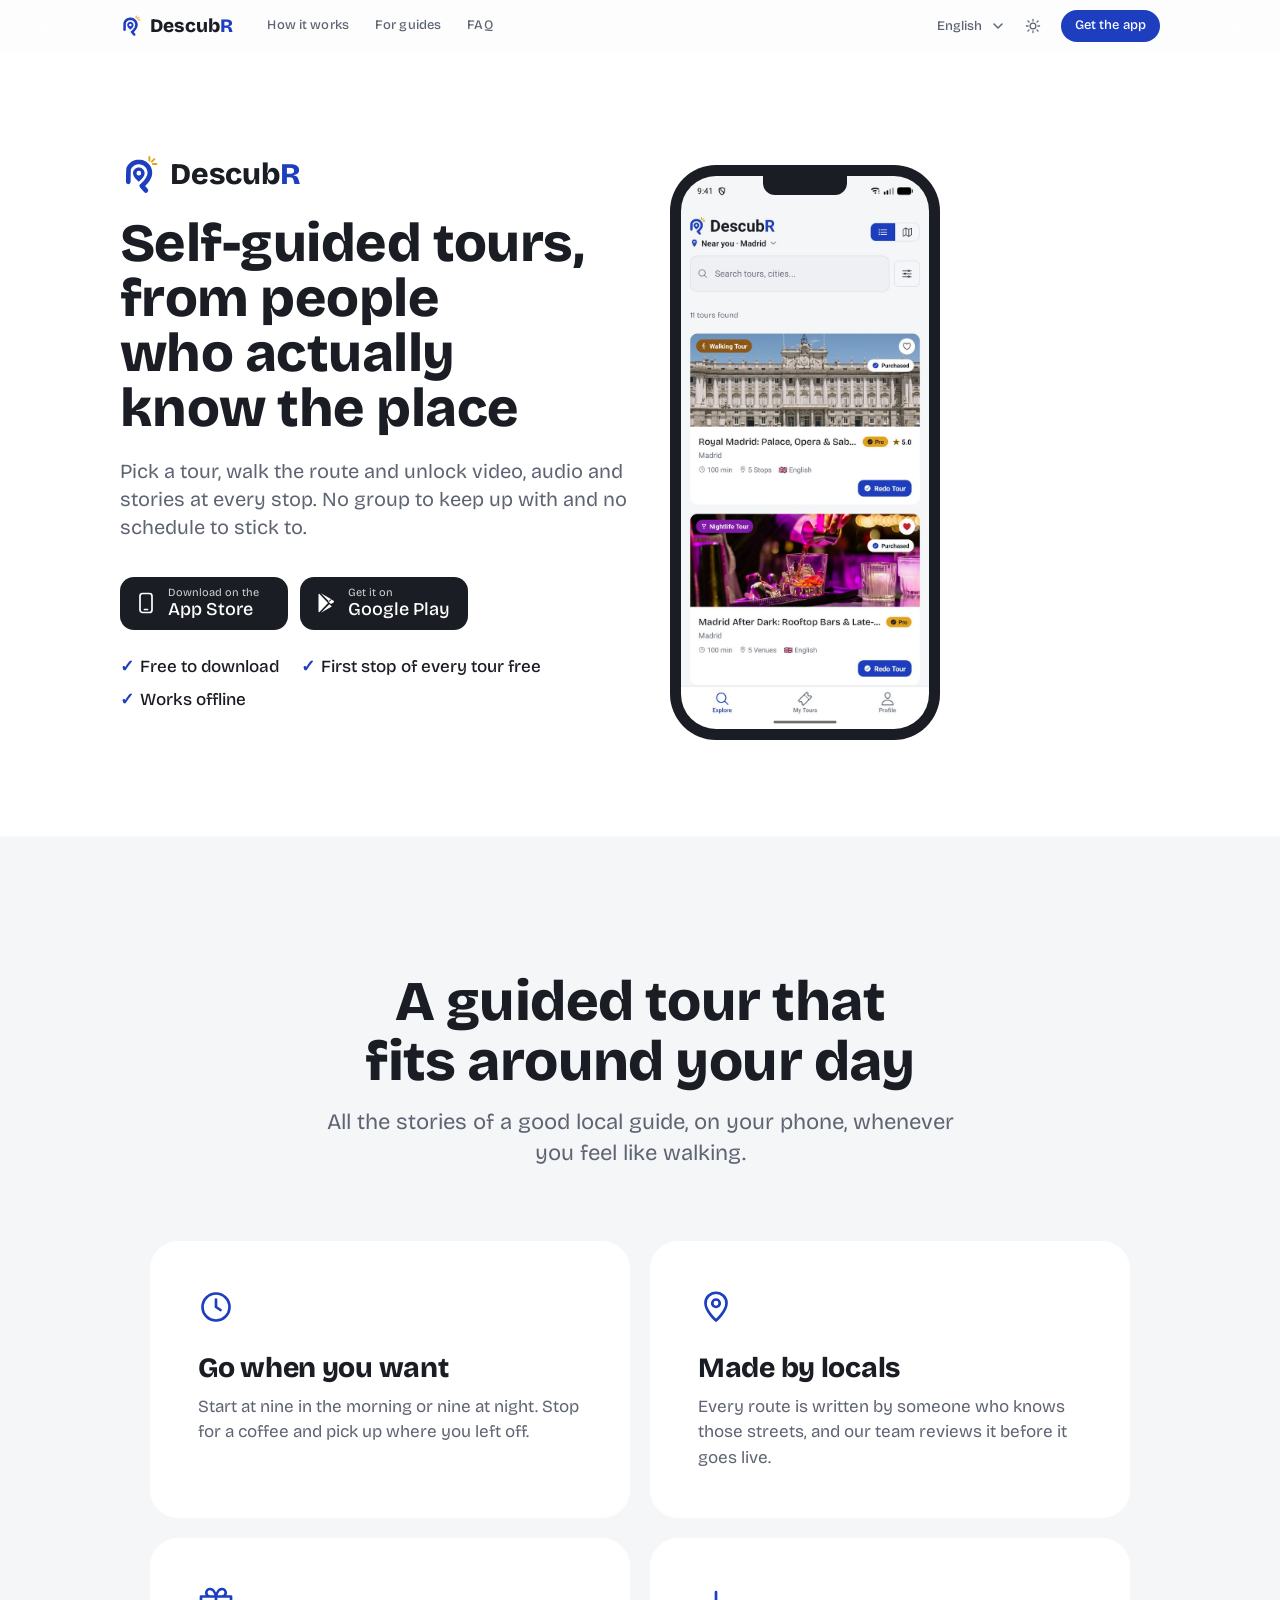
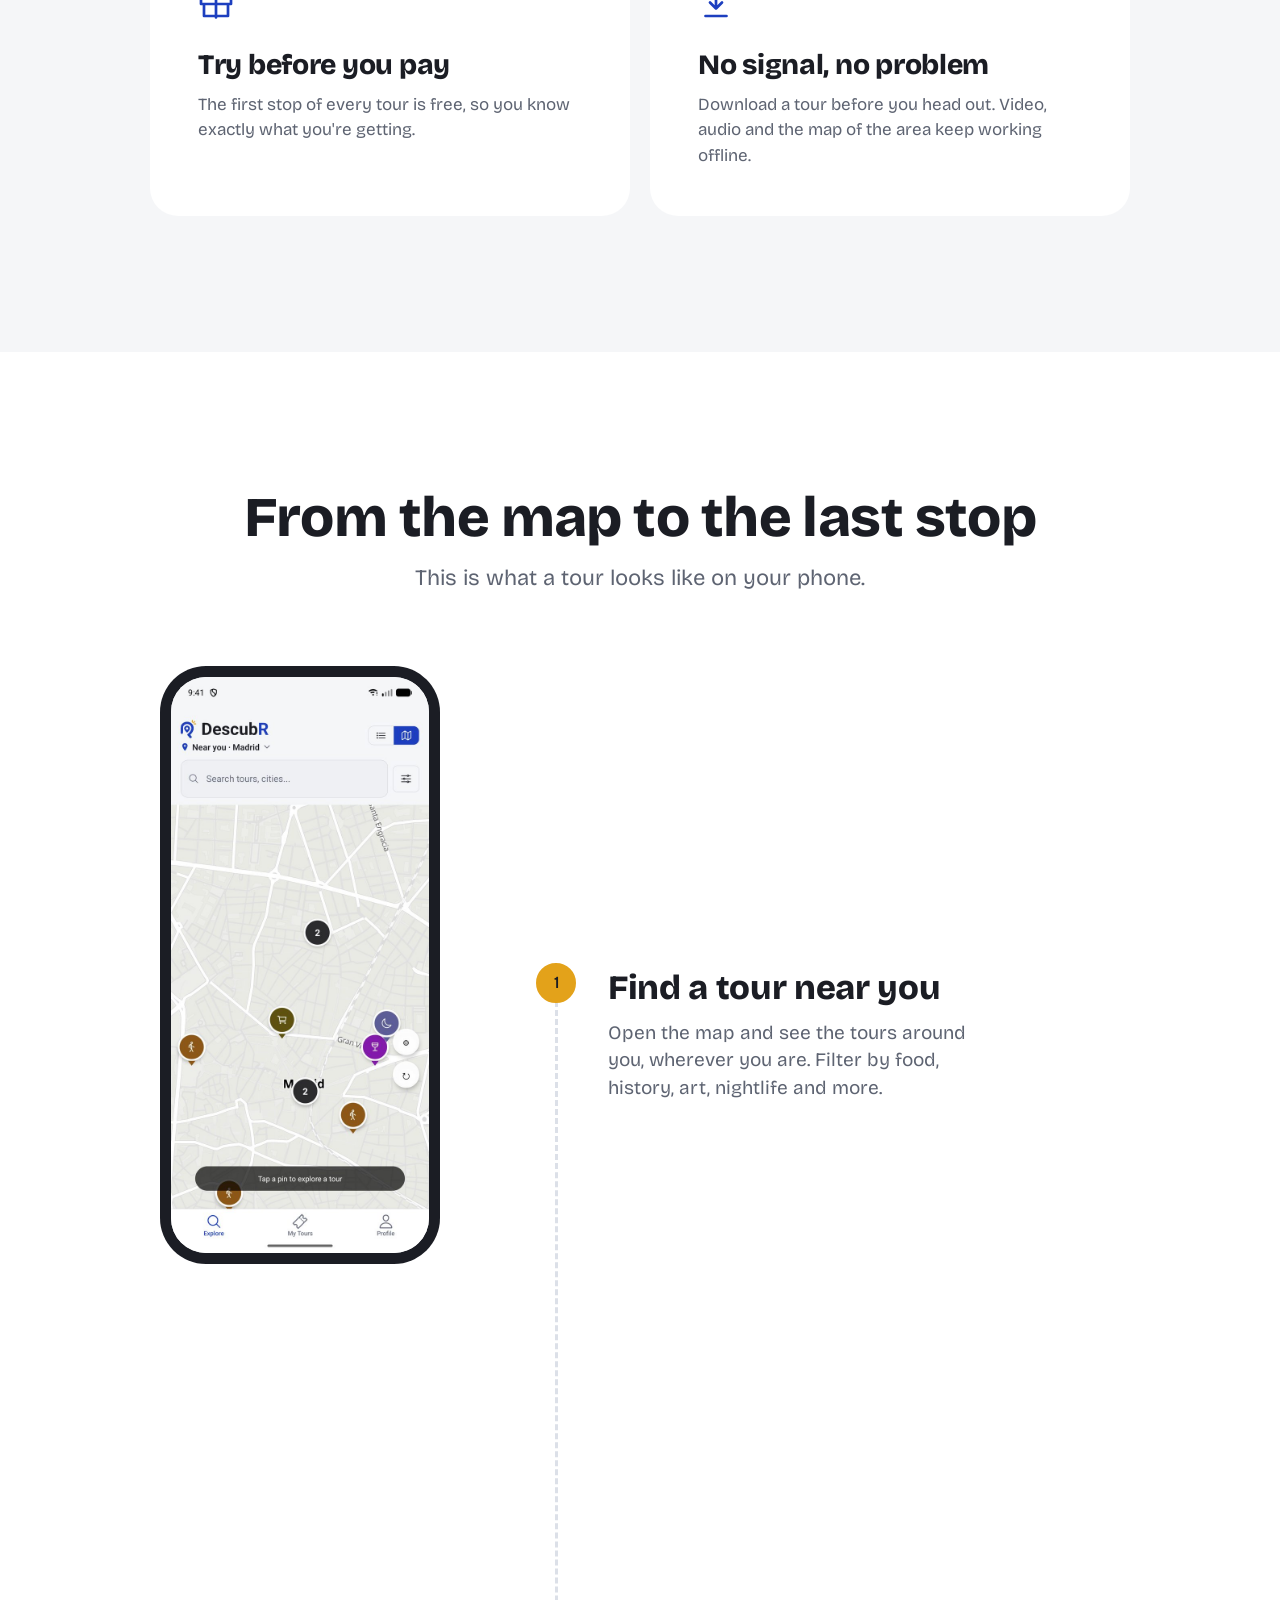
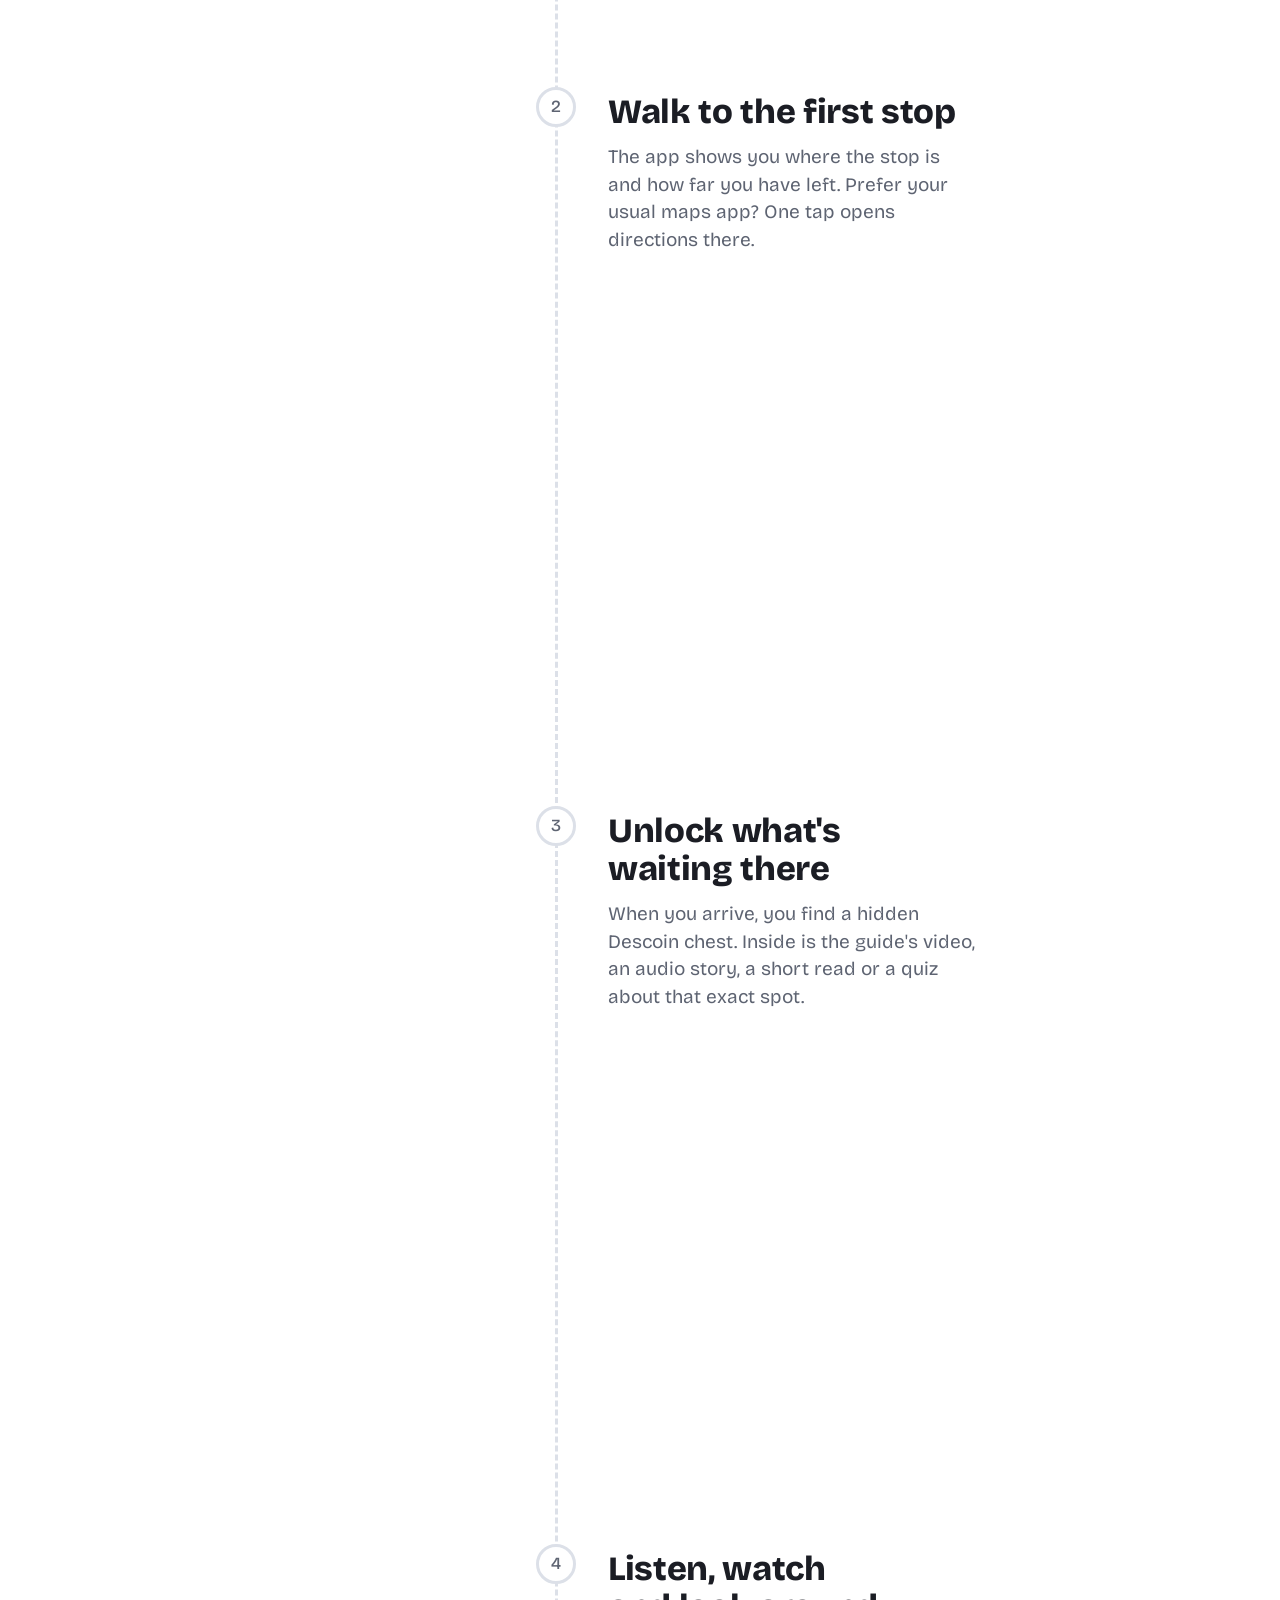
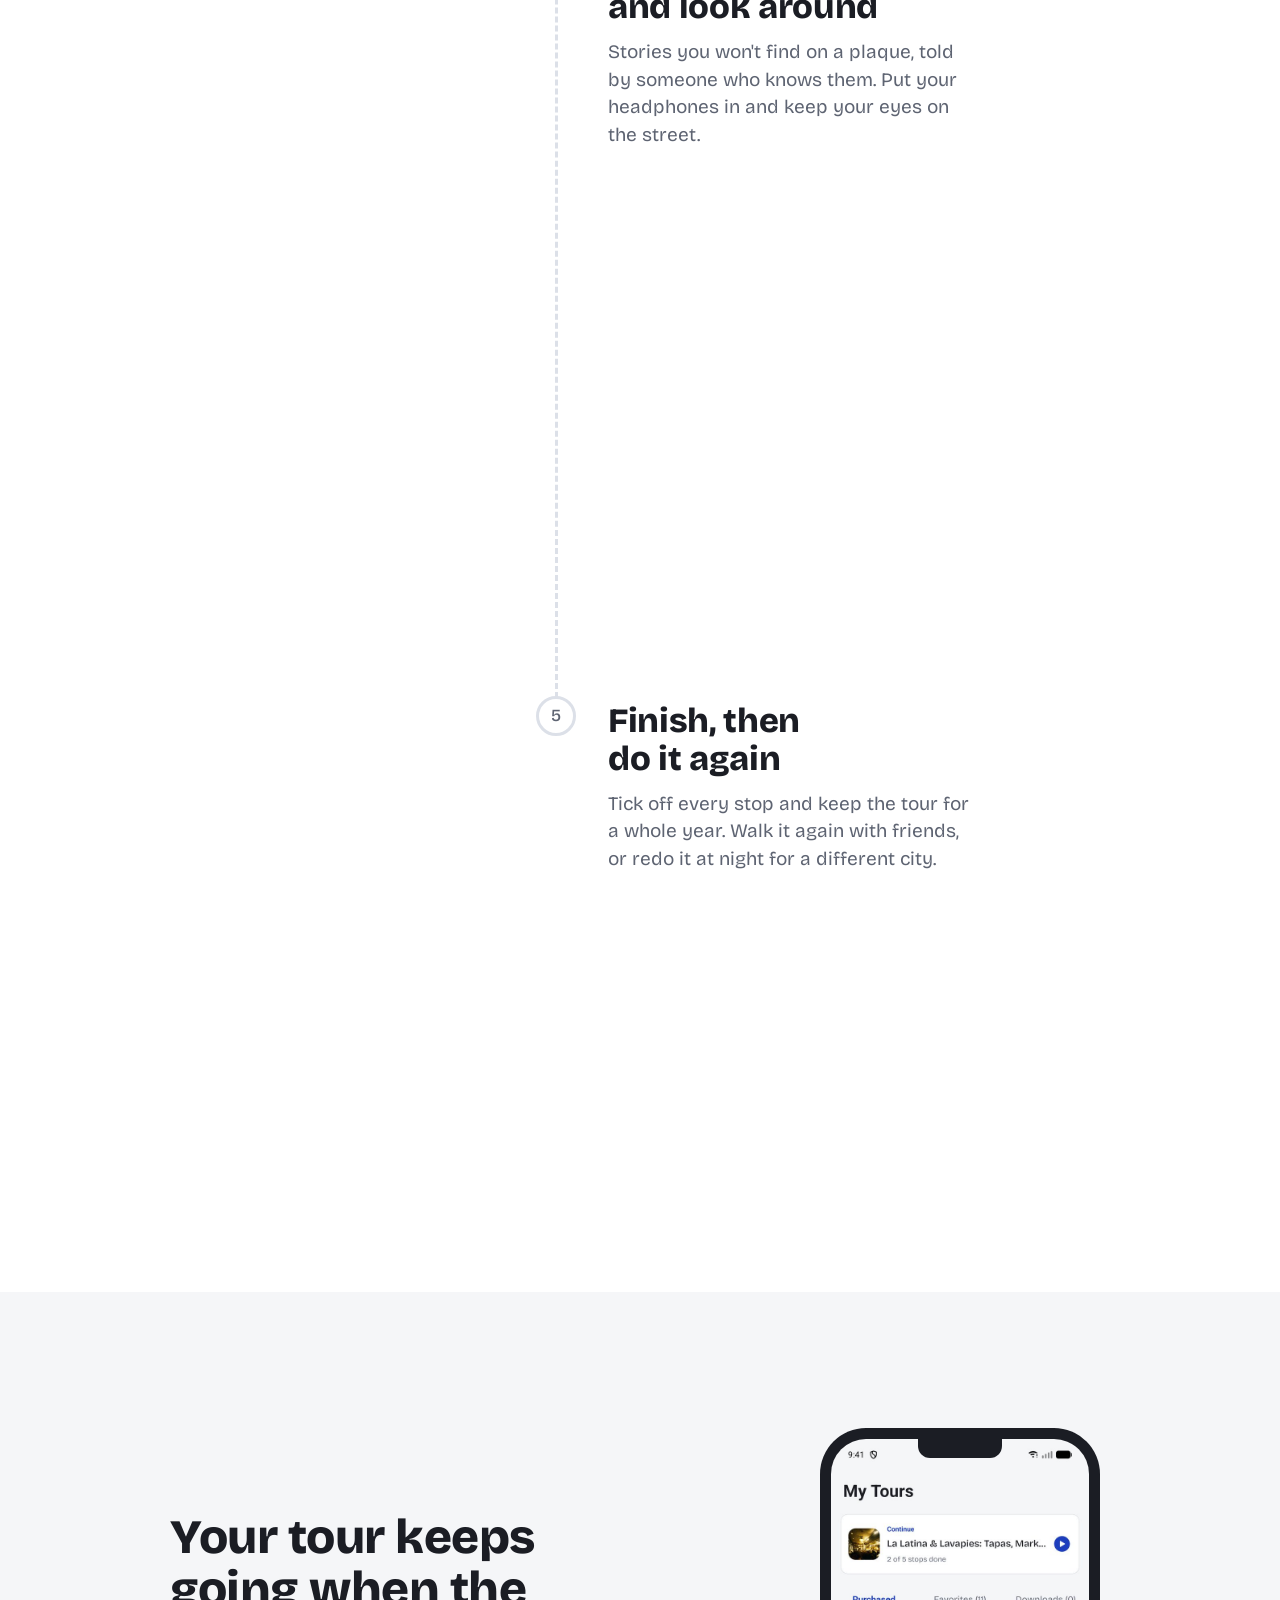
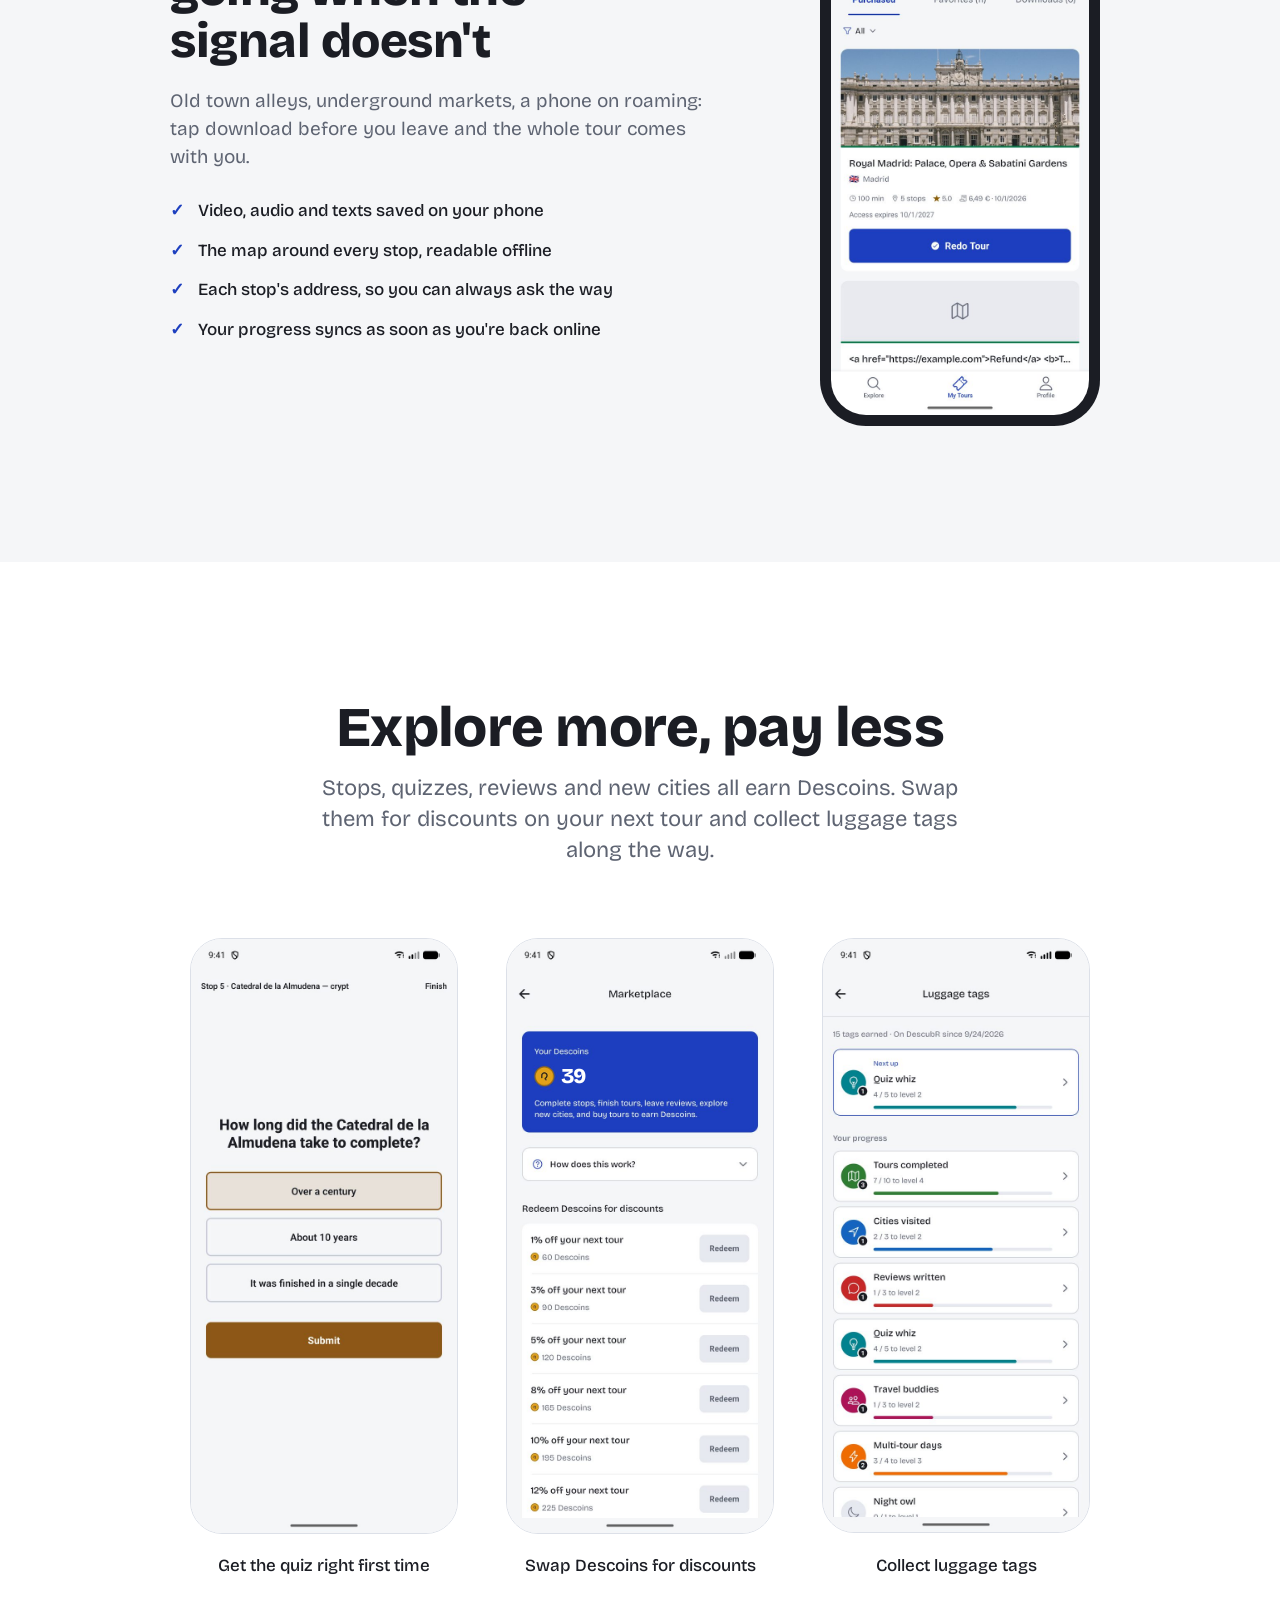
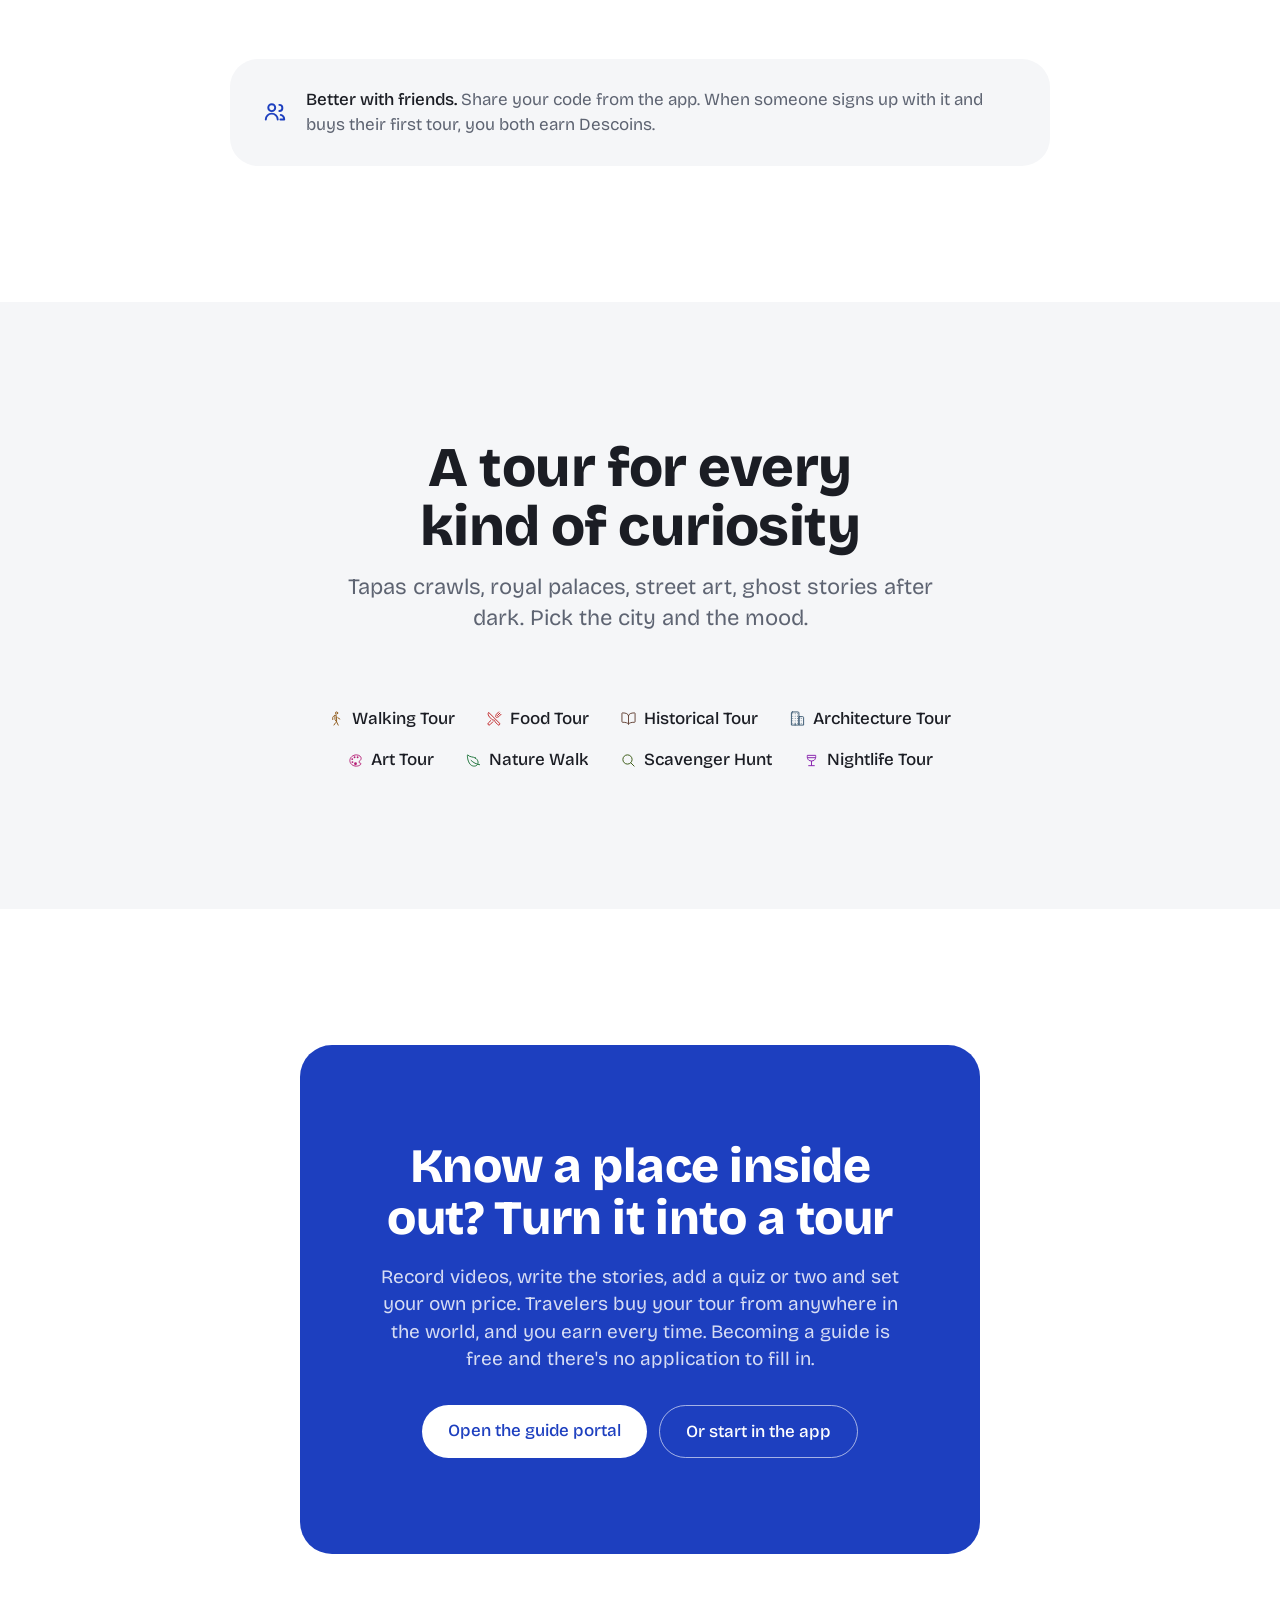
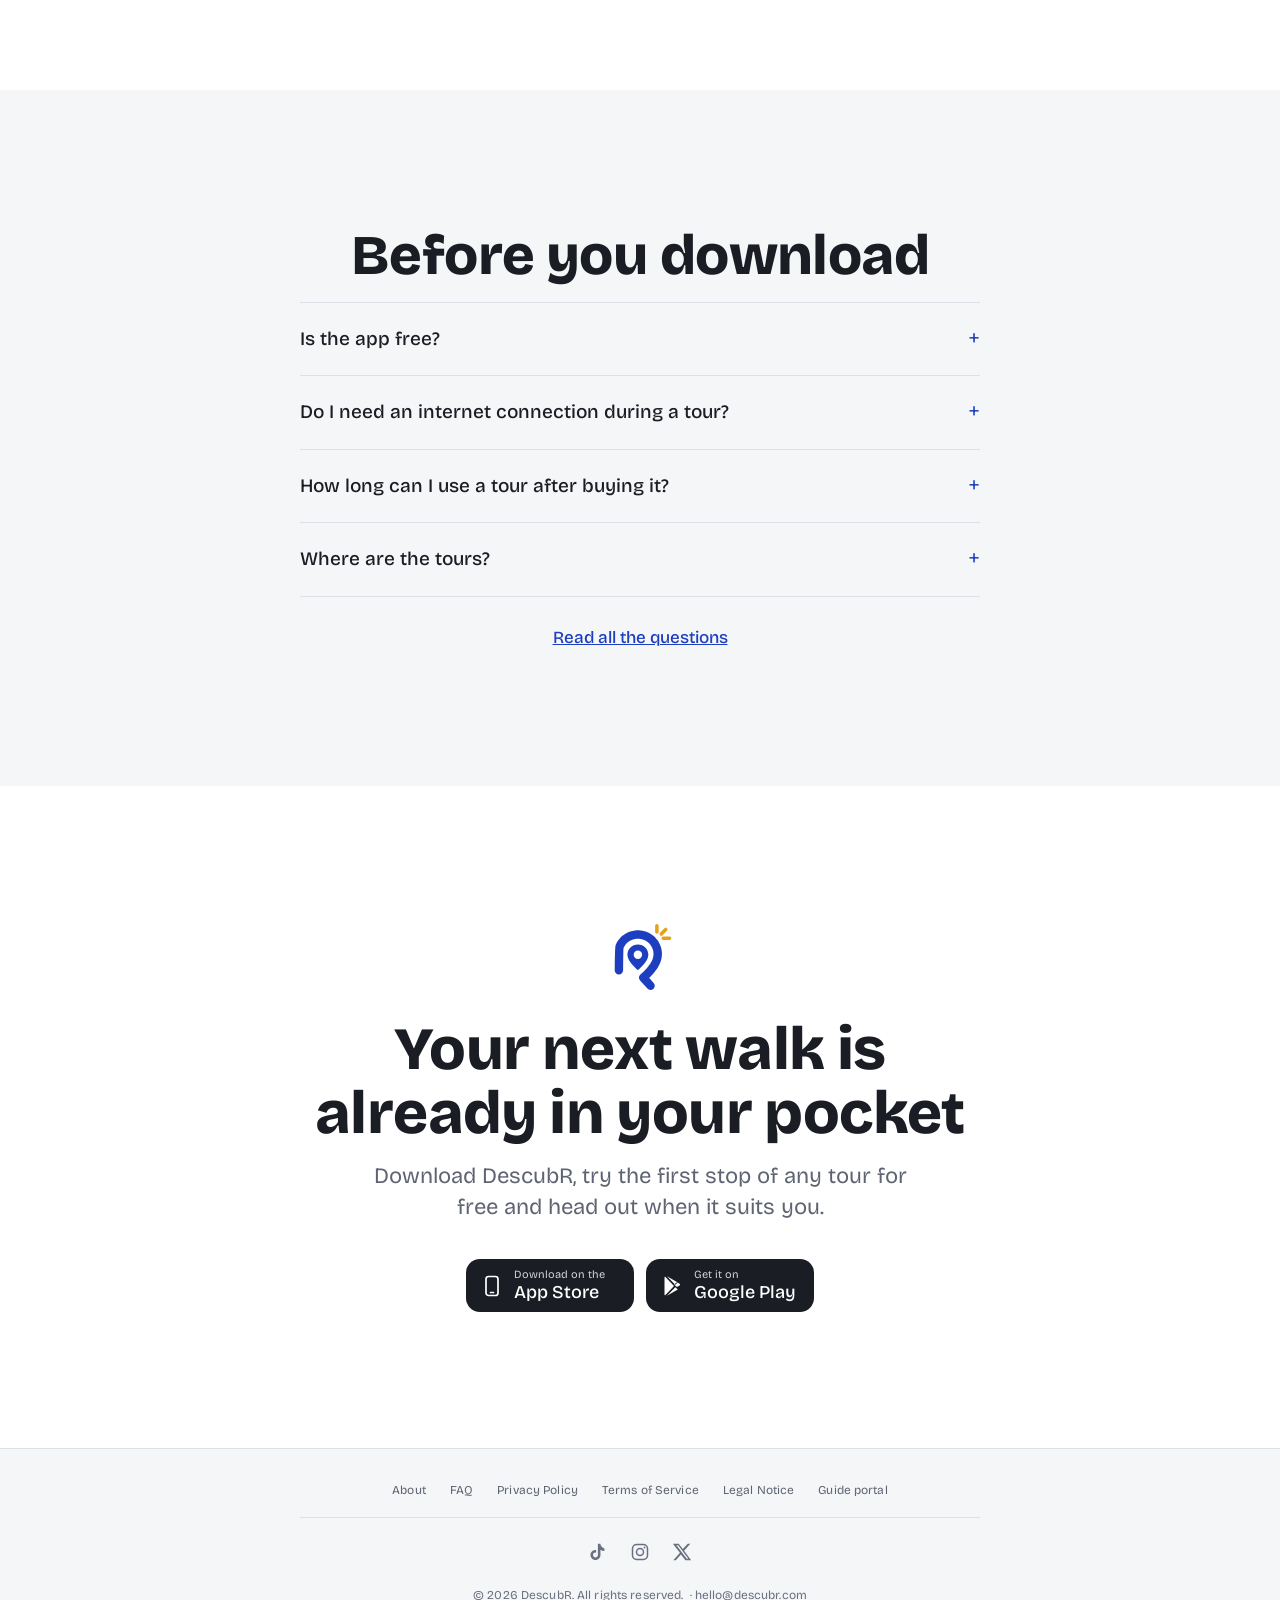
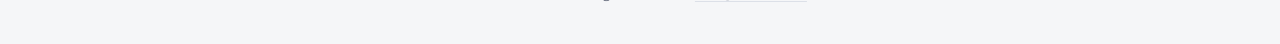
==== index.html @ 969dc3dd "Hero: logo above the headline, two columns on wide screens so the phones are in the first screen Co-" ====
<!DOCTYPE html>
<html lang="en"
      data-title-es="DescubR: tours autoguiados creados por guías locales"
      data-description-es="Tours a pie autoguiados creados por guías locales, con vídeo, audio y retos en cada parada, mapa sin conexión y la primera parada gratis. Descarga DescubR en iPhone y Android.">
<head>
  <meta charset="utf-8">
  <meta name="viewport" content="width=device-width, initial-scale=1">
  <script>
    (function () {
      var saved = null;
      try { saved = localStorage.getItem('descubr-theme'); } catch (e) {}
      if (saved === 'light' || saved === 'dark') {
        document.documentElement.setAttribute('data-theme', saved);
      }
    })();
  </script>
  <title>DescubR: self-guided tours made by local guides</title>
  <meta name="description" content="Self-guided walking tours made by local guides, with video, audio and quizzes at every stop, offline maps and the first stop free. Get DescubR on iPhone and Android.">
  <meta name="robots" content="index, follow, max-image-preview:large">
  <meta name="theme-color" content="#F5F6F8" media="(prefers-color-scheme: light)">
  <meta name="theme-color" content="#0F1730" media="(prefers-color-scheme: dark)">
  <link rel="canonical" href="https://descubr.com/">
  <link rel="alternate" hreflang="en" href="https://descubr.com/">
  <link rel="alternate" hreflang="es" href="https://descubr.com/?lang=es">
  <link rel="alternate" hreflang="x-default" href="https://descubr.com/">
  <!-- STORE LINK: once the iOS app is live, uncomment and add its App Store id
       to get Safari's "Open in app" banner:
  <meta name="apple-itunes-app" content="app-id=0000000000"> -->
  <meta property="og:type" content="website">
  <meta property="og:site_name" content="DescubR">
  <meta property="og:locale" content="en_GB">
  <meta property="og:locale:alternate" content="es_ES">
  <meta property="og:title" content="DescubR: self-guided tours made by local guides">
  <meta property="og:description" content="Walk the route at your own pace and unlock video, audio and quizzes at every stop. Works offline, first stop free. On iPhone and Android.">
  <meta property="og:url" content="https://descubr.com/">
  <meta property="og:image" content="https://descubr.com/assets/og-image.png">
  <meta property="og:image:width" content="1200">
  <meta property="og:image:height" content="630">
  <meta property="og:image:alt" content="The DescubR app showing self-guided tours in Madrid">
  <meta name="twitter:card" content="summary_large_image">
  <meta name="twitter:site" content="@descubr_app">
  <meta name="twitter:title" content="DescubR: self-guided tours made by local guides">
  <meta name="twitter:description" content="Walk the route at your own pace and unlock video, audio and quizzes at every stop. Works offline, first stop free.">
  <meta name="twitter:image" content="https://descubr.com/assets/og-image.png">
  <link rel="icon" type="image/svg+xml" href="assets/logo-mark.svg">
  <link rel="icon" type="image/png" href="assets/favicon.png">
  <link rel="apple-touch-icon" href="assets/favicon.png">
  <link rel="stylesheet" href="assets/style.css">
  <script type="application/ld+json">
  {
    "@context": "https://schema.org",
    "@graph": [
      {
        "@type": "Organization",
        "@id": "https://descubr.com/#organization",
        "name": "DescubR",
        "url": "https://descubr.com/",
        "logo": "https://descubr.com/assets/favicon.png",
        "email": "hello@descubr.com",
        "sameAs": [
          "https://www.tiktok.com/@descubr_app",
          "https://www.instagram.com/descubr_app/",
          "https://x.com/descubr_app"
        ]
      },
      {
        "@type": "WebSite",
        "@id": "https://descubr.com/#website",
        "name": "DescubR",
        "url": "https://descubr.com/",
        "inLanguage": ["en", "es"],
        "publisher": { "@id": "https://descubr.com/#organization" }
      },
      {
        "@type": "MobileApplication",
        "name": "DescubR",
        "operatingSystem": "iOS, Android",
        "applicationCategory": "TravelApplication",
        "description": "Self-guided walking tours made by local guides, with video, audio, text and quizzes at every stop, offline downloads and Descoin rewards.",
        "url": "https://descubr.com/",
        "inLanguage": ["en", "es"],
        "offers": { "@type": "Offer", "price": "0", "priceCurrency": "EUR" },
        "screenshot": [
          "https://descubr.com/assets/app-explore.jpg",
          "https://descubr.com/assets/app-walk.jpg",
          "https://descubr.com/assets/app-unlock.jpg",
          "https://descubr.com/assets/app-audio.jpg"
        ],
        "publisher": { "@id": "https://descubr.com/#organization" }
      },
      {
        "@type": "FAQPage",
        "mainEntity": [
          {
            "@type": "Question",
            "name": "Is the DescubR app free?",
            "acceptedAnswer": { "@type": "Answer", "text": "Downloading the app is free on iPhone and Android. Each tour has its own price, set by the guide who made it, and the first stop of every tour is free to try." }
          },
          {
            "@type": "Question",
            "name": "Do I need an internet connection during a tour?",
            "acceptedAnswer": { "@type": "Answer", "text": "Not if you download the tour first. A downloaded tour keeps its video, audio and the map around its stops on your phone, so you can walk it with no signal." }
          },
          {
            "@type": "Question",
            "name": "How long can I use a tour after buying it?",
            "acceptedAnswer": { "@type": "Answer", "text": "A tour stays in your account for 365 days, and you can walk it as many times as you like in that time." }
          },
          {
            "@type": "Question",
            "name": "Can I create and sell my own tour?",
            "acceptedAnswer": { "@type": "Answer", "text": "Yes. Becoming a guide is free and there's no application to fill in. You build the tour in the app or the guide portal, set your own price, and earn every time someone buys it." }
          }
        ]
      }
    ]
  }
  </script>
</head>
<body>

  <header class="site-header">
    <div class="wrap">
      <a class="wordmark" href="./"><img src="assets/logo-mark.svg" alt="" width="26" height="26" class="wordmark-icon"><span class="word">Descub<span class="r">R</span></span></a>
      <div class="site-nav">
        <nav class="site-nav-links">
          <a href="#how-it-works"><span data-i18n="en">How it works</span><span data-i18n="es">Cómo funciona</span></a>
          <a href="#for-guides"><span data-i18n="en">For guides</span><span data-i18n="es">Para guías</span></a>
          <a href="faq/"><span data-i18n="en">FAQ</span><span data-i18n="es">Preguntas frecuentes</span></a>
        </nav>
        <div class="menu-wrap">
          <button class="menu-toggle" data-menu-toggle type="button" aria-expanded="false" aria-label="Menu">
            <svg viewBox="0 0 20 20" width="18" height="18" fill="none" stroke="currentColor" stroke-width="1.8" stroke-linecap="round" aria-hidden="true"><line x1="2" y1="5" x2="18" y2="5"/><line x1="2" y1="10" x2="18" y2="10"/><line x1="2" y1="15" x2="18" y2="15"/></svg>
          </button>
          <nav class="site-menu" data-menu hidden>
            <a href="#how-it-works"><span data-i18n="en">How it works</span><span data-i18n="es">Cómo funciona</span></a>
            <a href="#for-guides"><span data-i18n="en">For guides</span><span data-i18n="es">Para guías</span></a>
            <a href="faq/"><span data-i18n="en">FAQ</span><span data-i18n="es">Preguntas frecuentes</span></a>
            <a href="about/"><span data-i18n="en">About</span><span data-i18n="es">Sobre nosotros</span></a>
            <a href="privacy/"><span data-i18n="en">Privacy Policy</span><span data-i18n="es">Política de privacidad</span></a>
            <a href="terms/"><span data-i18n="en">Terms of Service</span><span data-i18n="es">Términos del servicio</span></a>
            <a href="legal-notice/"><span data-i18n="en">Legal Notice</span><span data-i18n="es">Aviso legal</span></a>
          </nav>
        </div>
        <select class="lang-select" data-lang-select aria-label="Language / Idioma">
          <option value="en">English</option>
          <option value="es">Español</option>
        </select>
        <button class="theme-toggle" data-theme-toggle type="button" aria-label="Toggle dark mode"><svg class="icon-sun" viewBox="0 0 20 20" width="16" height="16" fill="none" stroke="currentColor" stroke-width="1.6" stroke-linecap="round" aria-hidden="true"><circle cx="10" cy="10" r="3.6"/><path d="M10 1.8v2M10 16.2v2M3.7 3.7l1.4 1.4M14.9 14.9l1.4 1.4M1.8 10h2M16.2 10h2M3.7 16.3l1.4-1.4M14.9 5.1l1.4-1.4"/></svg><svg class="icon-moon" viewBox="0 0 20 20" width="16" height="16" fill="none" stroke="currentColor" stroke-width="1.6" stroke-linecap="round" stroke-linejoin="round" aria-hidden="true"><path d="M17.2 12.4A7.2 7.2 0 1 1 7.6 2.8a5.6 5.6 0 0 0 9.6 9.6Z"/></svg></button>
        <a class="nav-cta" href="#download"><span data-i18n="en">Get the app</span><span data-i18n="es">Descarga la app</span></a>
      </div>
    </div>
  </header>

  <main>
    <!-- Hero -->
    <div class="wrap wrap-wide hero">
      <div class="hero-grid">
        <div class="hero-content">
          <!-- the brand first, so it's clear whose app this is before the headline -->
          <p class="hero-brand"><img src="assets/logo-mark.svg" alt="" width="44" height="44" class="hero-brand-icon"><span>Descub<span class="r">R</span></span></p>
          <div data-i18n="en">
            <h1>Self-guided tours, from people who actually know the place</h1>
            <p class="lede">Pick a tour, walk the route and unlock video, audio and stories at every stop. No group to keep up with and no schedule to stick to.</p>
          </div>
          <div data-i18n="es">
            <h1>Tours autoguiados, creados por quienes realmente conocen el lugar</h1>
            <p class="lede">Elige un tour, recorre la ruta y desbloquea vídeo, audio e historias en cada parada. Sin grupo al que seguir ni horario que cumplir.</p>
          </div>
          <!-- STORE LINK: replace both href="#download" with the App Store and Google Play URLs once the listings are live. -->
          <div class="store-buttons">
            <a class="store-btn" href="#download" data-store="ios">
              <svg viewBox="0 0 24 24" width="24" height="24" fill="none" stroke="currentColor" stroke-width="1.7" stroke-linecap="round" stroke-linejoin="round" aria-hidden="true"><rect x="6" y="2.5" width="12" height="19" rx="2.6"/><path d="M10.5 18.5h3"/></svg>
              <span class="store-btn-text"><small><span data-i18n="en">Download on the</span><span data-i18n="es">Descárgala en el</span></small><strong>App Store</strong></span>
            </a>
            <a class="store-btn" href="#download" data-store="android">
              <svg viewBox="0 0 24 24" width="24" height="24" fill="currentColor" aria-hidden="true"><path d="M5.2 2.8a1 1 0 0 0-.7 1v16.4a1 1 0 0 0 .7 1L14 12 5.2 2.8Zm10.1 7.9L6.9 2.2l10.9 6.3-2.5 2.2Zm0 2.6 2.5 2.2-10.9 6.3 8.4-8.5Zm4.2-3.6-2.6-1.5-2.8 2.4 2.8 2.4 2.6-1.5a1 1 0 0 0 0-1.8Z"/></svg>
              <span class="store-btn-text"><small><span data-i18n="en">Get it on</span><span data-i18n="es">Disponible en</span></small><strong>Google Play</strong></span>
            </a>
          </div>
          <ul class="hero-points">
            <li><span data-i18n="en">Free to download</span><span data-i18n="es">Descarga gratis</span></li>
            <li><span data-i18n="en">First stop of every tour free</span><span data-i18n="es">La primera parada de cada tour es gratis</span></li>
            <li><span data-i18n="en">Works offline</span><span data-i18n="es">Funciona sin conexión</span></li>
          </ul>
        </div>
        <div class="hero-visual">
          <div class="phone-frame phone-front">
            <div class="phone-notch" aria-hidden="true"></div>
            <img src="assets/app-explore.jpg" data-src-es="assets/app-explore-es.jpg" data-alt-es="Pantalla Explorar de la app DescubR con tours cerca de ti en Madrid, con la ruta a pie Royal Madrid de 5 estrellas y la ruta nocturna Madrid After Dark" width="640" height="1428" fetchpriority="high"
                 alt="DescubR app Explore screen with tours near you in Madrid, led by the 5-star Royal Madrid walking tour and a Madrid After Dark nightlife tour">
          </div>
          <div class="phone-frame phone-back">
            <div class="phone-notch" aria-hidden="true"></div>
            <img src="assets/app-detail.jpg" data-src-es="assets/app-detail-es.jpg" data-alt-es="Detalle del tour Royal Madrid en DescubR: 100 minutos, unos 6,5 km a pie, cinco paradas empezando en la Plaza de Oriente, 5 estrellas, la guía local Elena Vidal y el mapa de la ruta" width="640" height="1428" loading="lazy"
                 alt="DescubR tour detail for Royal Madrid: 100 minutes, about 6.5 km on foot, five stops starting at Plaza de Oriente, 5 stars, local guide Elena Vidal and a map of the route">
          </div>
        </div>
      </div>
    </div>

    <!-- Why DescubR -->
    <section class="section" aria-labelledby="why-title">
      <div class="wrap wrap-wide">
        <h2 class="section-title" id="why-title">
          <span data-i18n="en">A guided tour that fits around your day</span>
          <span data-i18n="es">Un tour guiado que se adapta a tu día</span>
        </h2>
        <p class="section-lede">
          <span data-i18n="en">All the stories of a good local guide, on your phone, whenever you feel like walking.</span>
          <span data-i18n="es">Todas las historias de alguien que conoce bien el lugar, en tu móvil, cuando te apetezca salir a caminar.</span>
        </p>
        <div class="value-grid">
          <div class="value-card">
            <span class="value-icon" aria-hidden="true"><svg viewBox="0 0 24 24" width="22" height="22" fill="none" stroke="currentColor" stroke-width="1.8" stroke-linecap="round" stroke-linejoin="round"><circle cx="12" cy="12" r="9"/><path d="M12 7v5l3 2"/></svg></span>
            <div data-i18n="en"><h3>Go when you want</h3><p>Start at nine in the morning or nine at night. Stop for a coffee and pick up where you left off.</p></div>
            <div data-i18n="es"><h3>Ve cuando quieras</h3><p>Empieza a las nueve de la mañana o a las nueve de la noche. Para a tomar algo y sigue donde lo dejaste.</p></div>
          </div>
          <div class="value-card">
            <span class="value-icon" aria-hidden="true"><svg viewBox="0 0 24 24" width="22" height="22" fill="none" stroke="currentColor" stroke-width="1.8" stroke-linecap="round" stroke-linejoin="round"><path d="M12 21s7-6.2 7-11.5a7 7 0 1 0-14 0C5 14.8 12 21 12 21Z"/><circle cx="12" cy="9.5" r="2.5"/></svg></span>
            <div data-i18n="en"><h3>Made by locals</h3><p>Every route is written by someone who knows those streets, and our team reviews it before it goes live.</p></div>
            <div data-i18n="es"><h3>Creado por gente del lugar</h3><p>Cada ruta la crea alguien que conoce bien esas calles, y nuestro equipo la revisa antes de publicarla.</p></div>
          </div>
          <div class="value-card">
            <span class="value-icon" aria-hidden="true"><svg viewBox="0 0 24 24" width="22" height="22" fill="none" stroke="currentColor" stroke-width="1.8" stroke-linecap="round" stroke-linejoin="round"><path d="M20 12v8H4v-8M2 7h20v5H2zM12 21V7M12 7H8a2.5 2.5 0 1 1 0-5c3 0 4 5 4 5Zm0 0h4a2.5 2.5 0 1 0 0-5c-3 0-4 5-4 5Z"/></svg></span>
            <div data-i18n="en"><h3>Try before you pay</h3><p>The first stop of every tour is free, so you know exactly what you're getting.</p></div>
            <div data-i18n="es"><h3>Prueba antes de pagar</h3><p>La primera parada de cada tour es gratis, así sabes exactamente lo que vas a comprar.</p></div>
          </div>
          <div class="value-card">
            <span class="value-icon" aria-hidden="true"><svg viewBox="0 0 24 24" width="22" height="22" fill="none" stroke="currentColor" stroke-width="1.8" stroke-linecap="round" stroke-linejoin="round"><path d="M12 4v11m0 0-4-4m4 4 4-4M5 20h14"/></svg></span>
            <div data-i18n="en"><h3>No signal, no problem</h3><p>Download a tour before you head out. Video, audio and the map of the area keep working offline.</p></div>
            <div data-i18n="es"><h3>Sin cobertura, sin problema</h3><p>Descarga el tour antes de salir. El vídeo, el audio y el mapa de la zona siguen funcionando sin conexión.</p></div>
          </div>
        </div>
      </div>
    </section>

    <!-- How it works -->
    <section class="section" id="how-it-works" aria-labelledby="how-title">
      <div class="wrap">
        <h2 class="section-title" id="how-title">
          <span data-i18n="en">From the map to the last stop</span>
          <span data-i18n="es">Del mapa a la última parada</span>
        </h2>
        <p class="section-lede">
          <span data-i18n="en">This is what a tour looks like on your phone.</span>
          <span data-i18n="es">Así se ve un tour en tu móvil.</span>
        </p>

        <div class="steps">
          <div class="step">
            <div class="step-shot">
              <img src="assets/app-map.jpg" data-src-es="assets/app-map-es.jpg" data-alt-es="Mapa del centro de Madrid en DescubR con los tours autoguiados cercanos" width="640" height="1428" loading="lazy"
                   alt="DescubR map of central Madrid with pins for nearby self-guided tours">
            </div>
            <div class="step-text">
              <span class="step-number">1</span>
              <div data-i18n="en"><h3>Find a tour near you</h3><p>Open the map and see the tours around you, wherever you are. Filter by food, history, art, nightlife and more.</p></div>
              <div data-i18n="es"><h3>Encuentra un tour cerca de ti</h3><p>Abre el mapa y mira los tours que tienes alrededor, estés donde estés. Filtra por gastronomía, historia, arte, ocio nocturno y más.</p></div>
            </div>
          </div>

          <div class="step">
            <div class="step-shot">
              <img src="assets/app-walk.jpg" data-src-es="assets/app-walk-es.jpg" data-alt-es="Pantalla de un tour en DescubR con la primera parada, la Plaza de Oriente, en el mapa y 733 m por recorrer" width="640" height="1428" loading="lazy"
                   alt="DescubR tour screen showing the first stop, Plaza de Oriente, on a map with 733 m left to walk">
            </div>
            <div class="step-text">
              <span class="step-number">2</span>
              <div data-i18n="en"><h3>Walk to the first stop</h3><p>The app shows you where the stop is and how far you have left. Prefer your usual maps app? One tap opens directions there.</p></div>
              <div data-i18n="es"><h3>Camina hasta la primera parada</h3><p>La app te muestra dónde está la parada y cuánto te queda. ¿Prefieres tu app de mapas de siempre? Un toque y te abre la ruta allí.</p></div>
            </div>
          </div>

          <div class="step">
            <div class="step-shot">
              <img src="assets/app-unlock.jpg" data-src-es="assets/app-unlock-es.jpg" data-alt-es="DescubR anuncia un cofre oculto de Descoins en la Plaza de Oriente, con un botón para ver el vídeo del guía" width="640" height="1428" loading="lazy"
                   alt="DescubR screen announcing a hidden Descoin chest found at Plaza de Oriente, with a button to watch the guide's video">
            </div>
            <div class="step-text">
              <span class="step-number">3</span>
              <div data-i18n="en"><h3>Unlock what's waiting there</h3><p>When you arrive, you find a hidden Descoin chest. Inside is the guide's video, an audio story, a short read or a quiz about that exact spot.</p></div>
              <div data-i18n="es"><h3>Desbloquea lo que te espera</h3><p>Al llegar encuentras un cofre oculto de Descoins. Dentro está el vídeo del guía, una historia en audio, un texto corto o un reto sobre ese mismo lugar.</p></div>
            </div>
          </div>

          <div class="step">
            <div class="step-shot">
              <img src="assets/app-audio.jpg" data-src-es="assets/app-audio-es.jpg" data-alt-es="Reproductor de audio de DescubR en la parada del Teatro Real" width="640" height="1428" loading="lazy"
                   alt="DescubR audio player at the Teatro Real stop">
            </div>
            <div class="step-text">
              <span class="step-number">4</span>
              <div data-i18n="en"><h3>Listen, watch and look around</h3><p>Stories you won't find on a plaque, told by someone who knows them. Put your headphones in and keep your eyes on the street.</p></div>
              <div data-i18n="es"><h3>Escucha, mira y descubre</h3><p>Historias que no vienen en ninguna placa, contadas por quien las conoce. Ponte los auriculares y no pierdas detalle de la calle.</p></div>
            </div>
          </div>

          <div class="step">
            <div class="step-shot">
              <img src="assets/app-complete.jpg" data-src-es="assets/app-complete-es.jpg" data-alt-es="Pantalla de tour completado en DescubR para el tour Royal Madrid de cinco paradas" width="640" height="1428" loading="lazy"
                   alt="DescubR tour complete screen for the five-stop Royal Madrid tour">
            </div>
            <div class="step-text">
              <span class="step-number">5</span>
              <div data-i18n="en"><h3>Finish, then do it again</h3><p>Tick off every stop and keep the tour for a whole year. Walk it again with friends, or redo it at night for a different city.</p></div>
              <div data-i18n="es"><h3>Termínalo y repítelo</h3><p>Completa todas las paradas y quédate el tour durante un año entero. Vuelve a hacerlo con amigos, o repítelo de noche y verás otra ciudad.</p></div>
            </div>
          </div>
        </div>
      </div>
    </section>

    <!-- Offline -->
    <section class="section" aria-labelledby="offline-title">
      <div class="wrap wrap-wide">
        <div class="feature-split">
          <div class="feature-text">
            <div data-i18n="en">
              <h2 id="offline-title">Your tour keeps going when the signal doesn't</h2>
              <p>Old town alleys, underground markets, a phone on roaming: tap download before you leave and the whole tour comes with you.</p>
              <ul class="check-list">
                <li>Video, audio and texts saved on your phone</li>
                <li>The map around every stop, readable offline</li>
                <li>Each stop's address, so you can always ask the way</li>
                <li>Your progress syncs as soon as you're back online</li>
              </ul>
            </div>
            <div data-i18n="es">
              <h2>Tu tour sigue aunque se vaya la cobertura</h2>
              <p>Callejones del casco antiguo, mercados subterráneos, el móvil en itinerancia: pulsa descargar antes de salir y el tour entero va contigo.</p>
              <ul class="check-list">
                <li>Vídeo, audio y textos guardados en tu móvil</li>
                <li>El mapa alrededor de cada parada, también sin conexión</li>
                <li>La dirección de cada parada, para que siempre puedas preguntar cómo llegar</li>
                <li>Tu progreso se sincroniza en cuanto vuelves a tener conexión</li>
              </ul>
            </div>
          </div>
          <div class="feature-visual">
            <div class="phone-frame phone-frame-sm">
              <div class="phone-notch" aria-hidden="true"></div>
              <img src="assets/app-mytours.jpg" data-src-es="assets/app-mytours-es.jpg" data-alt-es="Pantalla Mis Tours de DescubR con el tour comprado Royal Madrid (Palacio Real, Teatro Real y Jardines de Sabatini) y pestañas de favoritos y descargas" width="640" height="1064" loading="lazy"
                   alt="DescubR My Tours screen with a purchased Royal Madrid tour and tabs for favourites and downloads">
            </div>
          </div>
        </div>
      </div>
    </section>

    <!-- Rewards -->
    <section class="section" aria-labelledby="rewards-title">
      <div class="wrap wrap-wide">
        <h2 class="section-title" id="rewards-title">
          <span data-i18n="en">Explore more, pay less</span>
          <span data-i18n="es">Explora más, paga menos</span>
        </h2>
        <p class="section-lede">
          <span data-i18n="en">Stops, quizzes, reviews and new cities all earn Descoins. Swap them for discounts on your next tour and collect luggage tags along the way.</span>
          <span data-i18n="es">Las paradas, los retos, las reseñas y las ciudades nuevas suman Descoins. Cámbialos por descuentos en tu próximo tour y colecciona etiquetas de equipaje por el camino.</span>
        </p>
        <div class="phone-row">
          <figure>
            <span class="reward-shot">
              <img src="assets/app-quiz.jpg" data-src-es="assets/app-quiz-es.jpg" data-alt-es="Test de DescubR en la cripta de la Catedral de la Almudena sobre cuánto tardó en terminarse la catedral" width="640" height="1428" loading="lazy" alt="DescubR quiz at the Almudena Cathedral crypt asking how long the cathedral took to complete">
              <span class="reward-pop" aria-hidden="true">+20 Descoins</span>
            </span>
            <figcaption><span data-i18n="en">Get the quiz right first time</span><span data-i18n="es">Acierta el reto a la primera</span></figcaption>
          </figure>
          <figure>
            <span class="reward-shot">
              <img src="assets/app-descoins.jpg" data-src-es="assets/app-descoins-es.jpg" data-alt-es="Mercado de DescubR con el saldo de Descoins y descuentos para canjear en el próximo tour" width="640" height="1428" loading="lazy" alt="DescubR Marketplace showing a Descoin balance and discounts to redeem on the next tour">
              <span class="coin-count" aria-hidden="true">59</span>
            </span>
            <figcaption><span data-i18n="en">Swap Descoins for discounts</span><span data-i18n="es">Cambia Descoins por descuentos</span></figcaption>
          </figure>
          <figure>
            <img src="assets/app-badges.jpg" data-src-es="assets/app-badges-es.jpg" data-alt-es="Pantalla Etiquetas de equipaje de DescubR con el progreso en tours completados, ciudades visitadas y tests" width="640" height="1428" loading="lazy" alt="DescubR Luggage tags screen with progress on tours completed, cities visited and quizzes">
            <figcaption><span data-i18n="en">Collect luggage tags</span><span data-i18n="es">Colecciona etiquetas de equipaje</span></figcaption>
          </figure>
        </div>
        <div class="referral-note">
          <span class="referral-note-icon" aria-hidden="true"><svg viewBox="0 0 24 24" width="26" height="26" fill="none" stroke="currentColor" stroke-width="1.8" stroke-linecap="round" stroke-linejoin="round"><circle cx="9" cy="8" r="3.2"/><path d="M3.5 19a5.5 5.5 0 0 1 11 0M16 11a2.8 2.8 0 1 0 0-5.6M17 19h3.5a4.5 4.5 0 0 0-3.2-4.3"/></svg></span>
          <p data-i18n="en"><strong>Better with friends.</strong> Share your code from the app. When someone signs up with it and buys their first tour, you both earn Descoins.</p>
          <p data-i18n="es"><strong>Mejor en compañía.</strong> Comparte tu código desde la app. Cuando alguien se registre con él y compre su primer tour, ganaréis Descoins tanto tú como esa persona.</p>
        </div>
      </div>
    </section>

    <!-- Tour types -->
    <section class="section" aria-labelledby="types-title">
      <div class="wrap">
        <h2 class="section-title" id="types-title">
          <span data-i18n="en">A tour for every kind of curiosity</span>
          <span data-i18n="es">Un tour para cada tipo de curiosidad</span>
        </h2>
        <p class="section-lede">
          <span data-i18n="en">Tapas crawls, royal palaces, street art, ghost stories after dark. Pick the city and the mood.</span>
          <span data-i18n="es">Rutas de tapas, palacios reales, arte urbano, historias de fantasmas al caer la noche. Elige la ciudad y el plan.</span>
        </p>
                <div class="type-grid">
          <span class="type-pill" style="--c:#8D5817"><svg width="15" height="15" viewBox="0 0 512 512" fill="currentColor" aria-hidden="true"><path d="M314.21,482.32,257.44,367.58l-44.89-57.39a72.82,72.82,0,0,1-10.13-37.05V144h15.67a40.22,40.22,0,0,1,40.23,40.22V367.58" style="fill:none;stroke:currentColor;stroke-linecap:round;stroke-linejoin:round;stroke-width:32px"/><path d="M127.9,293.05V218.53S165.16,144,202.42,144" style="fill:none;stroke:currentColor;stroke-linecap:round;stroke-linejoin:round;stroke-width:32px"/><line x1="370.1" y1="274.42" x2="304" y2="231" style="fill:none;stroke:currentColor;stroke-linecap:round;stroke-linejoin:round;stroke-width:32px"/><line x1="170.53" y1="478.36" x2="224" y2="400" style="fill:none;stroke:currentColor;stroke-linecap:round;stroke-linejoin:round;stroke-width:32px"/><circle cx="258.32" cy="69.48" r="37.26" style="fill:none;stroke:currentColor;stroke-linecap:round;stroke-linejoin:round;stroke-width:32px"/></svg> <span data-i18n="en">Walking Tour</span><span data-i18n="es">Ruta a pie</span></span>
          <span class="type-pill" style="--c:#BE1E20"><svg width="15" height="15" viewBox="0 0 512 512" fill="currentColor" aria-hidden="true"><path d="M57.49,47.74,425.92,416.17a37.28,37.28,0,0,1,0,52.72h0a37.29,37.29,0,0,1-52.72,0l-90-91.55A32,32,0,0,1,274,354.91v-5.53a32,32,0,0,0-9.52-22.78l-11.62-10.73a32,32,0,0,0-29.8-7.44h0A48.53,48.53,0,0,1,176.5,295.8L91.07,210.36C40.39,159.68,21.74,83.15,57.49,47.74Z" style="fill:none;stroke:currentColor;stroke-linejoin:round;stroke-width:32px"/><path d="M400,32l-77.25,77.25A64,64,0,0,0,304,154.51v14.86a16,16,0,0,1-4.69,11.32L288,192" style="fill:none;stroke:currentColor;stroke-linecap:round;stroke-linejoin:round;stroke-width:32px"/><path d="M320,224l11.31-11.31A16,16,0,0,1,342.63,208h14.86a64,64,0,0,0,45.26-18.75L480,112" style="fill:none;stroke:currentColor;stroke-linecap:round;stroke-linejoin:round;stroke-width:32px"/><line x1="440" y1="72" x2="360" y2="152" style="fill:none;stroke:currentColor;stroke-linecap:round;stroke-linejoin:round;stroke-width:32px"/><path d="M200,368,100.28,468.28a40,40,0,0,1-56.56,0h0a40,40,0,0,1,0-56.56L128,328" style="fill:none;stroke:currentColor;stroke-linecap:round;stroke-linejoin:round;stroke-width:32px"/></svg> <span data-i18n="en">Food Tour</span><span data-i18n="es">Ruta gastronómica</span></span>
          <span class="type-pill" style="--c:#603E32"><svg width="15" height="15" viewBox="0 0 512 512" fill="currentColor" aria-hidden="true"><path d="M256,160c16-63.16,76.43-95.41,208-96a15.94,15.94,0,0,1,16,16V368a16,16,0,0,1-16,16c-128,0-177.45,25.81-208,64-30.37-38-80-64-208-64-9.88,0-16-8.05-16-17.93V80A15.94,15.94,0,0,1,48,64C179.57,64.59,240,96.84,256,160Z" style="fill:none;stroke:currentColor;stroke-linecap:round;stroke-linejoin:round;stroke-width:32px"/><line x1="256" y1="160" x2="256" y2="448" style="fill:none;stroke:currentColor;stroke-linecap:round;stroke-linejoin:round;stroke-width:32px"/></svg> <span data-i18n="en">Historical Tour</span><span data-i18n="es">Ruta histórica</span></span>
          <span class="type-pill" style="--c:#37566F"><svg width="15" height="15" viewBox="0 0 512 512" fill="currentColor" aria-hidden="true"><line x1="176" y1="416" x2="176" y2="480" style="fill:none;stroke:currentColor;stroke-linecap:round;stroke-linejoin:round;stroke-width:32px"/><path d="M80,32H272a32,32,0,0,1,32,32V476a4,4,0,0,1-4,4H48a0,0,0,0,1,0,0V64A32,32,0,0,1,80,32Z" style="fill:none;stroke:currentColor;stroke-linecap:round;stroke-linejoin:round;stroke-width:32px"/><path d="M320,192H432a32,32,0,0,1,32,32V480a0,0,0,0,1,0,0H304a0,0,0,0,1,0,0V208A16,16,0,0,1,320,192Z" style="fill:none;stroke:currentColor;stroke-linecap:round;stroke-linejoin:round;stroke-width:32px"/><path d="M98.08,431.87a16,16,0,1,1,13.79-13.79A16,16,0,0,1,98.08,431.87Z"/><path d="M98.08,351.87a16,16,0,1,1,13.79-13.79A16,16,0,0,1,98.08,351.87Z"/><path d="M98.08,271.87a16,16,0,1,1,13.79-13.79A16,16,0,0,1,98.08,271.87Z"/><path d="M98.08,191.87a16,16,0,1,1,13.79-13.79A16,16,0,0,1,98.08,191.87Z"/><path d="M98.08,111.87a16,16,0,1,1,13.79-13.79A16,16,0,0,1,98.08,111.87Z"/><path d="M178.08,351.87a16,16,0,1,1,13.79-13.79A16,16,0,0,1,178.08,351.87Z"/><path d="M178.08,271.87a16,16,0,1,1,13.79-13.79A16,16,0,0,1,178.08,271.87Z"/><path d="M178.08,191.87a16,16,0,1,1,13.79-13.79A16,16,0,0,1,178.08,191.87Z"/><path d="M178.08,111.87a16,16,0,1,1,13.79-13.79A16,16,0,0,1,178.08,111.87Z"/><path d="M258.08,431.87a16,16,0,1,1,13.79-13.79A16,16,0,0,1,258.08,431.87Z"/><path d="M258.08,351.87a16,16,0,1,1,13.79-13.79A16,16,0,0,1,258.08,351.87Z"/><path d="M258.08,271.87a16,16,0,1,1,13.79-13.79A16,16,0,0,1,258.08,271.87Z"/><ellipse cx="256" cy="176" rx="15.95" ry="16.03" transform="translate(-49.47 232.56) rotate(-45)"/><path d="M258.08,111.87a16,16,0,1,1,13.79-13.79A16,16,0,0,1,258.08,111.87Z"/><path d="M400,400a16,16,0,1,0,16,16,16,16,0,0,0-16-16Z"/><path d="M400,320a16,16,0,1,0,16,16,16,16,0,0,0-16-16Z"/><path d="M400,240a16,16,0,1,0,16,16,16,16,0,0,0-16-16Z"/><path d="M336,400a16,16,0,1,0,16,16,16,16,0,0,0-16-16Z"/><path d="M336,320a16,16,0,1,0,16,16,16,16,0,0,0-16-16Z"/><path d="M336,240a16,16,0,1,0,16,16,16,16,0,0,0-16-16Z"/></svg> <span data-i18n="en">Architecture Tour</span><span data-i18n="es">Ruta de arquitectura</span></span>
          <span class="type-pill" style="--c:#B51E75"><svg width="15" height="15" viewBox="0 0 512 512" fill="currentColor" aria-hidden="true"><path d="M430.11,347.9c-6.6-6.1-16.3-7.6-24.6-9-11.5-1.9-15.9-4-22.6-10-14.3-12.7-14.3-31.1,0-43.8l30.3-26.9c46.4-41,46.4-108.2,0-149.2-34.2-30.1-80.1-45-127.8-45-55.7,0-113.9,20.3-158.8,60.1-83.5,73.8-83.5,194.7,0,268.5,41.5,36.7,97.5,55,152.9,55.4h1.7c55.4,0,110-17.9,148.8-52.4C444.41,382.9,442,359,430.11,347.9Z" style="fill:none;stroke:currentColor;stroke-miterlimit:10;stroke-width:32px"/><circle cx="144" cy="208" r="32"/><circle cx="152" cy="311" r="32"/><circle cx="224" cy="144" r="32"/><circle cx="256" cy="367" r="48"/><circle cx="328" cy="144" r="32"/></svg> <span data-i18n="en">Art Tour</span><span data-i18n="es">Ruta de arte</span></span>
          <span class="type-pill" style="--c:#1A7238"><svg width="15" height="15" viewBox="0 0 512 512" fill="currentColor" aria-hidden="true"><path d="M321.89,171.42C233,114,141,155.22,56,65.22c-19.8-21-8.3,235.5,98.1,332.7C231.89,468.92,352,461,392.5,392S410.78,228.83,321.89,171.42Z" style="fill:none;stroke:currentColor;stroke-linecap:round;stroke-linejoin:round;stroke-width:32px"/><path d="M173,253c86,81,175,129,292,147" style="fill:none;stroke:currentColor;stroke-linecap:round;stroke-linejoin:round;stroke-width:32px"/></svg> <span data-i18n="en">Nature Walk</span><span data-i18n="es">Ruta de naturaleza</span></span>
          <span class="type-pill" style="--c:#34550D"><svg width="15" height="15" viewBox="0 0 512 512" fill="currentColor" aria-hidden="true"><path d="M221.09,64A157.09,157.09,0,1,0,378.18,221.09,157.1,157.1,0,0,0,221.09,64Z" style="fill:none;stroke:currentColor;stroke-miterlimit:10;stroke-width:32px"/><line x1="338.29" y1="338.29" x2="448" y2="448" style="fill:none;stroke:currentColor;stroke-linecap:round;stroke-miterlimit:10;stroke-width:32px"/></svg> <span data-i18n="en">Scavenger Hunt</span><span data-i18n="es">Búsqueda del tesoro</span></span>
          <span class="type-pill" style="--c:#841AAB"><svg width="15" height="15" viewBox="0 0 512 512" fill="currentColor" aria-hidden="true"><path d="M398.57,80H113.43V96S87.51,272,256,272,398.57,96,398.57,96Z" style="fill:none;stroke:currentColor;stroke-linejoin:round;stroke-width:32px"/><line x1="256" y1="272" x2="256" y2="432" style="fill:none;stroke:currentColor;stroke-linejoin:round;stroke-width:32px"/><line x1="352" y1="432" x2="160" y2="432" style="fill:none;stroke:currentColor;stroke-linecap:round;stroke-linejoin:round;stroke-width:32px"/><line x1="112" y1="160" x2="400" y2="160" style="fill:none;stroke:currentColor;stroke-linejoin:round;stroke-width:32px"/></svg> <span data-i18n="en">Nightlife Tour</span><span data-i18n="es">Ruta nocturna</span></span>
        </div>
      </div>
    </section>

    <!-- For guides -->
    <section class="section" id="for-guides" aria-labelledby="guides-title">
      <div class="wrap">
        <div class="guide-cta">
          <div data-i18n="en">
            <h2 id="guides-title">Know a place inside out? Turn it into a tour</h2>
            <p>Record videos, write the stories, add a quiz or two and set your own price. Travelers buy your tour from anywhere in the world, and you earn every time. Becoming a guide is free and there's no application to fill in.</p>
            <div class="cta-row">
              <a class="button" href="https://guide.descubr.com" target="_blank" rel="noopener">Open the guide portal</a>
              <a class="button button-ghost" href="#download">Or start in the app</a>
            </div>
          </div>
          <div data-i18n="es">
            <h2>¿Conoces un lugar a fondo? Conviértelo en un tour</h2>
            <p>Graba vídeos, escribe las historias, añade algún reto y pon tu propio precio. Gente de todo el mundo puede comprar tu tour, y ganas cada vez que alguien lo hace. Hacerte guía es gratis y no hay que rellenar ninguna solicitud.</p>
            <div class="cta-row">
              <a class="button" href="https://guide.descubr.com" target="_blank" rel="noopener">Abrir el portal de guías</a>
              <a class="button button-ghost" href="#download">O empieza en la app</a>
            </div>
          </div>
        </div>
      </div>
    </section>

    <!-- FAQ -->
    <section class="section" aria-labelledby="faq-title">
      <div class="wrap">
        <h2 class="section-title" id="faq-title">
          <span data-i18n="en">Before you download</span>
          <span data-i18n="es">Antes de descargar</span>
        </h2>
        <div class="faq-mini">
          <div data-i18n="en">
            <details class="faq-item"><summary>Is the app free?</summary><p>Downloading DescubR is free on iPhone and Android. Each tour has its own price, set by the guide who made it, and the first stop of every tour is free to try.</p></details>
            <details class="faq-item"><summary>Do I need an internet connection during a tour?</summary><p>Not if you download it first. A downloaded tour keeps its video, audio and the map around its stops on your phone, so you can walk it with no signal.</p></details>
            <details class="faq-item"><summary>How long can I use a tour after buying it?</summary><p>A tour stays in your account for 365 days, and you can walk it as many times as you like in that time.</p></details>
            <details class="faq-item"><summary>Where are the tours?</summary><p>We're starting in Spain, with Madrid leading the way, and growing across Europe. Guides can publish a tour for any place in the world, so open the map wherever you are and see what's nearby.</p></details>
            <p class="faq-more"><a href="faq/">Read all the questions</a></p>
          </div>
          <div data-i18n="es">
            <details class="faq-item"><summary>¿La app es gratis?</summary><p>Descargar DescubR es gratis en iPhone y Android. Cada tour tiene su propio precio, fijado por quien lo creó, y la primera parada de cada tour se puede probar gratis.</p></details>
            <details class="faq-item"><summary>¿Necesito conexión a internet durante el tour?</summary><p>No, si lo descargas antes. Un tour descargado guarda en tu móvil su vídeo, su audio y el mapa de la zona de sus paradas, así que puedes recorrerlo sin cobertura.</p></details>
            <details class="faq-item"><summary>¿Cuánto tiempo puedo usar un tour después de comprarlo?</summary><p>El tour se queda en tu cuenta durante 365 días, y puedes recorrerlo tantas veces como quieras en ese tiempo.</p></details>
            <details class="faq-item"><summary>¿Dónde hay tours?</summary><p>Empezamos en España, con Madrid a la cabeza, y vamos creciendo por Europa. Cada guía puede publicar un tour de cualquier lugar del mundo, así que abre el mapa estés donde estés y mira qué tienes cerca.</p></details>
            <p class="faq-more"><a href="faq/">Ver todas las preguntas</a></p>
          </div>
        </div>
      </div>
    </section>

    <!-- Download -->
    <section class="section download" id="download" aria-labelledby="download-title">
      <div class="wrap">
        <div class="download-card">
          <img src="assets/logo-mark.svg" alt="" width="56" height="56" class="download-logo">
          <h2 id="download-title">
            <span data-i18n="en">Your next walk is already in your pocket</span>
            <span data-i18n="es">Tu próximo paseo ya está en tu bolsillo</span>
          </h2>
          <p>
            <span data-i18n="en">Download DescubR, try the first stop of any tour for free and head out when it suits you.</span>
            <span data-i18n="es">Descarga DescubR, prueba gratis la primera parada de cualquier tour y sal cuando te venga bien.</span>
          </p>
          <!-- STORE LINK: replace both href="#download" with the App Store and Google Play URLs once the listings are live. -->
          <div class="store-buttons">
            <a class="store-btn" href="#download" data-store="ios">
              <svg viewBox="0 0 24 24" width="24" height="24" fill="none" stroke="currentColor" stroke-width="1.7" stroke-linecap="round" stroke-linejoin="round" aria-hidden="true"><rect x="6" y="2.5" width="12" height="19" rx="2.6"/><path d="M10.5 18.5h3"/></svg>
              <span class="store-btn-text"><small><span data-i18n="en">Download on the</span><span data-i18n="es">Descárgala en el</span></small><strong>App Store</strong></span>
            </a>
            <a class="store-btn" href="#download" data-store="android">
              <svg viewBox="0 0 24 24" width="24" height="24" fill="currentColor" aria-hidden="true"><path d="M5.2 2.8a1 1 0 0 0-.7 1v16.4a1 1 0 0 0 .7 1L14 12 5.2 2.8Zm10.1 7.9L6.9 2.2l10.9 6.3-2.5 2.2Zm0 2.6 2.5 2.2-10.9 6.3 8.4-8.5Zm4.2-3.6-2.6-1.5-2.8 2.4 2.8 2.4 2.6-1.5a1 1 0 0 0 0-1.8Z"/></svg>
              <span class="store-btn-text"><small><span data-i18n="en">Get it on</span><span data-i18n="es">Disponible en</span></small><strong>Google Play</strong></span>
            </a>
          </div>
        </div>
      </div>
    </section>
  </main>

  <footer class="site-footer">
    <div class="wrap">
      <nav class="footer-nav">
        <a href="about/"><span data-i18n="en">About</span><span data-i18n="es">Sobre nosotros</span></a>
        <a href="faq/"><span data-i18n="en">FAQ</span><span data-i18n="es">Preguntas frecuentes</span></a>
        <a href="privacy/"><span data-i18n="en">Privacy Policy</span><span data-i18n="es">Política de privacidad</span></a>
        <a href="terms/"><span data-i18n="en">Terms of Service</span><span data-i18n="es">Términos del servicio</span></a>
        <a href="legal-notice/"><span data-i18n="en">Legal Notice</span><span data-i18n="es">Aviso legal</span></a>
        <a href="https://guide.descubr.com" target="_blank" rel="noopener"><span data-i18n="en">Guide portal</span><span data-i18n="es">Portal de guías</span></a>
      </nav>
      <div class="social-links">
        <a href="https://www.tiktok.com/@descubr_app" target="_blank" rel="noopener" aria-label="TikTok"><svg viewBox="0 0 24 24" width="20" height="20" fill="currentColor" aria-hidden="true"><path d="M16.6 5.82c-1.02-.88-1.66-2.17-1.66-3.6h-3.06v13.44c0 1.62-1.32 2.94-2.94 2.94a2.94 2.94 0 0 1 0-5.88c.28 0 .55.04.8.11V9.72a6.02 6.02 0 0 0-.8-.06c-3.32 0-6 2.68-6 6s2.68 6 6 6 6-2.68 6-6V9.2a8.16 8.16 0 0 0 4.76 1.53V7.67a4.85 4.85 0 0 1-3.1-1.85z"/></svg></a>
        <a href="https://www.instagram.com/descubr_app/" target="_blank" rel="noopener" aria-label="Instagram"><svg viewBox="0 0 24 24" width="20" height="20" fill="none" stroke="currentColor" stroke-width="1.8" aria-hidden="true"><rect x="3" y="3" width="18" height="18" rx="5"/><circle cx="12" cy="12" r="4.2"/><circle cx="17.4" cy="6.6" r="1.1" fill="currentColor" stroke="none"/></svg></a>
        <a href="https://x.com/descubr_app" target="_blank" rel="noopener" aria-label="X"><svg viewBox="0 0 24 24" width="20" height="20" fill="currentColor" aria-hidden="true"><path d="M18.9 2H22l-7.5 8.57L23 22h-6.9l-5.4-7.06L4.6 22H1.5l8.02-9.17L1 2h7.06l4.88 6.46L18.9 2zm-1.2 18h1.9L7.4 3.9H5.36L17.7 20z"/></svg></a>
      </div>
      <p class="footer-copy">
        <span data-i18n="en">&copy; 2026 DescubR. All rights reserved.</span>
        <span data-i18n="es">&copy; 2026 DescubR. Todos los derechos reservados.</span>
        &nbsp;&middot;&nbsp;<a href="mailto:hello@descubr.com">hello@descubr.com</a>
      </p>
    </div>
  </footer>

  <script src="assets/lang.js"></script>
  <script src="assets/menu.js"></script>
  <script src="assets/theme.js"></script>
</body>
</html>
---- assets/style.css ----
/* Self-hosted fonts — keeps visitor IPs off Google's font CDN */
@font-face {
  font-family: 'Bricolage Grotesque';
  font-style: normal;
  font-weight: 200 800;
  font-display: swap;
  src: url('fonts/bricolage-latin.woff2') format('woff2');
  unicode-range: U+0000-00FF, U+0131, U+0152-0153, U+02BB-02BC, U+02C6, U+02DA, U+02DC, U+0304, U+0308, U+0329, U+2000-206F, U+20AC, U+2122, U+2191, U+2193, U+2212, U+2215, U+FEFF, U+FFFD;
}

/* DescubR brand tokens (azulejo palette) — kept in sync with descubr-mobile/constants/theme.ts (light palette) */
:root {
  --background: #F5F6F8;
  --card: #FFFFFF;
  --text: #1B1D24;
  --text-secondary: #5E6472;
  --text-muted: #6A7080;
  --primary: #1D3FBF;
  --primary-ink: #FFFFFF;
  --fill: #1D3FBF;
  --ochre: #E3A21A;
  --border: #DCE0E8;
  --tint: #E8ECFA;

  /* Same type as the app (descubr-mobile/constants/theme.ts Fonts): Bricolage
     Grotesque in three weights only. 400 body, 500 emphasis and buttons,
     800 for every heading. */
  --font-sans: 'Bricolage Grotesque', -apple-system, BlinkMacSystemFont, 'Segoe UI', Helvetica, Arial, sans-serif;
  --font-display: var(--font-sans);
  --weight-medium: 500;
  --weight-display: 800;
}

/* Dark palette — kept in sync with descubr-mobile/constants/theme.ts */
@media (prefers-color-scheme: dark) {
  :root:not([data-theme="light"]) {
    --background: #0F1730;
    --card: #18223F;
    --text: #EEF1F7;
    --text-secondary: #AEB6C8;
    --text-muted: #9AA3B8;
    --primary: #8FA3FF;
    --primary-ink: #FFFFFF;
  --fill: #4664E0;
    --ochre: #F0B43A;
    --border: #2A3658;
    --tint: #1E2A52;
  }
}

:root[data-theme="dark"] {
  --background: #0F1730;
  --card: #18223F;
  --text: #EEF1F7;
  --text-secondary: #AEB6C8;
  --text-muted: #9AA3B8;
  --primary: #8FA3FF;
  --primary-ink: #FFFFFF;
  --fill: #4664E0;
  --ochre: #F0B43A;
  --border: #2A3658;
  --tint: #1E2A52;
}

* { box-sizing: border-box; }

/* lets the FAQ answers animate to height: auto */
:root { interpolate-size: allow-keywords; }

html {
  scroll-behavior: smooth;
}

html, body {
  margin: 0;
  padding: 0;
  background: var(--background);
  color: var(--text);
  font-family: var(--font-sans);
  line-height: 1.5;
  -webkit-font-smoothing: antialiased;
  font-optical-sizing: auto;
  transition: background-color .2s ease, color .2s ease;
}

@media (prefers-reduced-motion: reduce) {
  * { transition: none !important; scroll-behavior: auto !important; }
}

[data-i18n] { display: none; }
html[lang="en"] [data-i18n="en"],
html[lang="es"] [data-i18n="es"] { display: block; }
html[lang="en"] span[data-i18n="en"],
html[lang="es"] span[data-i18n="es"] { display: inline; }

a { color: var(--primary); }

a:focus-visible,
button:focus-visible,
input:focus-visible,
select:focus-visible,
summary:focus-visible {
  outline: 2px solid var(--primary);
  outline-offset: 2px;
}

.sr-only {
  position: absolute;
  width: 1px;
  height: 1px;
  padding: 0;
  margin: -1px;
  overflow: hidden;
  clip: rect(0, 0, 0, 0);
  white-space: nowrap;
  border: 0;
}

.wrap {
  max-width: 720px;
  margin: 0 auto;
  padding: 0 20px;
}

/* Header / nav: slim full-width translucent bar. Links follow the logo, controls sit right. */
.site-header {
  position: sticky;
  top: 0;
  z-index: 50;
  background: color-mix(in srgb, var(--card) 80%, transparent);
  -webkit-backdrop-filter: saturate(1.8) blur(20px);
  backdrop-filter: saturate(1.8) blur(20px);
  /* no divider while the bar sits on the page's own top edge; it appears
     once content actually scrolls underneath (theme.js sets .scrolled) */
  border-bottom: 1px solid transparent;
  transition: border-color .2s ease;
}

.site-header.scrolled {
  border-bottom-color: color-mix(in srgb, var(--border) 70%, transparent);
}

.site-header .wrap {
  max-width: 1080px; /* same as the home page's .wrap-wide, so the logo lines up with the hero */
  display: flex;
  align-items: center;
  gap: 2px;
  min-height: 52px;
}

/* Flattens into the bar so the links can follow the logo while the controls stay right */
.site-nav { display: contents; }

.wordmark {
  display: inline-flex;
  align-items: center;
  gap: 8px;
  margin-right: 20px;
  font-family: var(--font-display);
  font-weight: var(--weight-display);
  font-size: 19px;
  color: var(--text);
  text-decoration: none;
  letter-spacing: 0.2px;
}

.wordmark .r { color: var(--primary); }

.wordmark-icon {
  height: 22px;
  width: auto;
  display: block;
}

/* follows the theme toggle, not just the system setting */
:root[data-theme="dark"] .wordmark-icon,
:root[data-theme="dark"] .hero-brand-icon,
:root[data-theme="dark"] .download-logo { content: url('logo-mark-dark.svg'); }
@media (prefers-color-scheme: dark) {
  :root:not([data-theme="light"]) .wordmark-icon,
  :root:not([data-theme="light"]) .hero-brand-icon,
  :root:not([data-theme="light"]) .download-logo { content: url('logo-mark-dark.svg'); }
}

.site-nav-links {
  display: none;
  align-items: center;
  gap: 2px;
  margin-right: auto;
}

.site-nav-links a {
  color: var(--text-secondary);
  text-decoration: none;
  font-size: 13px;
  font-weight: 500;
  padding: 6px 12px;
  border-radius: 999px;
  white-space: nowrap;
  transition: background-color .15s ease, color .15s ease;
}

.site-nav-links a:hover {
  color: var(--text);
}

.site-nav-links a.active {
  color: var(--text);
  background: color-mix(in srgb, var(--text) 6%, transparent);
}

.nav-cta {
  display: none;
  gap: 6px;
  background: var(--fill);
  color: var(--primary-ink);
  font-weight: var(--weight-medium);
  font-size: 13px;
  padding: 6px 14px;
  margin-left: 8px;
  border-radius: 999px;
  text-decoration: none;
  white-space: nowrap;
  transition: opacity .15s ease;
}

@media (hover: hover) {
  .nav-cta:hover { opacity: .88; }
}

/* Full link list collapses into this below 980px; the three main links show inline above it. */
.menu-wrap {
  position: relative;
  margin-left: auto;
}

@media (min-width: 980px) { /* three ES links + controls need ~940px on one line */
  .menu-wrap { display: none; }
  .site-nav-links,
  .nav-cta { display: inline-flex; align-items: center; }
}

@media (max-width: 520px) {
  .wordmark { margin-right: 0; }
}

.menu-toggle {
  display: inline-flex;
  align-items: center;
  justify-content: center;
  width: 36px;
  height: 36px;
  border: none;
  border-radius: 999px;
  background: transparent;
  color: var(--text-secondary);
  cursor: pointer;
  padding: 0;
  transition: background-color .15s ease, color .15s ease;
}

.menu-toggle:hover,
.menu-toggle[aria-expanded="true"] {
  color: var(--primary);
  background: color-mix(in srgb, var(--primary) 10%, transparent);
}

.site-menu {
  position: absolute;
  top: calc(100% + 10px);
  right: 0;
  min-width: 200px;
  background: color-mix(in srgb, var(--card) 88%, transparent);
  -webkit-backdrop-filter: saturate(1.8) blur(24px);
  backdrop-filter: saturate(1.8) blur(24px);
  border: 1px solid color-mix(in srgb, var(--border) 70%, transparent);
  border-radius: 16px;
  padding: 6px;
  box-shadow: 0 12px 32px rgba(16, 24, 40, .12);
  display: flex;
  flex-direction: column;
  z-index: 20;
  /* anchored to the toggle above it: grows out of it and shrinks back into
     it. Transitions (not keyframes) so a quick re-tap reverses mid-way. */
  transform-origin: top right;
  transition: opacity .18s ease, transform .28s cubic-bezier(.2, .9, .3, 1), display .28s allow-discrete;
}

.site-menu[hidden] {
  display: none;
  opacity: 0;
  transform: translateY(-6px) scale(.96);
}

@starting-style {
  .site-menu:not([hidden]) { opacity: 0; transform: translateY(-6px) scale(.96); }
}

.site-menu a {
  display: block;
  padding: 10px 12px;
  border-radius: 8px;
  color: var(--text);
  text-decoration: none;
  font-size: 14.5px;
  font-weight: 500;
}

.site-menu a:hover,
.site-menu a.active {
  background: var(--background);
  color: var(--primary);
}

.lang-select {
  appearance: none;
  -webkit-appearance: none;
  border: none;
  border-radius: 999px;
  background: transparent url("data:image/svg+xml,%3Csvg xmlns='http://www.w3.org/2000/svg' width='10' height='6' viewBox='0 0 10 6'%3E%3Cpath d='M1 1l4 4 4-4' fill='none' stroke='%235E6472' stroke-width='1.5' stroke-linecap='round' stroke-linejoin='round'/%3E%3C/svg%3E") no-repeat right 10px center;
  padding: 8px 26px 8px 12px;
  font-size: 13px;
  font-weight: 500;
  font-family: var(--font-sans);
  color: var(--text-secondary);
  cursor: pointer;
  transition: background-color .15s ease, color .15s ease;
}

.lang-select:hover,
.lang-select:focus {
  color: var(--primary);
  background-color: color-mix(in srgb, var(--primary) 8%, transparent);
}

.theme-toggle {
  display: inline-flex;
  align-items: center;
  justify-content: center;
  width: 36px;
  height: 36px;
  border: none;
  border-radius: 999px;
  background: transparent;
  color: var(--text-secondary);
  cursor: pointer;
  padding: 0;
  transition: background-color .15s ease, color .15s ease;
}

.theme-toggle:hover {
  color: var(--primary);
  background-color: color-mix(in srgb, var(--primary) 8%, transparent);
}

.theme-toggle .icon-moon { display: none; }

:root[data-theme="dark"] .theme-toggle .icon-sun { display: none; }
:root[data-theme="dark"] .theme-toggle .icon-moon { display: inline-block; }

@media (prefers-color-scheme: dark) {
  :root:not([data-theme="light"]) .theme-toggle .icon-sun { display: none; }
  :root:not([data-theme="light"]) .theme-toggle .icon-moon { display: inline-block; }
}

/* Main content */
main {
  padding: 48px 0 72px;
}

main h1 {
  font-family: var(--font-display);
  font-size: clamp(36px, 6vw, 56px);
  line-height: 1.04;
  letter-spacing: -0.01em;
  font-weight: var(--weight-display);
  margin: 0 0 8px;
}

main .lede {
  color: var(--text-secondary);
  font-size: 19px;
  line-height: 1.45;
  margin: 0 0 36px;
}

main h2 {
  font-family: var(--font-display);
  font-size: 21px;
  margin: 36px 0 12px;
}

main h3 {
  font-family: var(--font-display);
  font-size: 16.5px;
  margin: 18px 0 6px;
}

/* Every heading uses the app's display weight; strong text its medium */
h1, h2, h3 { font-family: var(--font-display); font-weight: var(--weight-display); }
strong, b { font-weight: var(--weight-medium); }

main p, main li {
  color: var(--text);
  font-size: 17px;
}

.key-facts {
  width: 100%;
  border-collapse: collapse;
  margin: 4px 0 24px;
  font-size: 14.5px;
}

.key-facts th, .key-facts td {
  text-align: left;
  padding: 9px 14px;
  border-bottom: 1px solid var(--border);
}

.key-facts th {
  width: 34%;
  color: var(--text-secondary);
  font-weight: var(--weight-medium);
}

main .updated {
  color: var(--text-muted);
  font-size: 13px;
  margin-bottom: 32px;
}

main ul, main ol {
  padding-left: 22px;
}

/* FAQ accordion */
.faq-item {
  border-bottom: 1px solid var(--border);
}

.faq-item summary {
  cursor: pointer;
  padding: 22px 0;
  font-size: 19px;
  font-weight: var(--weight-medium);
  list-style: none;
}

.faq-item summary::-webkit-details-marker { display: none; }

.faq-item summary::after {
  content: '+';
  float: right;
  margin-left: 16px;
  color: var(--primary);
  font-size: 24px;
  font-weight: 300;
  line-height: 1;
  transition: transform .28s cubic-bezier(.2, .9, .3, 1);
}

/* browsers without ::details-content just open instantly, as before */
.faq-item::details-content {
  height: 0;
  overflow: clip;
  transition: height .32s cubic-bezier(.2, .9, .3, 1), content-visibility .32s allow-discrete;
}

.faq-item[open]::details-content { height: auto; }

.faq-item[open] summary::after { transform: rotate(45deg); }

.faq-item p {
  padding: 0 40px 24px 0;
  margin: 0;
  color: var(--text-secondary);
}

/* Cards used on placeholder home + about */
.card-grid {
  display: grid;
  grid-template-columns: repeat(auto-fit, minmax(200px, 1fr));
  gap: 16px;
  margin-top: 28px;
}

.card {
  background: var(--card);
  border-radius: 20px;
  padding: 28px 24px;
}

.card h3 {
  margin: 0 0 6px;
  font-family: var(--font-display);
  font-size: 16px;
}

.card p {
  margin: 0;
  color: var(--text-secondary);
  font-size: 14px;
}

/* Footer */
.site-footer {
  border-top: 1px solid var(--border);
  padding: 32px 0 40px;
  color: var(--text-muted);
  font-size: 12px;
}

.site-footer .wrap {
  display: flex;
  flex-direction: column;
  align-items: center;
  gap: 16px;
  text-align: center;
}

.site-footer a {
  color: var(--text-muted);
  text-decoration: none;
}

.site-footer a:hover {
  color: var(--primary);
}

.footer-nav {
  display: flex;
  flex-wrap: wrap;
  justify-content: center;
  align-self: stretch;
  gap: 24px;
  padding-bottom: 18px;
  border-bottom: 1px solid var(--border);
}

.footer-nav a {
  font-weight: 400;
  font-size: 12px;
  color: var(--text-secondary);
}

.footer-nav a:hover,
.footer-nav a.active {
  color: var(--primary);
}

.footer-copy {
  margin: 0;
}

.footer-copy a {
  color: inherit;
  text-decoration: underline;
  text-decoration-color: var(--border);
  text-underline-offset: 2px;
}

.footer-copy a:hover {
  color: var(--primary);
  text-decoration-color: var(--primary);
}

.social-links {
  display: flex;
  align-items: center;
  gap: 6px;
}

.social-links a {
  display: inline-flex;
  align-items: center;
  justify-content: center;
  width: 36px;
  height: 36px;
  border-radius: 999px;
  transition: background-color 0.15s ease, color 0.15s ease;
}

.social-links a:hover {
  background: var(--tint);
  color: var(--primary);
}

.social-links svg {
  display: block;
}

/* Home page — hero */
.wrap-wide {
  max-width: 1080px;
}

/* The home page's sections run edge to edge, so main drops its own padding there */
main:has(> .hero) { padding: 0; }

/* Phones: centered, headline then the phones below. Wide screens: text left,
   phones right, so the logo, the headline and the app all fit in the first screen. */
.hero {
  padding-top: clamp(40px, 6vw, 72px);
  padding-bottom: clamp(56px, 8vw, 96px);
  text-align: center;
}

.hero-brand {
  display: inline-flex;
  align-items: center;
  gap: 10px;
  margin: 0 0 20px;
  font-family: var(--font-display);
  font-weight: var(--weight-display);
  font-size: 30px;
  color: var(--text);
}

.hero-brand .r { color: var(--primary); }
.hero-brand-icon { height: 40px; width: auto; display: block; }

/* Phones: keep the two phones in the first screen — store buttons side by side, tighter spacing */
@media (max-width: 480px) {
  .hero-brand { font-size: 24px; margin-bottom: 12px; }
  .hero-brand-icon { height: 32px; }
  .hero .lede { font-size: 17px; }
  .hero .store-buttons { flex-wrap: nowrap; gap: 8px; margin-top: 24px; }
  .hero .store-btn { min-width: 0; padding: 8px 12px 8px 10px; gap: 8px; }
  .hero .store-btn-text strong { font-size: 16px; }
  .hero .hero-points { font-size: 13px; gap: 4px 14px; margin-top: 16px; }
  .hero-grid { gap: 36px; }
}

.hero-grid {
  display: flex;
  flex-direction: column;
  align-items: center;
  gap: clamp(48px, 7vw, 80px);
}

.hero h1 {
  max-width: 900px;
  margin: 0 auto 20px;
  font-size: clamp(38px, 6.4vw, 64px);
  line-height: 1.02;
  letter-spacing: -0.01em;
}

.hero .lede {
  max-width: 620px;
  margin: 0 auto;
  font-size: clamp(19px, 2.2vw, 24px);
  line-height: 1.4;
}

.hero .store-buttons,
.hero .hero-points { justify-content: center; }

@media (min-width: 1000px) {
  .hero { text-align: left; }
  .hero-grid {
    display: grid;
    grid-template-columns: minmax(0, 1fr) 470px;
    align-items: center;
    gap: 40px;
  }
  .hero h1 { margin-left: 0; font-size: clamp(44px, 4.2vw, 58px); }
  /* slightly smaller phones here so the text column stays wide */
  .hero-visual { --front-x: -95px; --back-x: 95px; }
  .hero-visual .phone-frame { width: 270px; }
  .hero .lede { margin-left: 0; font-size: 20px; }
  .hero .store-buttons,
  .hero .hero-points { justify-content: flex-start; }
  /* the back phone sits higher, so leave it room at the top */
  .hero-visual { padding-top: 40px; }
}

/* Two overlapping phones: the Explore list in front, the tour it leads to
   tucked behind and a little higher, like opening the card */
.hero-visual {
  display: grid;
  place-items: center;
}

.hero-visual {
  --front-x: -120px;
  --back-x: 120px;
  --back-y: -40px;
  --back-scale: .94;
}

@media (max-width: 480px) {
  .hero-visual {
    --front-x: -44px;
    --back-x: 44px;
    --back-y: -24px;
    --back-scale: .92;
  }
}

.hero-visual > .phone-frame { grid-area: 1 / 1; }
.hero-visual .phone-front { z-index: 2; transform: translateX(var(--front-x)); }

/* The detail phone slides out from behind the list, as if the card was just
   tapped, once the phones are on screen (theme.js adds .will-open, then
   .is-open). Scroll depth uses `translate`, a separate property, so it never
   fights this transform. Without JS, or with reduced motion, it just sits in
   place. */
.hero-visual .phone-back {
  z-index: 1;
  transform: translate(var(--back-x), var(--back-y)) scale(var(--back-scale));
  transition: transform .9s cubic-bezier(.2, .9, .3, 1);
}

.hero-visual.will-open:not(.is-open) .phone-back {
  transform: translate(var(--front-x), 0) scale(var(--back-scale));
}
}

.waitlist-form {
  display: flex;
  gap: 10px;
  max-width: 420px;
  margin: 24px 0 0;
  flex-wrap: wrap;
  justify-content: flex-start;
}

.waitlist-form input[type="email"] {
  flex: 1;
  min-width: 220px;
  padding: 13px 16px;
  border-radius: 8px;
  border: 1px solid var(--border);
  font-size: 15px;
  font-family: var(--font-sans);
  background: var(--card);
  color: var(--text);
  scroll-margin-top: 96px;
}

.waitlist-form input[type="email"]:focus {
  outline: none;
  border-color: var(--primary);
}

.waitlist-form button {
  padding: 13px 24px;
  border-radius: 8px;
  border: none;
  background: var(--fill);
  color: var(--primary-ink);
  font-weight: var(--weight-medium);
  font-size: 15px;
  font-family: var(--font-sans);
  cursor: pointer;
}

.waitlist-form button:hover {
  opacity: 0.92;
}

.waitlist-note {
  font-size: 12.5px;
  color: var(--text-muted);
  margin-top: 12px;
}

/* Home page — generic section rhythm */
.section {
  padding: clamp(80px, 11vw, 136px) 0;
}

/* White and light grey alternate down the page instead of divider lines */
.section:nth-of-type(even) { background: var(--card); }

/* .hero is a centered .wrap, not a full-width section: paint its white out to both edges */
.hero {
  background: var(--card);
  box-shadow: 0 0 0 100vmax var(--card);
  clip-path: inset(0 -100vmax);
}

.section-title {
  font-family: var(--font-display);
  font-size: clamp(34px, 5.2vw, 56px);
  line-height: 1.06;
  letter-spacing: -0.01em;
  font-weight: var(--weight-display);
  text-align: center;
  max-width: 820px;
  margin: 0 auto 16px;
}

.section-lede {
  color: var(--text-secondary);
  font-size: clamp(19px, 2.1vw, 22px);
  line-height: 1.4;
  text-align: center;
  max-width: 640px;
  margin: 0 auto clamp(48px, 6vw, 72px);
}

/* Home page — how it works */
.steps {
  --step-gap: clamp(64px, 9vw, 112px);
  position: relative;
  display: flex;
  flex-direction: column;
  gap: var(--step-gap);
  max-width: 860px;
  margin: 0 auto;
}

.step {
  display: flex;
  align-items: center;
  gap: clamp(36px, 7vw, 88px);
}

.step:nth-child(even) {
  flex-direction: row-reverse;
}

/* The walking route between screenshots is an SVG drawn by theme.js */
.steps-route {
  position: absolute;
  inset: 0;
  width: 100%;
  height: 100%;
  overflow: visible;
  pointer-events: none;
}

.route-line {
  fill: none;
  stroke: var(--ochre);
  stroke-width: 3;
  stroke-dasharray: 9 7;
}

/* Mask path that uncovers each leg of the route the first time it scrolls
   into view, like the walk being traced. pathLength=1 in theme.js keeps
   these values independent of the leg's real length. */
.route-reveal {
  fill: none;
  stroke: #fff;
  stroke-width: 8;
  stroke-dasharray: 1 1;
  stroke-dashoffset: 1;
  transition: stroke-dashoffset 1.1s cubic-bezier(.45, 0, .2, 1);
}

.route-reveal.shown { stroke-dashoffset: 0; }

.step-shot {
  position: relative;
  flex: 0 0 260px;
}

.step-shot img {
  width: 100%;
  height: auto;
  display: block;
  border-radius: 32px;
  border: 1px solid var(--border);
}

.step-text {
  flex: 1;
}

.step-number {
  display: block;
  color: var(--primary);
  font-family: var(--font-display);
  font-weight: var(--weight-medium);
  font-size: 17px;
  margin-bottom: 10px;
}

.step-text h3 {
  font-family: var(--font-display);
  font-size: clamp(26px, 3.4vw, 34px);
  line-height: 1.12;
  letter-spacing: -0.01em;
  margin: 0 0 12px;
}

.step-text p {
  color: var(--text-secondary);
  font-size: 19px;
  line-height: 1.45;
  margin: 0;
}

@media (max-width: 640px) {
  .step,
  .step:nth-child(even) {
    flex-direction: column;
    align-items: flex-start;
  }

  .step-shot {
    flex: 0 0 auto;
    max-width: 240px;
  }

  /* stacked steps put the text between screenshots, so there's no clean line to draw */
  .steps-route { display: none; }
}

/* Home page — tour type grid */
.type-grid {
  display: flex;
  flex-wrap: wrap;
  justify-content: center;
  gap: 16px 32px;
  max-width: 820px;
  margin: 0 auto;
}

/* plain label; only the icon carries the app's category colour */
.type-pill {
  --c: var(--primary);
  display: inline-flex;
  align-items: center;
  gap: 8px;
  font-weight: var(--weight-medium);
  font-size: 17px;
}

.type-pill svg { color: var(--c); flex: none; }

/* same dark-mode mix as the app's accentForScheme() */
:root[data-theme="dark"] .type-pill svg { color: color-mix(in srgb, var(--c), white 45%); }
@media (prefers-color-scheme: dark) {
  :root:not([data-theme="light"]) .type-pill svg { color: color-mix(in srgb, var(--c), white 45%); }
}

/* Home page — guide CTA */
/* lighter-weight than .guide-cta so it doesn't compete with the CTA below it */
.referral-note {
  display: flex;
  align-items: center;
  gap: 18px;
  max-width: 820px;
  margin: clamp(56px, 7vw, 80px) auto 0;
  padding: 28px 32px;
  background: var(--background);
  border-radius: 28px;
}

.referral-note-icon {
  display: inline-flex;
  flex: 0 0 auto;
  color: var(--primary);
}

.referral-note p {
  margin: 0;
  color: var(--text-secondary);
}

.referral-note strong {
  color: var(--text);
}

.guide-cta {
  background: var(--fill);
  color: var(--primary-ink);
  border-radius: 32px;
  padding: clamp(56px, 8vw, 96px) clamp(24px, 6vw, 72px);
  text-align: center;
}

.guide-cta h2 {
  font-family: var(--font-display);
  font-size: clamp(32px, 4.6vw, 48px);
  line-height: 1.08;
  letter-spacing: -0.01em;
  color: var(--primary-ink);
  max-width: 720px;
  margin: 0 auto 18px;
}

.guide-cta p {
  color: color-mix(in srgb, var(--primary-ink) 82%, transparent);
  font-size: 19px;
  line-height: 1.45;
  max-width: 620px;
  margin: 0 auto 32px;
}

.guide-cta .button {
  display: inline-block;
  background: var(--primary-ink);
  color: var(--fill);
  font-weight: var(--weight-medium);
  font-size: 17px;
  padding: 13px 26px;
  border-radius: 999px;
  text-decoration: none;
  transition: opacity .15s ease;
}

@media (hover: hover) {
  .guide-cta .button:hover { opacity: 0.92; }
}

/* Home page — phone mockup shared by the hero and "how it works" screenshots */
.phone-frame {
  position: relative;
  z-index: 1;
  width: 300px;
  margin: 0 auto;
  padding: 11px;
  border-radius: 46px;
  background: #1B1D24; /* fixed: a device, not text, so it stays dark in dark mode */
}

.phone-frame img {
  display: block;
  width: 100%;
  height: auto;
  border-radius: 35px;
}

.phone-notch {
  position: absolute;
  top: 10px;
  left: 50%;
  transform: translateX(-50%);
  width: 84px;
  height: 20px;
  background: #1B1D24;
  border-radius: 0 0 12px 12px;
  z-index: 2;
}

@media (min-width: 861px) {
  .hero-content .waitlist-form { justify-content: flex-start; }
}

@media (max-width: 480px) {
  .phone-frame { width: 250px; }
}

/* ================= Reading progress bar ================= */
.progress {
  position: fixed;
  top: 0;
  left: 0;
  right: 0;
  height: 3px;
  z-index: 60;
  pointer-events: none;
}

.progress-fill {
  height: 100%;
  width: 0%;
  background: var(--fill);
}

/* ================= Docs pages (Privacy / Terms / Guide Terms / Legal Notice) ================= */
main.docs-main {
  padding: 40px 0 90px;
}

.docs-shell {
  max-width: 920px;
  margin: 0 auto;
  padding: 0 20px;
  display: grid;
  grid-template-columns: 200px 1fr;
  gap: 40px;
  align-items: start;
}

.toc {
  position: sticky;
  top: 96px;
  display: flex;
  flex-direction: column;
  gap: 2px;
  border-left: 2px solid var(--border);
  padding-left: 14px;
}

.toc-label {
  font-size: 13px;
  font-weight: var(--weight-medium);
  color: var(--text-muted);
  margin-bottom: 6px;
}

.toc-list a {
  display: block;
  font-size: 13px;
  font-weight: 500;
  color: var(--text-muted);
  text-decoration: none;
  padding: 6px 0 6px 14px;
  margin-left: -16px;
  border-left: 2px solid transparent;
}

.toc-list a:hover {
  color: var(--text);
}

.toc-list a.active {
  color: var(--primary);
  font-weight: var(--weight-medium);
  border-left-color: var(--primary);
}

.doc-card {
  background: var(--card);
  border-radius: 24px;
  padding: 48px 52px;
}

.doc-card section,
.doc-card h2 {
  scroll-margin-top: 96px;
}

.doc-card h2 {
  display: flex;
  align-items: center;
  gap: 8px;
}

.doc-card h2 .anchor {
  opacity: 0;
  color: var(--text-muted);
  font-size: 14px;
  font-weight: 400;
  text-decoration: none;
  transition: opacity .12s ease;
}

.doc-card h2:hover .anchor,
.doc-card h2 .anchor:focus-visible {
  opacity: 1;
}

.back-to-top {
  position: fixed;
  bottom: 26px;
  right: 26px;
  width: 42px;
  height: 42px;
  border-radius: 999px;
  background: var(--card);
  border: 1px solid var(--border);
  display: flex;
  align-items: center;
  justify-content: center;
  color: var(--text);
  cursor: pointer;
  opacity: 0;
  transform: translateY(8px);
  pointer-events: none;
  transition: opacity .2s ease, transform .2s ease;
  z-index: 40;
}

.back-to-top.show {
  opacity: 1;
  transform: translateY(0);
  pointer-events: auto;
}

.back-to-top:hover {
  border-color: var(--primary);
  color: var(--primary);
}

@media (max-width: 860px) {
  .docs-shell {
    grid-template-columns: 1fr;
  }

  .toc {
    display: none;
  }

  .doc-card {
    padding: 28px 22px;
  }
}

/* ================= 404 page ================= */
.error-page {
  min-height: calc(100vh - 260px);
  display: flex;
  flex-direction: column;
  align-items: center;
  justify-content: center;
  text-align: center;
  padding: 60px 24px;
}

.error-code {
  font-family: var(--font-display);
  font-size: clamp(72px, 14vw, 128px);
  font-weight: var(--weight-display);
  color: var(--primary);
  line-height: 1;
  margin: 0 0 8px;
}

.error-page h1 {
  font-family: var(--font-display);
  font-size: clamp(22px, 4vw, 30px);
  margin: 0 0 12px;
}

.error-page p {
  color: var(--text-secondary);
  font-size: 16px;
  max-width: 480px;
  margin: 0 0 28px;
  line-height: 1.5;
}

.error-page .button {
  display: inline-block;
  padding: 13px 26px;
  border-radius: 999px;
  border: none;
  background: var(--fill);
  color: var(--primary-ink);
  font-weight: var(--weight-medium);
  font-size: 15px;
  font-family: var(--font-sans);
  text-decoration: none;
}

.error-page .button:hover {
  opacity: 0.92;
}

/* ── Launched-app landing page ───────────────────────────────────────── */

.store-buttons {
  display: flex;
  flex-wrap: wrap;
  gap: 12px;
  margin-top: 36px;
}

.store-btn {
  display: inline-flex;
  align-items: center;
  gap: 10px;
  min-width: 168px;
  padding: 10px 18px 10px 14px;
  border-radius: 14px;
  background: var(--text);
  color: var(--primary-ink);
  text-decoration: none;
  transition: opacity .15s ease;
}

@media (hover: hover) {
  .store-btn:hover { opacity: .85; }
}

:root[data-theme="dark"] .phone-frame { box-shadow: 0 0 0 1px rgba(255, 255, 255, .14); }
@media (prefers-color-scheme: dark) {
  :root:not([data-theme="light"]) .phone-frame { box-shadow: 0 0 0 1px rgba(255, 255, 255, .14); }
}

:root[data-theme="dark"] .store-btn { background: var(--text); color: var(--background); }
@media (prefers-color-scheme: dark) {
  :root:not([data-theme="light"]) .store-btn { background: var(--text); color: var(--background); }
}


.store-btn-text { display: flex; flex-direction: column; line-height: 1.15; text-align: left; }
.store-btn-text small { font-size: 11px; opacity: .8; }
.store-btn-text strong { font-family: var(--font-display); font-size: 18px; font-weight: var(--weight-medium); }

.hero-points {
  list-style: none;
  padding: 0;
  margin: 24px 0 0;
  display: flex;
  flex-wrap: wrap;
  gap: 8px 22px;
  color: var(--text-secondary);
  font-size: 15px;
  font-weight: 500;
}

.hero-points li::before {
  content: '\2713';
  color: var(--primary);
  font-weight: 700;
  margin-right: 6px;
}

/* Value cards */
.value-grid {
  display: grid;
  grid-template-columns: repeat(2, 1fr);
  gap: 20px;
  max-width: 980px;
  margin: 0 auto;
}

.value-card {
  background: var(--card);
  border-radius: 28px;
  padding: clamp(32px, 4vw, 48px);
}

.value-card h3 { font-family: var(--font-display); font-size: clamp(24px, 2.6vw, 28px); line-height: 1.15; letter-spacing: -0.01em; margin: 20px 0 10px; }
.value-card p { margin: 0; color: var(--text-secondary); font-size: 17px; line-height: 1.5; }

.value-icon {
  display: inline-flex;
  color: var(--primary);
}

.value-icon svg { width: 36px; height: 36px; }

@media (max-width: 720px) {
  .value-grid { grid-template-columns: 1fr; }
}

/* Text + phone split */
.feature-split {
  display: grid;
  grid-template-columns: 1fr 300px;
  gap: clamp(48px, 8vw, 104px);
  align-items: center;
  max-width: 940px;
  margin: 0 auto;
}

.feature-text h2 { font-family: var(--font-display); font-size: clamp(34px, 4.6vw, 48px); line-height: 1.08; letter-spacing: -0.01em; margin: 0 0 20px; }
.feature-text p { color: var(--text-secondary); font-size: 19px; line-height: 1.45; margin: 0 0 28px; }

.check-list { list-style: none; padding: 0; margin: 0; display: grid; gap: 14px; }
.check-list li { position: relative; padding-left: 28px; font-weight: 500; }
.check-list li::before {
  content: '\2713';
  position: absolute;
  left: 0;
  top: 0;
  color: var(--primary);
  font-weight: 800;
}

.phone-frame-sm { width: 280px; }

@media (max-width: 860px) {
  .feature-split { grid-template-columns: 1fr; gap: 36px; }
}

/* Row of screenshots with captions */
.phone-row {
  display: grid;
  grid-template-columns: repeat(3, 1fr);
  gap: clamp(24px, 4vw, 48px);
  max-width: 900px;
  margin: 0 auto;
}

.phone-row figure { margin: 0; text-align: center; }

.phone-row img {
  width: 100%;
  height: auto;
  display: block;
  border-radius: 32px;
  border: 1px solid var(--border);
}

.phone-row figcaption { margin-top: 20px; font-weight: var(--weight-medium); font-size: 17px; }

@media (max-width: 640px) {
  .phone-row { grid-template-columns: 1fr; max-width: 240px; gap: 32px; }
}

/* Guide CTA: two buttons */
.cta-row { display: flex; flex-wrap: wrap; justify-content: center; gap: 12px; }

.guide-cta .button.button-ghost {
  background: transparent;
  color: var(--primary-ink);
  border: 1.5px solid color-mix(in srgb, var(--primary-ink) 60%, transparent);
}

/* Short FAQ on the home page */
.faq-mini { max-width: 760px; margin: 0 auto; border-top: 1px solid var(--border); }
.faq-more { margin: 28px 0 0; font-weight: 500; text-align: center; }

/* Closing download card */
.download-card {
  text-align: center;
}

.download-card h2 { font-family: var(--font-display); font-size: clamp(36px, 5.6vw, 60px); line-height: 1.06; letter-spacing: -0.01em; max-width: 760px; margin: 24px auto 16px; }
.download-card p { color: var(--text-secondary); font-size: clamp(19px, 2.1vw, 22px); line-height: 1.4; max-width: 560px; margin: 0 auto; }
.download-logo { display: block; margin: 0 auto; width: 72px; height: 72px; }
.download-card .store-buttons { justify-content: center; }

/* Even out heading line lengths (no lone word on the last line) */
.hero h1, .section-title, .feature-text h2, .download-card h2, .guide-cta h2, .value-card h3, .step-text h3 { text-wrap: balance; }

/* ================= Response, touch and accessibility ================= */

/* Feedback on press, not release: buttons give way the instant they're
   touched and ease back when let go. Replaces the browser's grey tap flash. */
.store-btn,
.nav-cta,
.guide-cta .button,
.error-page .button,
.menu-toggle,
.theme-toggle,
.faq-item summary {
  -webkit-tap-highlight-color: transparent;
  transition: transform .22s cubic-bezier(.2, .9, .3, 1), opacity .15s ease, background-color .15s ease, color .15s ease;
}

.store-btn:active,
.nav-cta:active,
.guide-cta .button:active,
.error-page .button:active,
.menu-toggle:active,
.theme-toggle:active {
  transform: scale(.96);
  transition-duration: .06s;
}

.faq-item summary:active {
  opacity: .6;
  transition-duration: .06s;
}

/* Small text gets a little air; large headings are already tightened */
.site-nav-links a,
.nav-cta,
.lang-select,
.site-footer,
.footer-nav a { letter-spacing: .01em; }

/* Most visitors are travellers on a phone: 44px touch targets */
@media (pointer: coarse) {
  .menu-toggle,
  .theme-toggle { width: 44px; height: 44px; }
  .lang-select { min-height: 44px; }
  .footer-nav a { display: inline-block; padding: 10px 0; }
  .footer-nav { row-gap: 4px; }
}

@media (prefers-reduced-transparency: reduce) {
  .site-header,
  .site-menu {
    background: var(--card);
    -webkit-backdrop-filter: none;
    backdrop-filter: none;
  }
}

@media (prefers-contrast: more) {
  .site-header,
  .site-menu {
    background: var(--card);
    -webkit-backdrop-filter: none;
    backdrop-filter: none;
  }
  .site-header,
  .site-header.scrolled { border-bottom-color: var(--text-secondary); }
  .site-nav-links a,
  .lang-select,
  .footer-nav a,
  .section-lede,
  .hero .lede { color: var(--text); }
  .step-shot img,
  .phone-row img { border-color: var(--text-secondary); }
}

/* ================= How it works: pinned phone walkthrough (desktop) =================
   theme.js clones the five screenshots into one pinned phone and adds a route
   track; below 900px the steps stay stacked as before. */
.steps-stage,
.steps-track { display: none; }

@media (min-width: 900px) {
  #how-it-works .wrap { max-width: 1000px; }

  .steps.is-pinned {
    display: grid;
    grid-template-columns: auto 1fr;
    column-gap: 96px;
    row-gap: 0;
    max-width: none;
  }

  .steps.is-pinned .steps-route { display: none; }

  .steps.is-pinned .steps-stage {
    display: block;
    grid-column: 1;
    grid-row: 1 / span 5;
    align-self: start;
    position: sticky;
    top: 76px;
  }

  .steps-stage .phone-frame {
    width: min(280px, calc((100vh - 120px) * .44));
    margin: 0;
  }

  .stage-shot {
    position: absolute;
    inset: 11px;
    opacity: 0;
  }

  .phone-notch + .stage-shot { position: relative; inset: auto; }
  .stage-shot.is-prev { opacity: 1; z-index: 1; }
  .stage-shot.is-active { opacity: 1; z-index: 2; transition: opacity .45s ease; }
  .stage-shot img { border-radius: 35px; }

  .steps.is-pinned .step,
  .steps.is-pinned .step:nth-child(even) {
    grid-column: 2;
    flex-direction: row;
    min-height: 82vh;
  }

  .steps.is-pinned .step-shot { display: none; }

  .steps.is-pinned .step-text {
    position: relative;
    padding-left: 72px;
    max-width: 440px;
  }

}

/* Route stops and track, shared by the pinned desktop layout and the phone
   layout (theme.js adds .is-pinned / .is-tracked at those widths) */
.steps.is-pinned .step-number,
.steps.is-tracked .step-number {
  position: absolute;
  left: 0;
  top: -6px;
  z-index: 1;
  display: flex;
  align-items: center;
  justify-content: center;
  width: 40px;
  height: 40px;
  margin: 0;
  border-radius: 50%;
  background: var(--card);
  border: 3px solid var(--border);
  color: var(--text-secondary);
  transition: background-color .3s ease, border-color .3s ease, color .3s ease;
}

.steps.is-pinned .step.reached .step-number,
.steps.is-tracked .step.reached .step-number {
  background: var(--ochre);
  border-color: var(--ochre);
  color: #1B1D24;
}

.steps.is-pinned .steps-track,
.steps.is-tracked .steps-track {
  display: block;
  position: absolute;
  width: 0;
  border-left: 3px dashed var(--border);
  pointer-events: none;
}

.steps-track-fill {
  position: absolute;
  left: -3px;
  top: 0;
  width: 0;
  border-left: 3px dashed var(--ochre);
}

/* Phones: the route runs down the left edge through the stops; each step's
   screenshot stays dimmed until the route reaches it, then comes up to full */
@media (max-width: 640px) {
  .steps.is-tracked { gap: 56px; }

  .steps.is-tracked .step,
  .steps.is-tracked .step:nth-child(even) {
    flex-direction: column;
    align-items: stretch;
    gap: 20px;
  }

  .steps.is-tracked .step-text {
    order: -1;
    position: relative;
    padding-left: 56px;
  }

  .steps.is-tracked .step-shot {
    margin-left: 56px;
    max-width: 220px;
    opacity: .35;
    transform: scale(.96);
    transform-origin: top left;
    transition: opacity .5s ease, transform .5s ease;
  }

  .steps.is-tracked .step.reached .step-shot {
    opacity: 1;
    transform: none;
  }
}

@media (prefers-reduced-motion: reduce) {
  .steps.is-tracked .step-shot { opacity: 1; transform: none; }
}

/* ================= Rewards row: the payoff =================
   When the row scrolls into view (theme.js), a "+20 Descoins" chip pops onto
   the quiz and the Marketplace balance counts up to the 59 in the screenshot. */
.reward-shot {
  position: relative;
  display: block;
  container-type: inline-size;
}

.reward-pop {
  position: absolute;
  left: 50%;
  top: 74%;
  padding: 1.8cqw 4.4cqw;
  border-radius: 999px;
  background: var(--ochre);
  color: #1B1D24;
  font-size: 5.6cqw;
  font-weight: var(--weight-medium);
  white-space: nowrap;
  opacity: 0;
  transform: translateX(-50%) scale(.6);
  transition: transform .5s cubic-bezier(.3, 1.6, .5, 1), opacity .2s ease;
}

.reward-shot.is-live .reward-pop {
  opacity: 1;
  transform: translateX(-50%) scale(1);
}

/* sits exactly over the balance printed in the screenshot (133-193 x 309-351 of 640x1428) */
.coin-count {
  position: absolute;
  left: 20.4%;
  top: 21%;
  width: 17%;
  height: 4.4%;
  display: flex;
  align-items: center;
  background: #1D3EBF;
  color: #FFFFFF;
  font-family: var(--font-display);
  font-weight: var(--weight-display);
  font-size: 7.9cqw;
  line-height: 1;
  font-variant-numeric: tabular-nums;
  letter-spacing: -0.01em;
}

/* the dark Marketplace screenshot's card is lighter blue */
:root[data-theme="dark"] .coin-count { background: #4664E0; }
@media (prefers-color-scheme: dark) {
  :root:not([data-theme="light"]) .coin-count { background: #4664E0; }
}
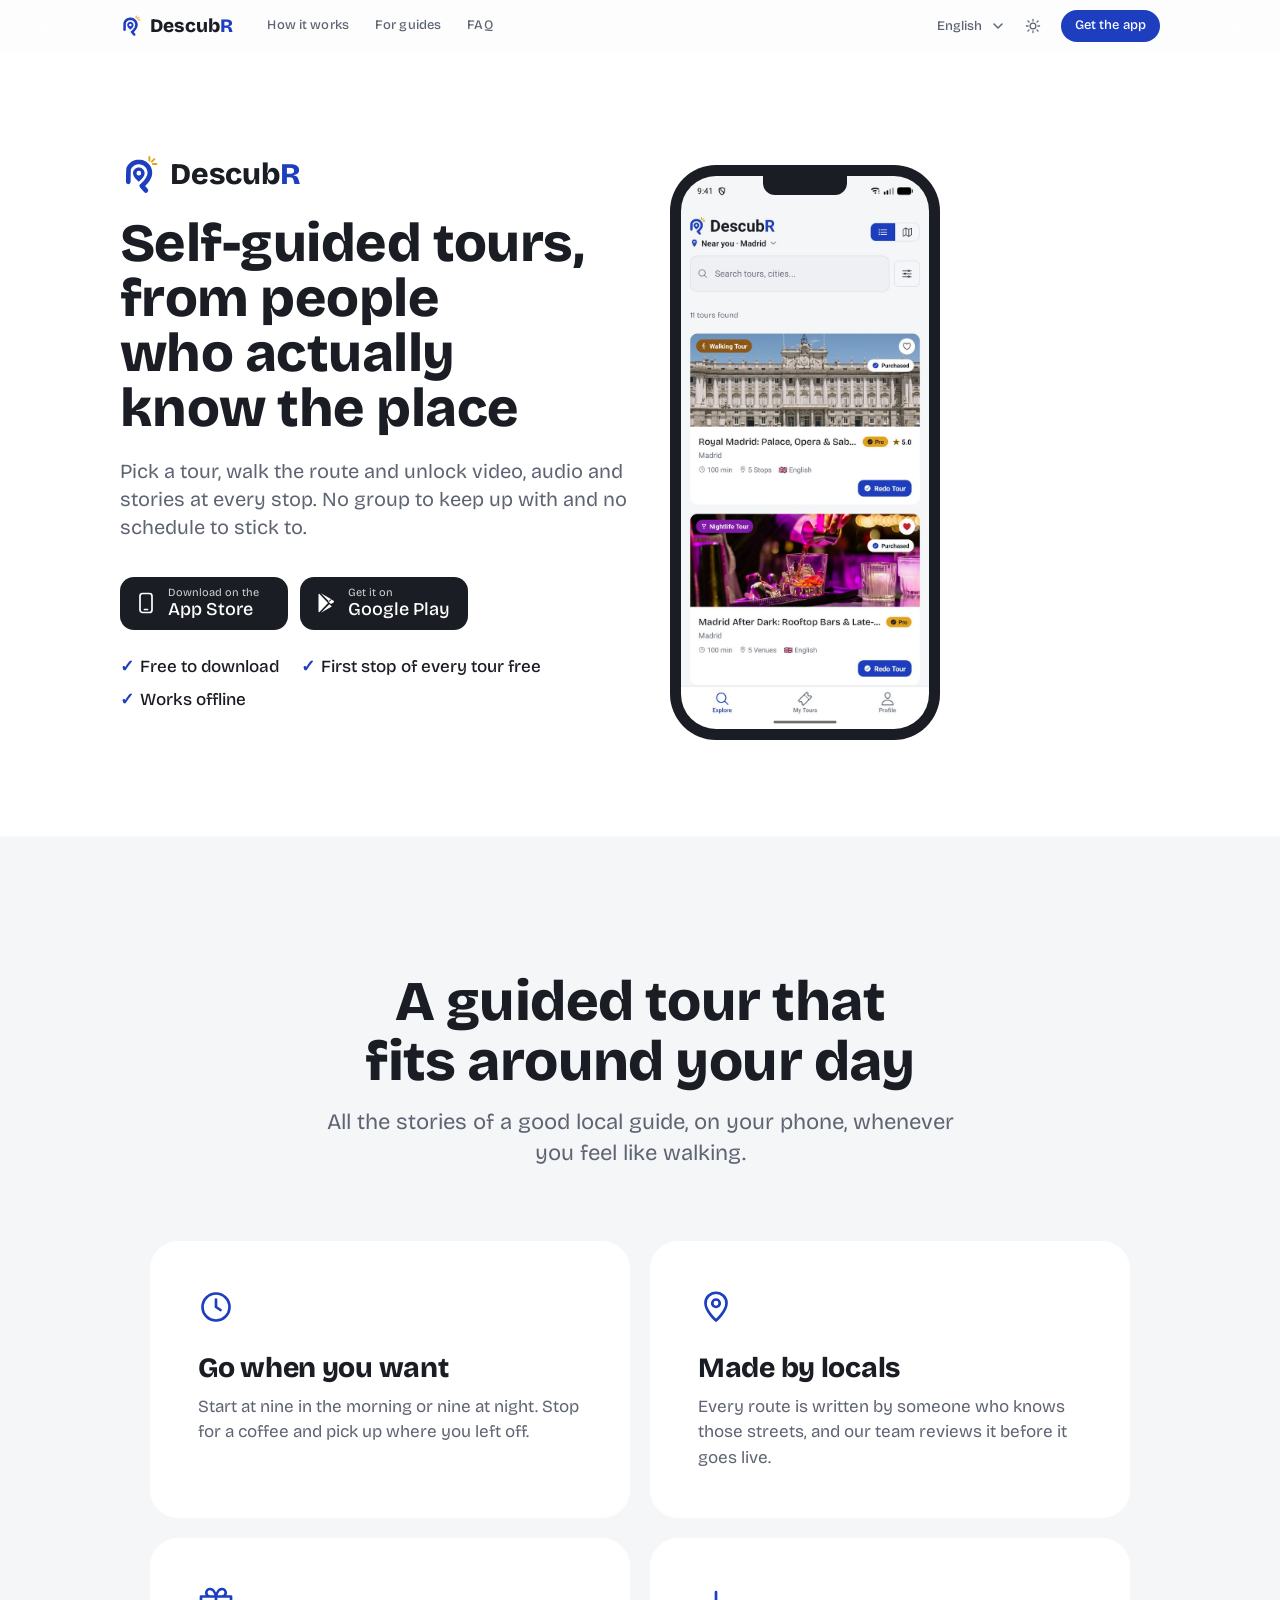
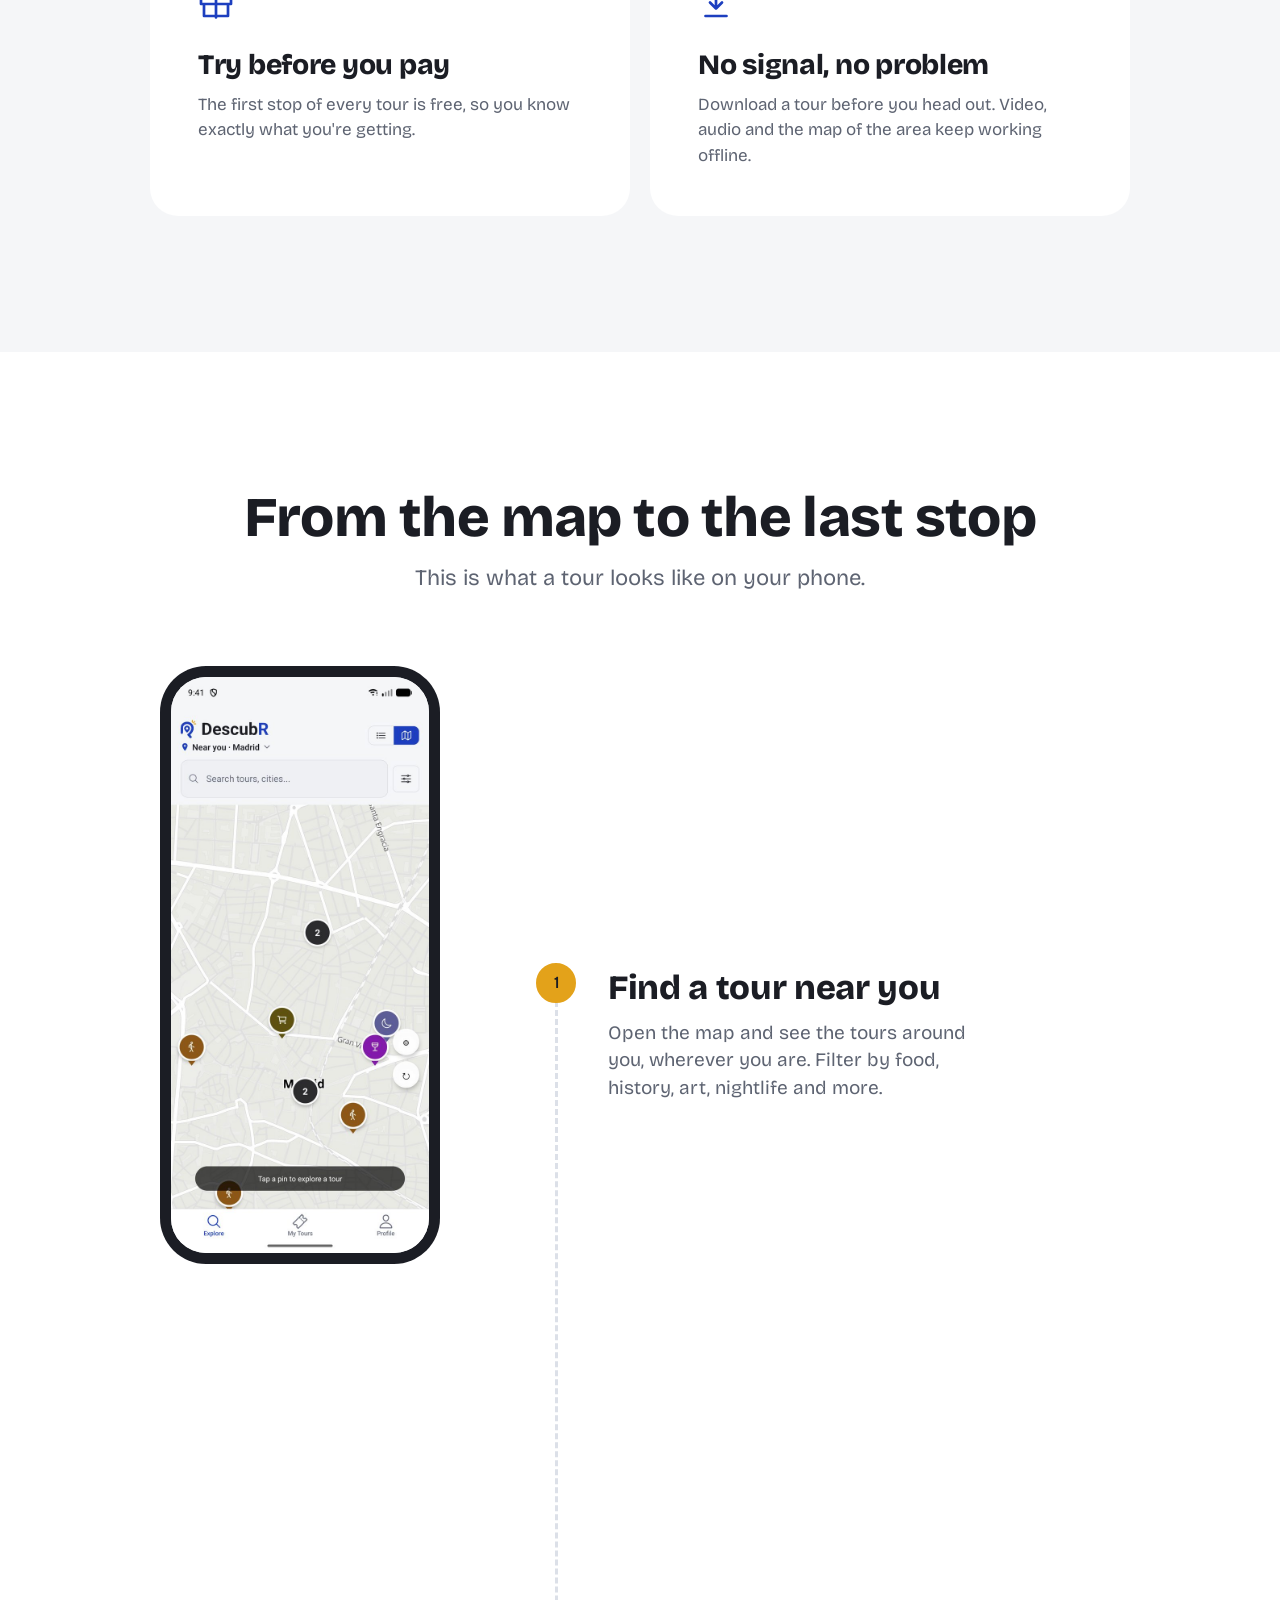
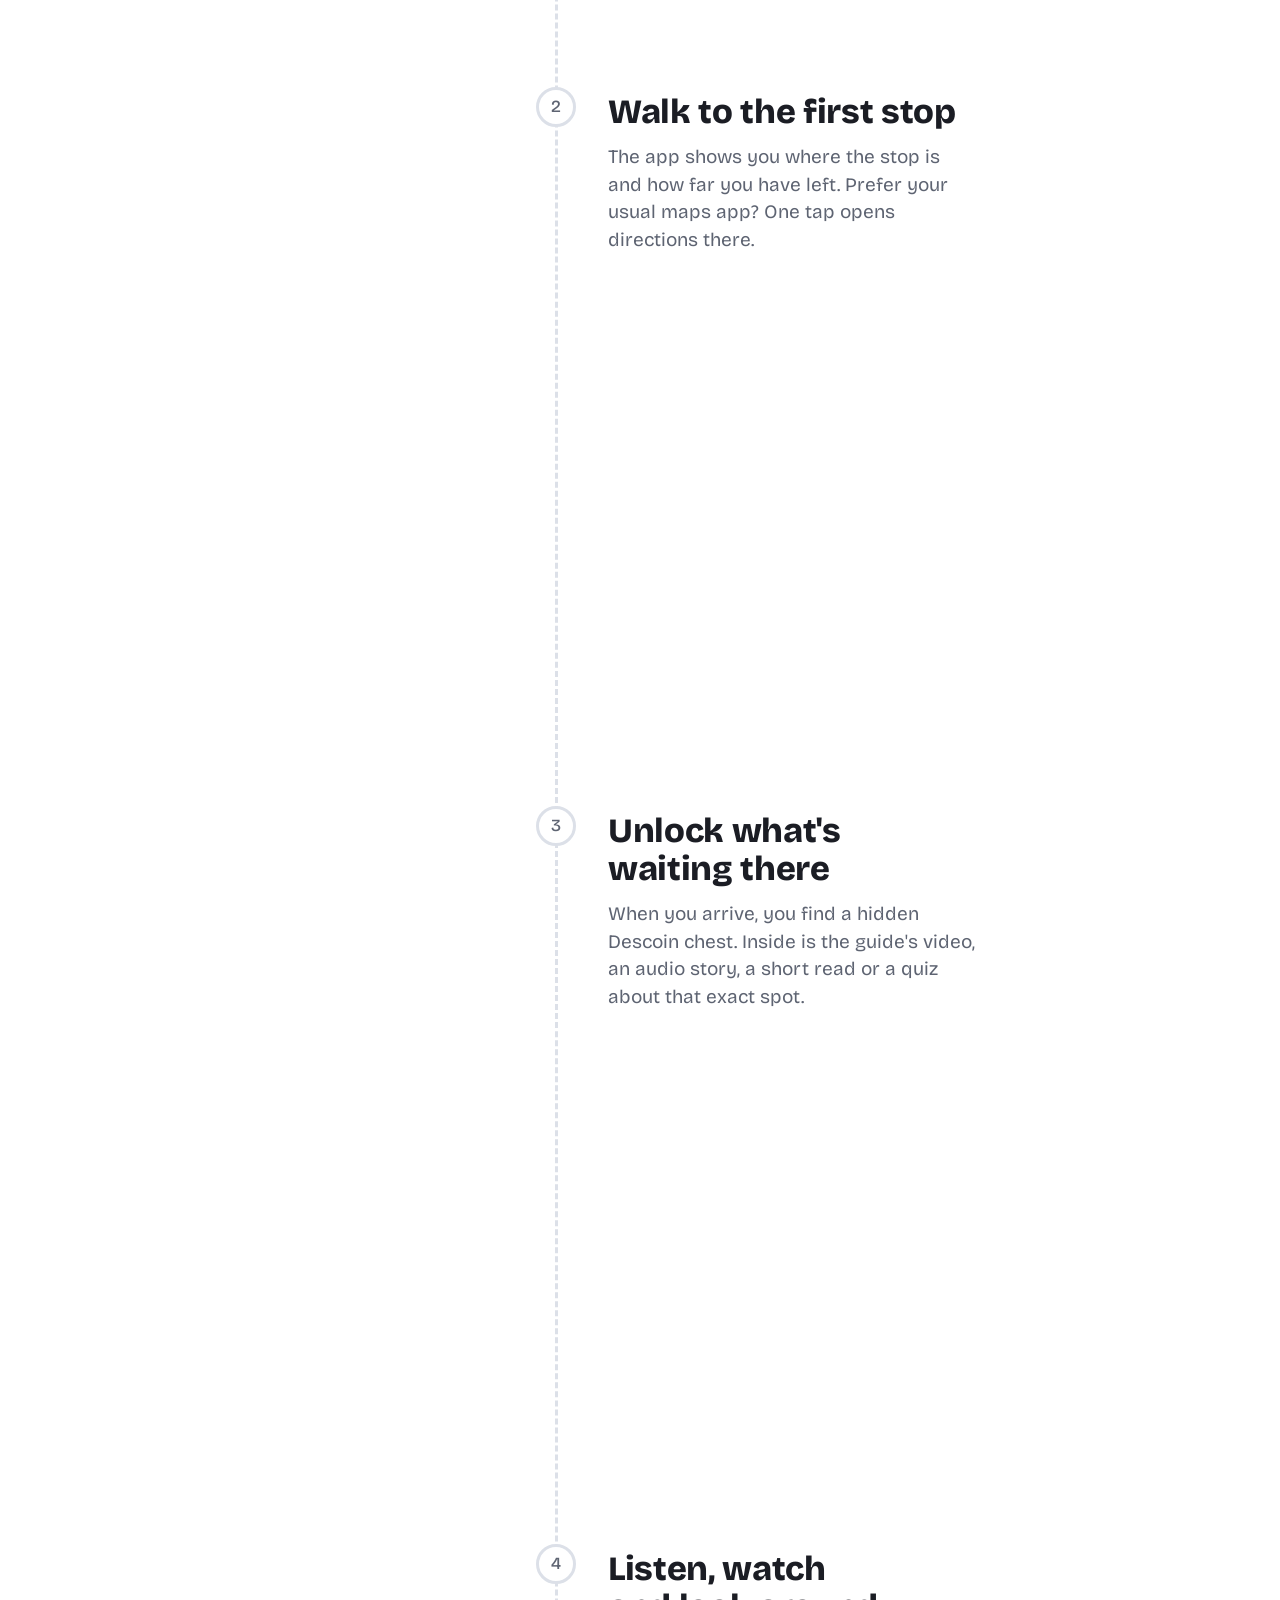
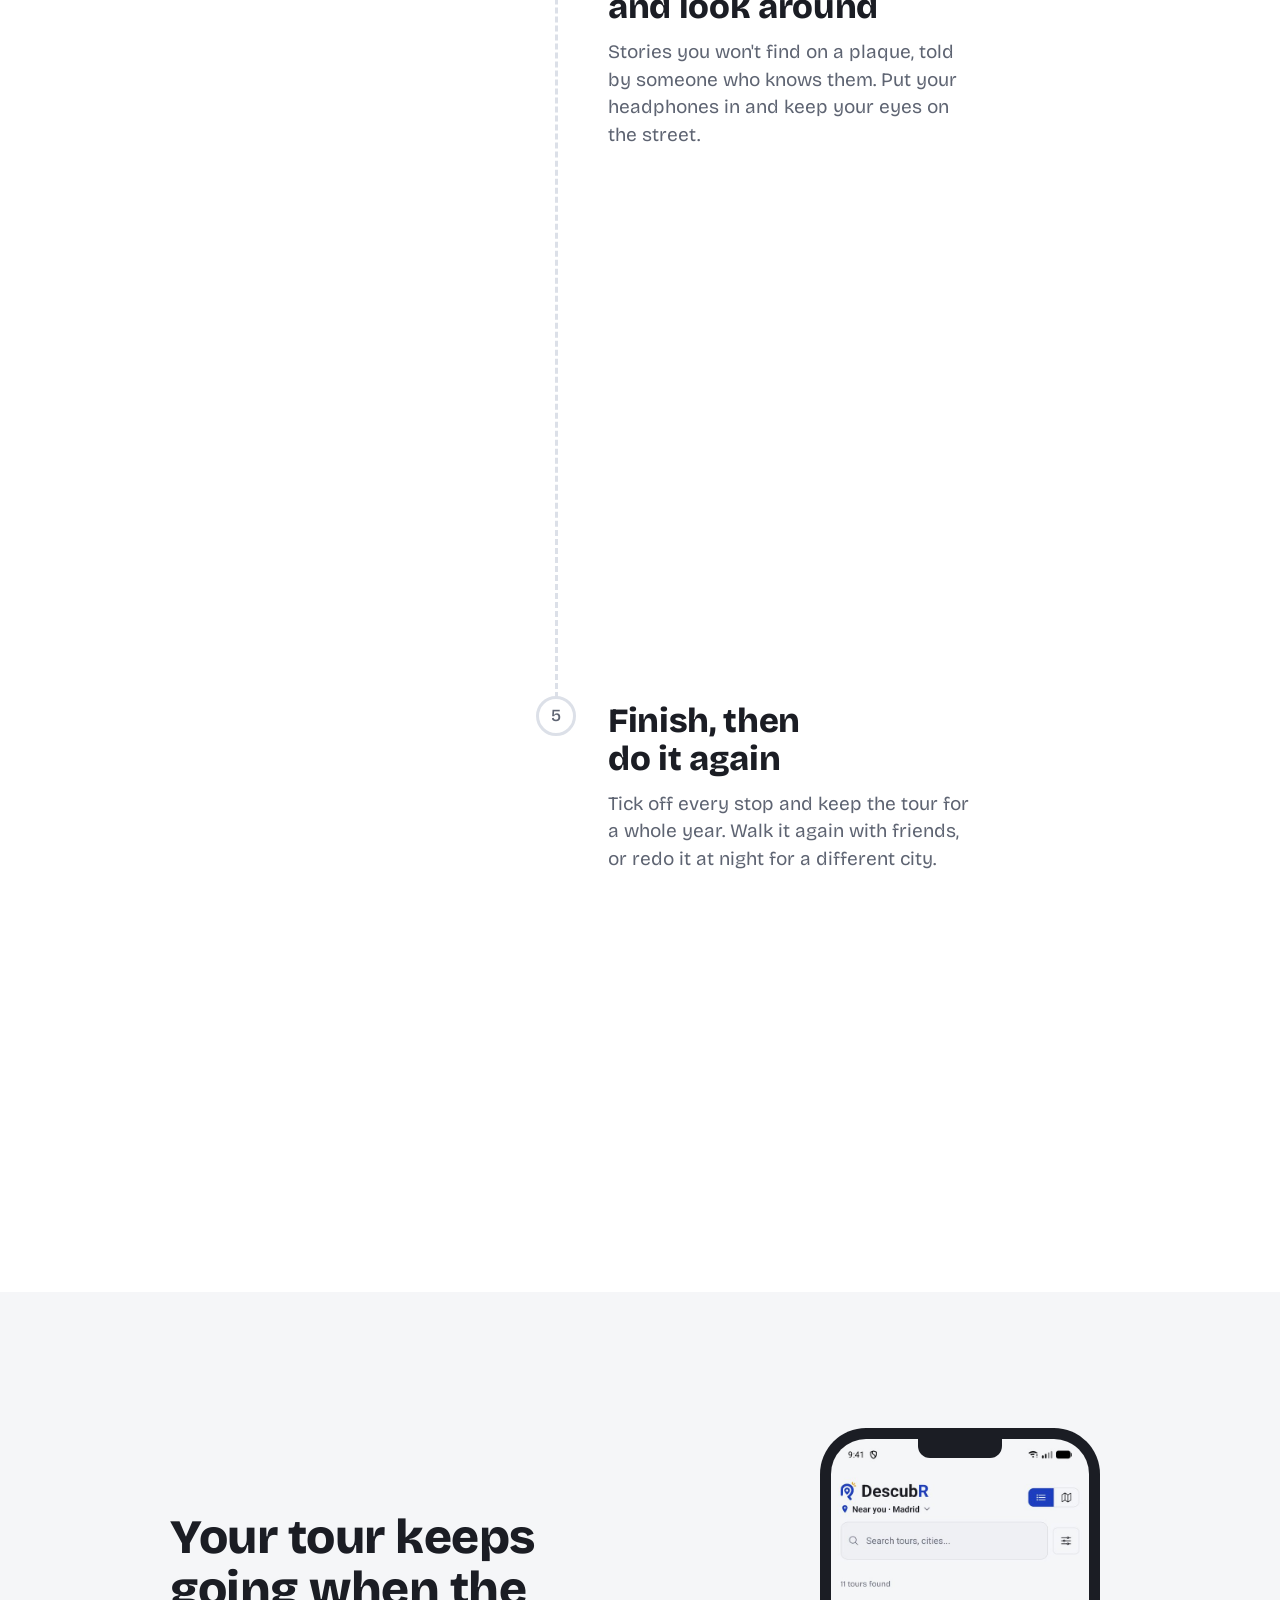
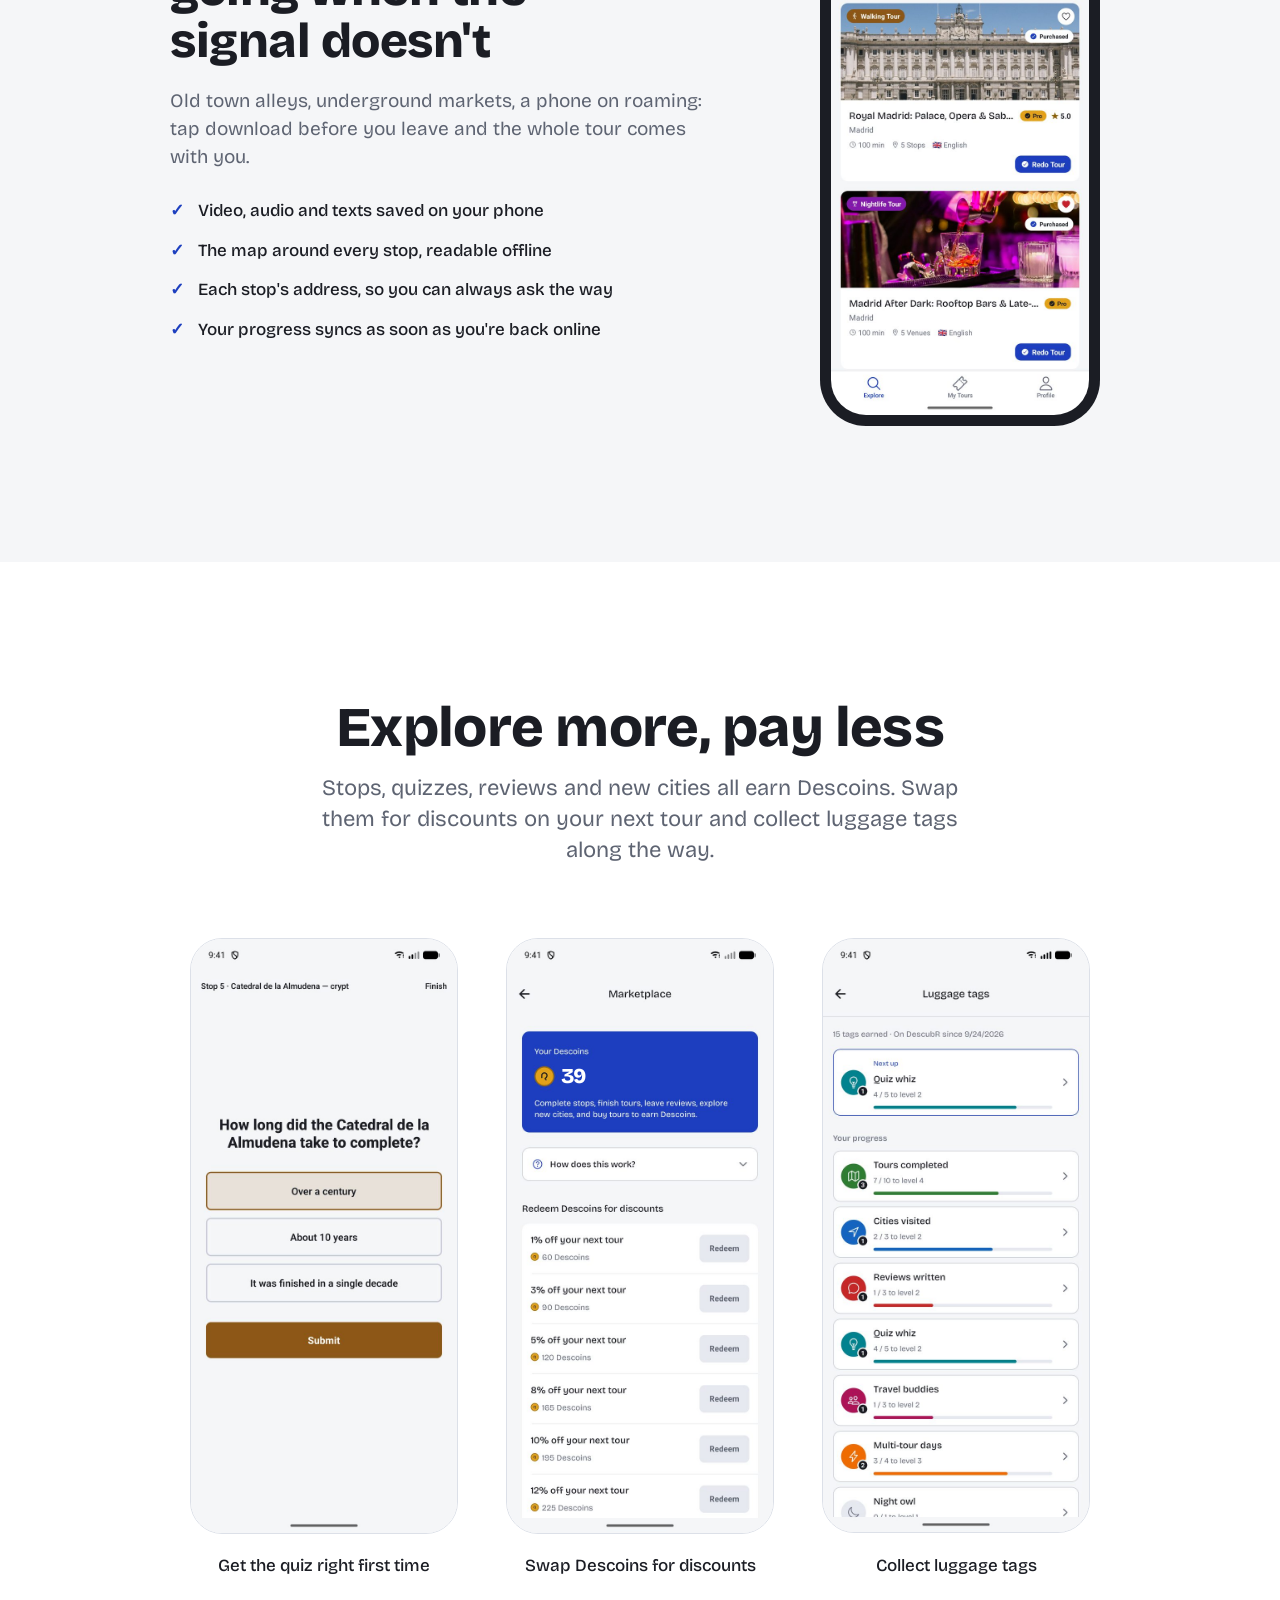
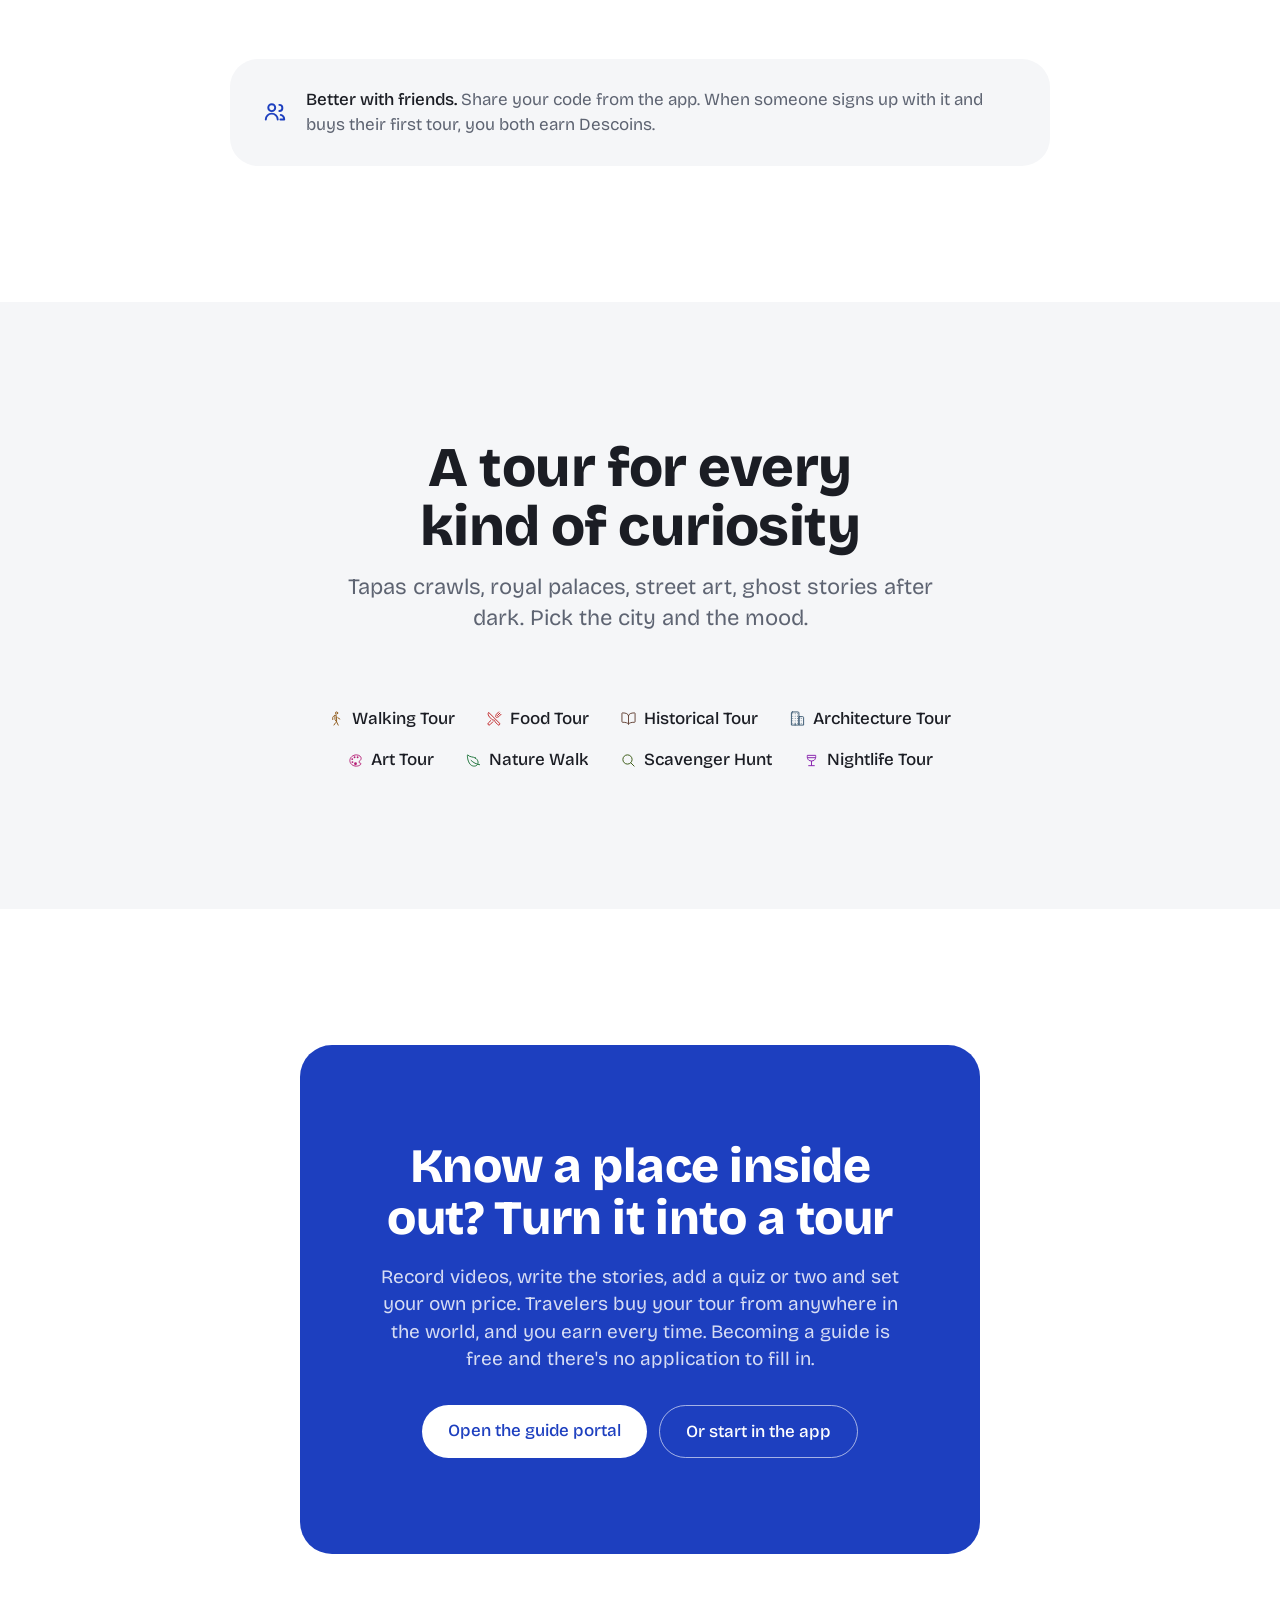
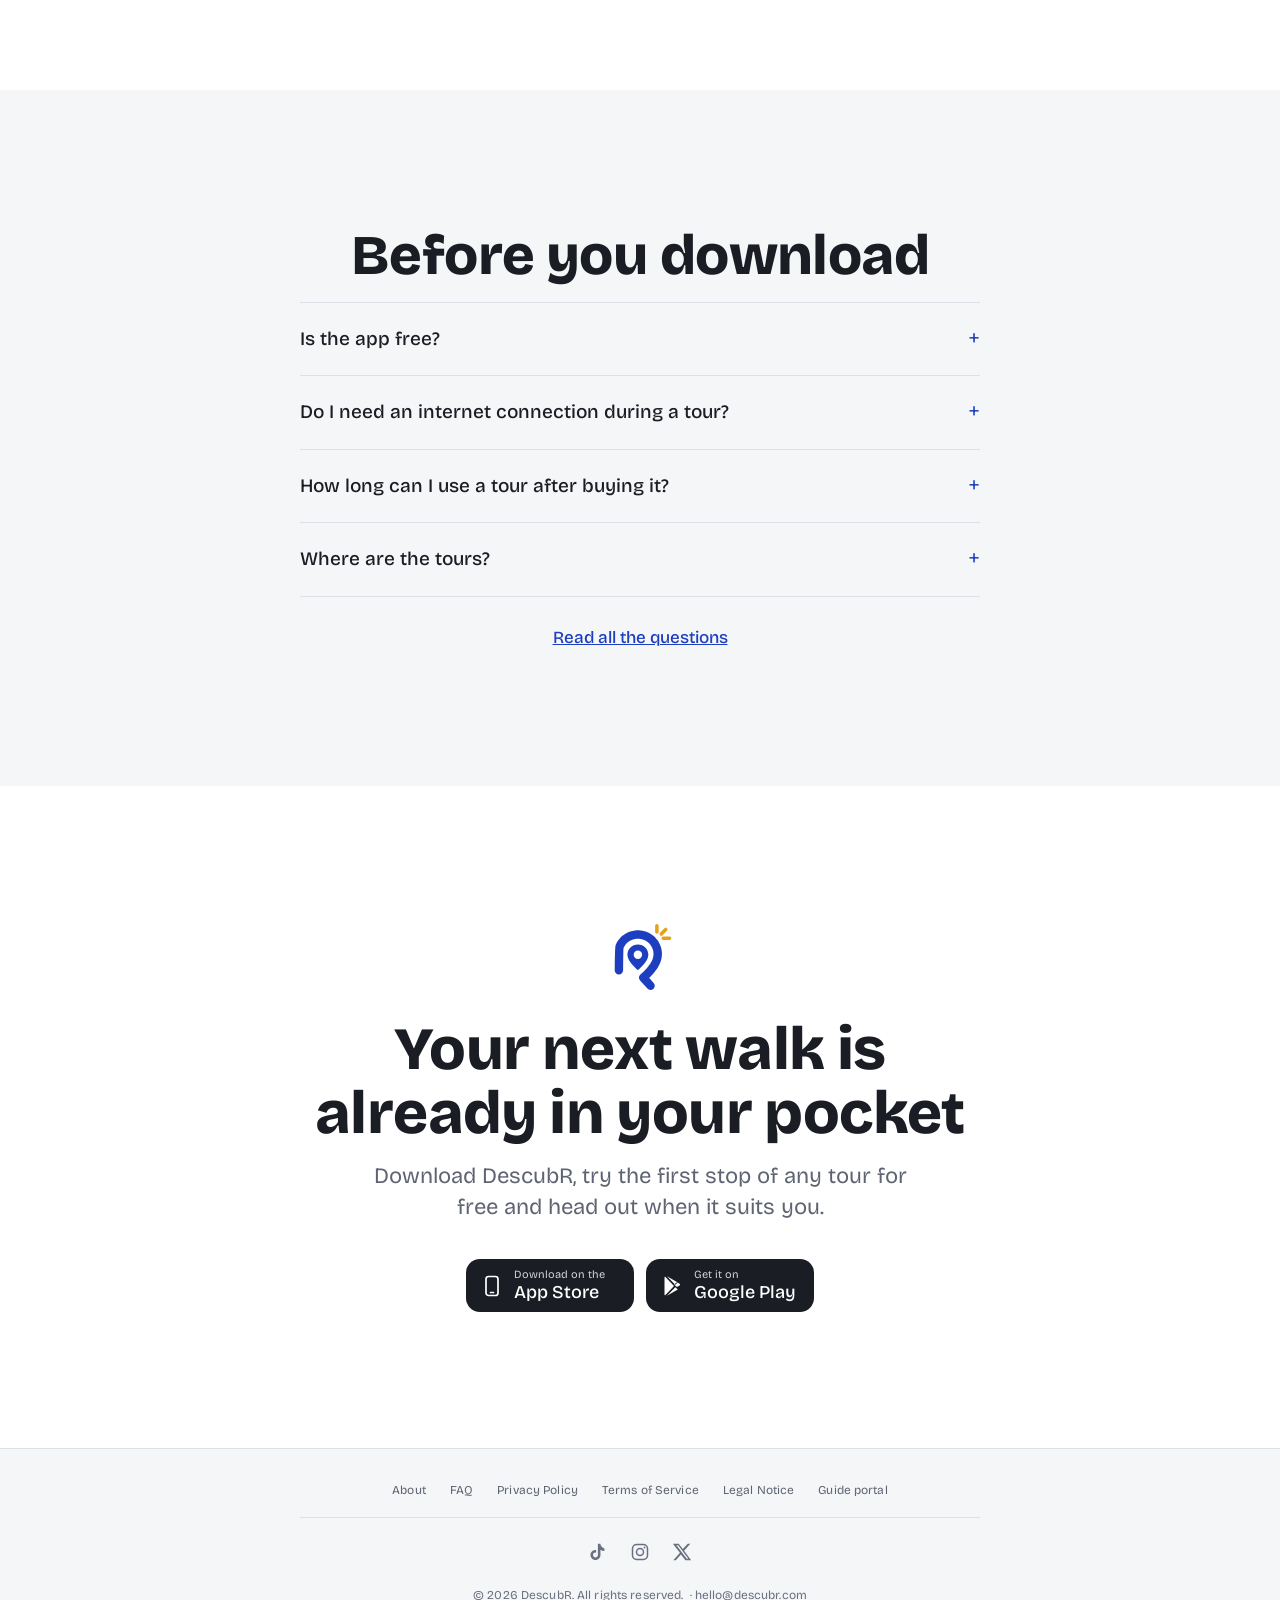
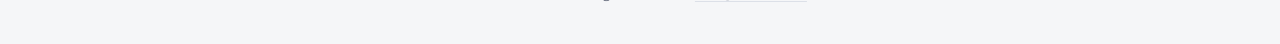
==== commit 663ae318: "Offline section shows the same Explore screenshot as the hero; drop the unused My Tours images Co-Au" ====
--- a/index.html
+++ b/index.html
@@ -340,8 +340,8 @@
           <div class="feature-visual">
             <div class="phone-frame phone-frame-sm">
               <div class="phone-notch" aria-hidden="true"></div>
-              <img src="assets/app-mytours.jpg" data-src-es="assets/app-mytours-es.jpg" data-alt-es="Pantalla Mis Tours de DescubR con el tour comprado Royal Madrid (Palacio Real, Teatro Real y Jardines de Sabatini) y pestañas de favoritos y descargas" width="640" height="1064" loading="lazy"
-                   alt="DescubR My Tours screen with a purchased Royal Madrid tour and tabs for favourites and downloads">
+              <img src="assets/app-explore.jpg" data-src-es="assets/app-explore-es.jpg" data-alt-es="Pantalla Explorar de la app DescubR con tours cerca de ti en Madrid, con la ruta a pie Royal Madrid de 5 estrellas y la ruta nocturna Madrid After Dark" width="640" height="1428" loading="lazy"
+                 alt="DescubR app Explore screen with tours near you in Madrid, led by the 5-star Royal Madrid walking tour and a Madrid After Dark nightlife tour">
             </div>
           </div>
         </div>
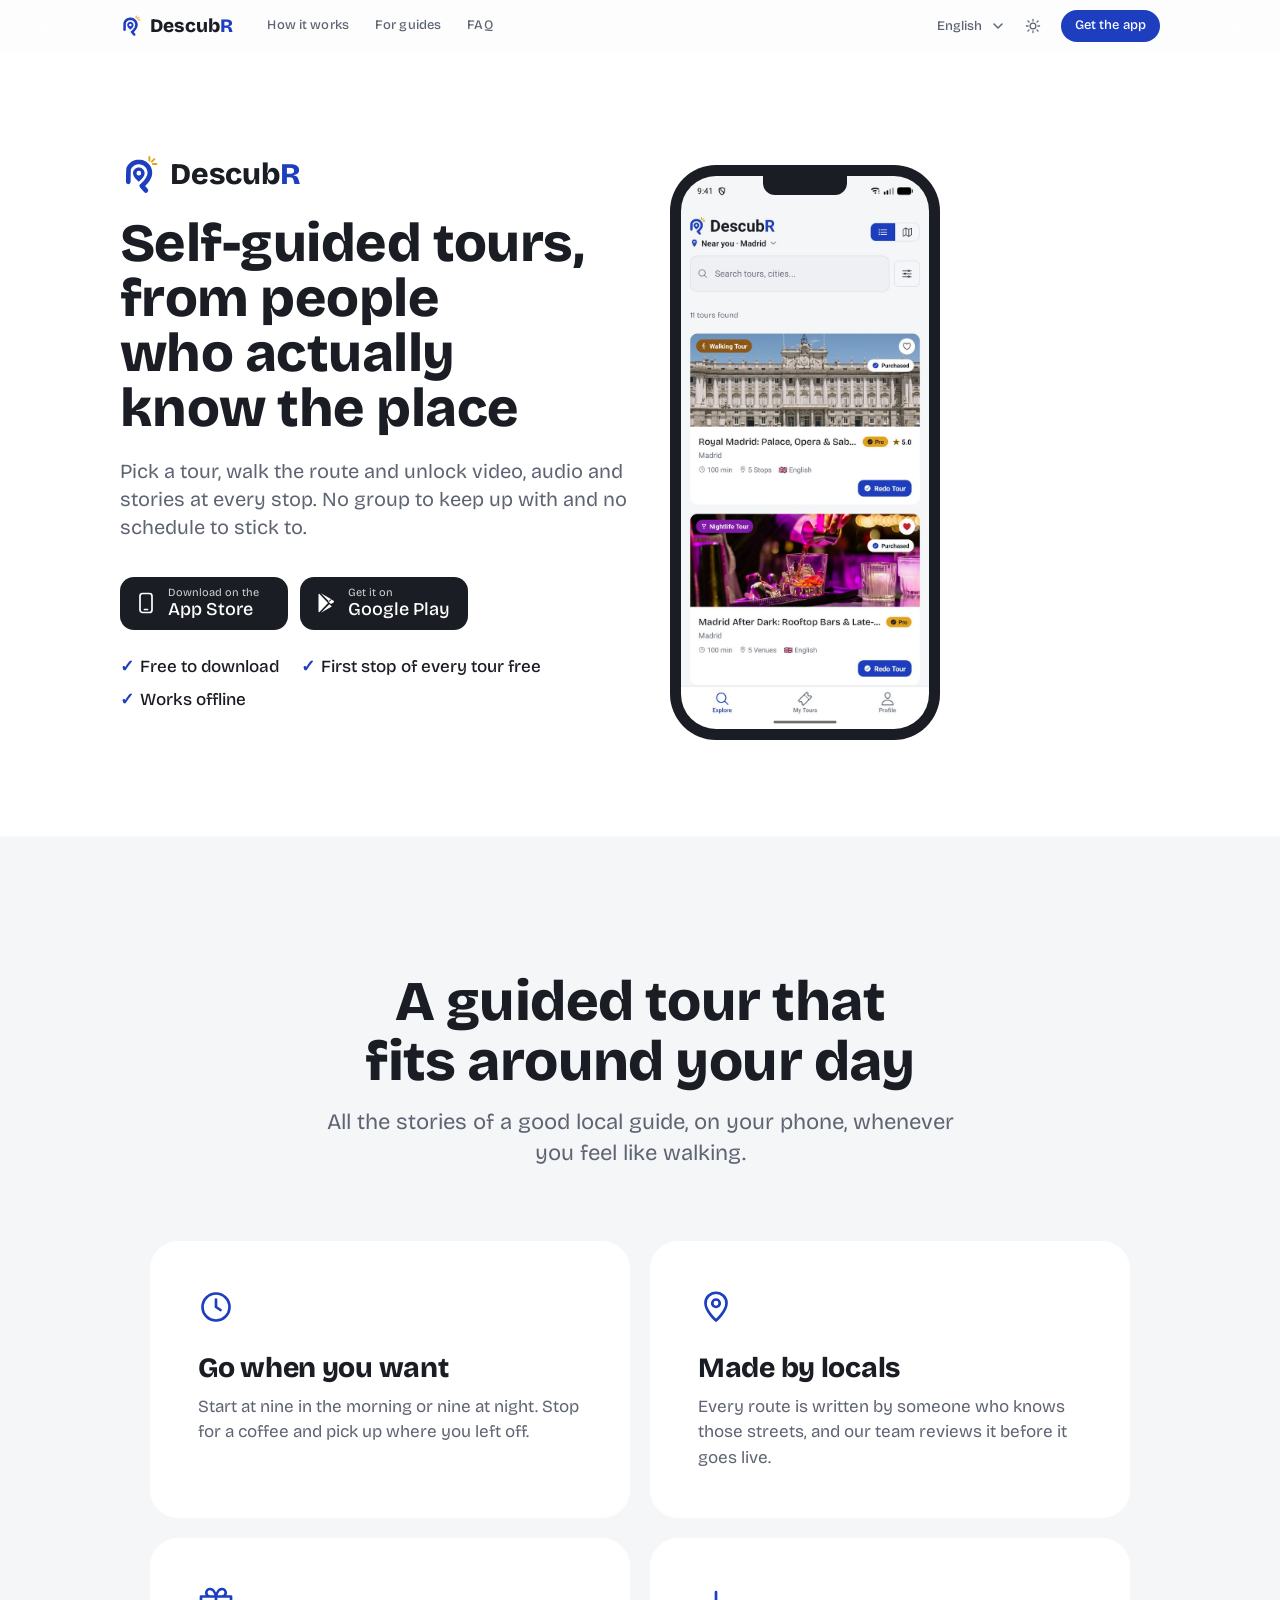
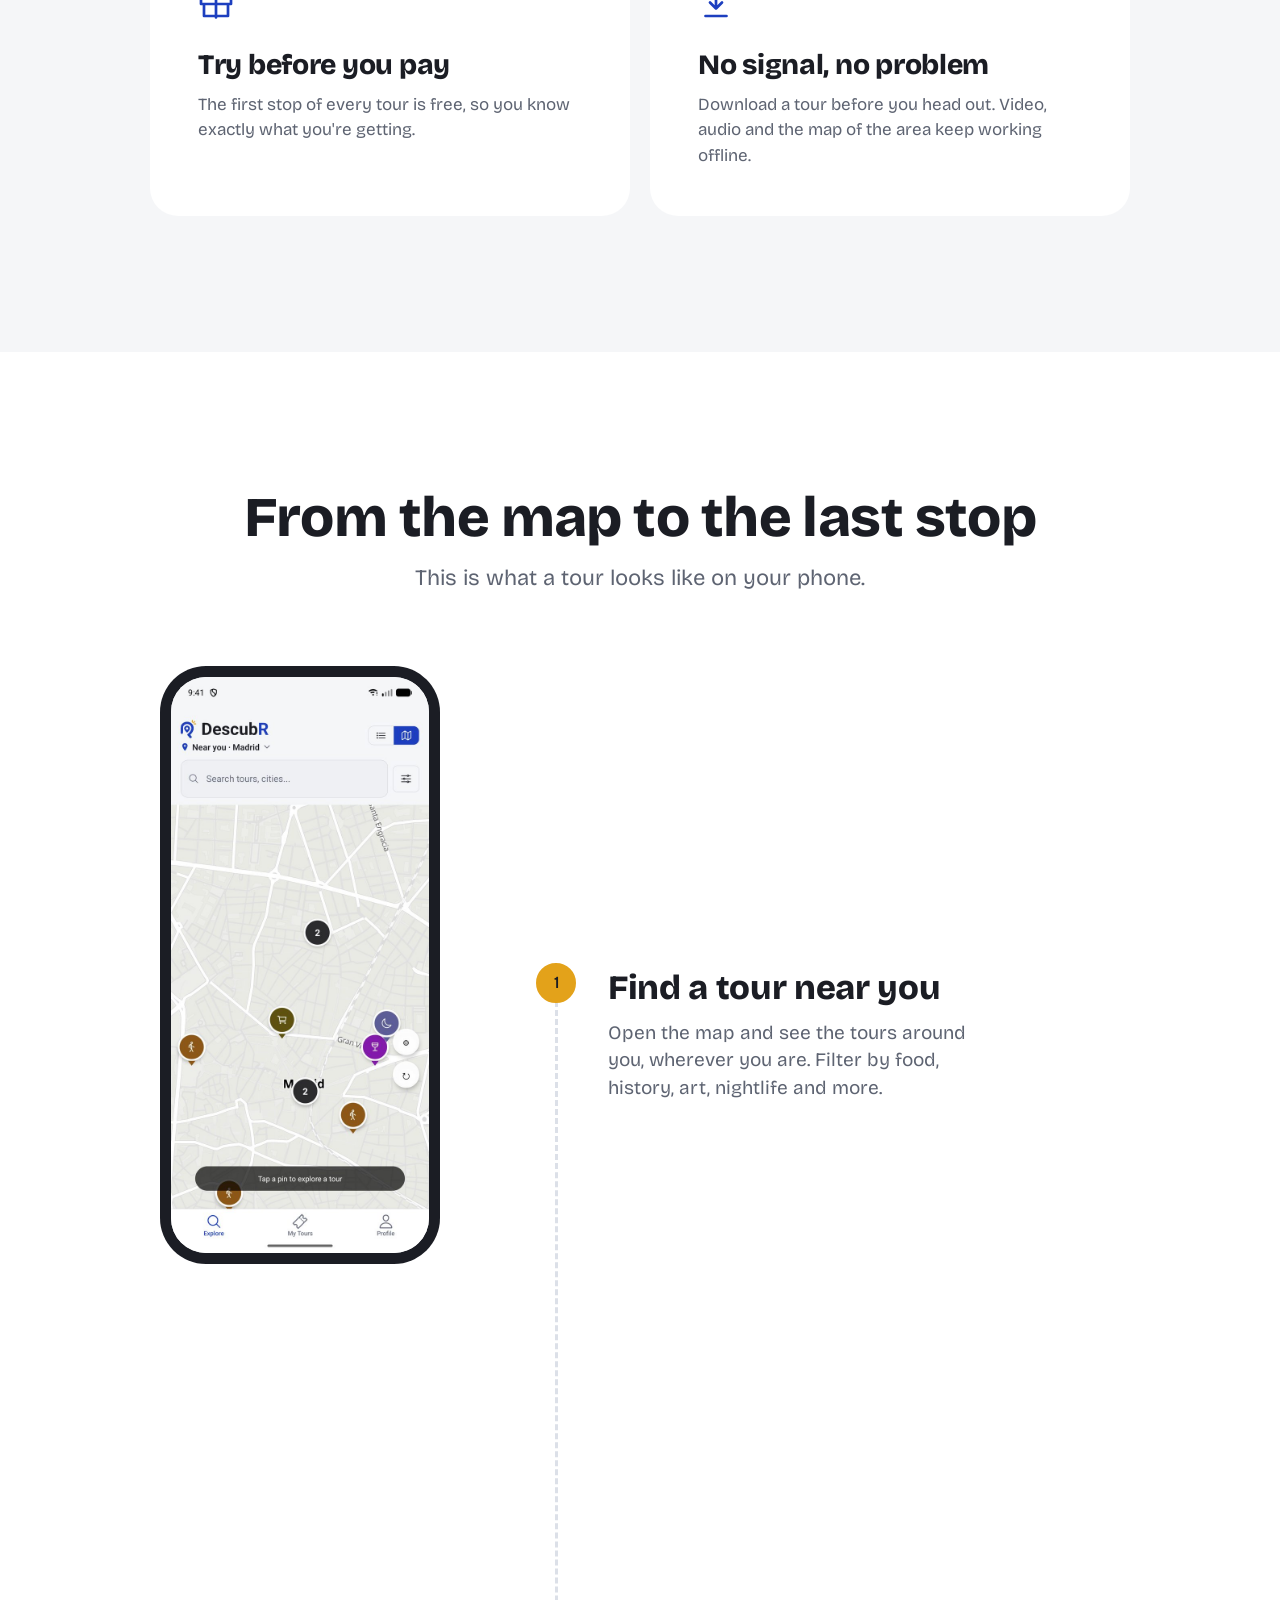
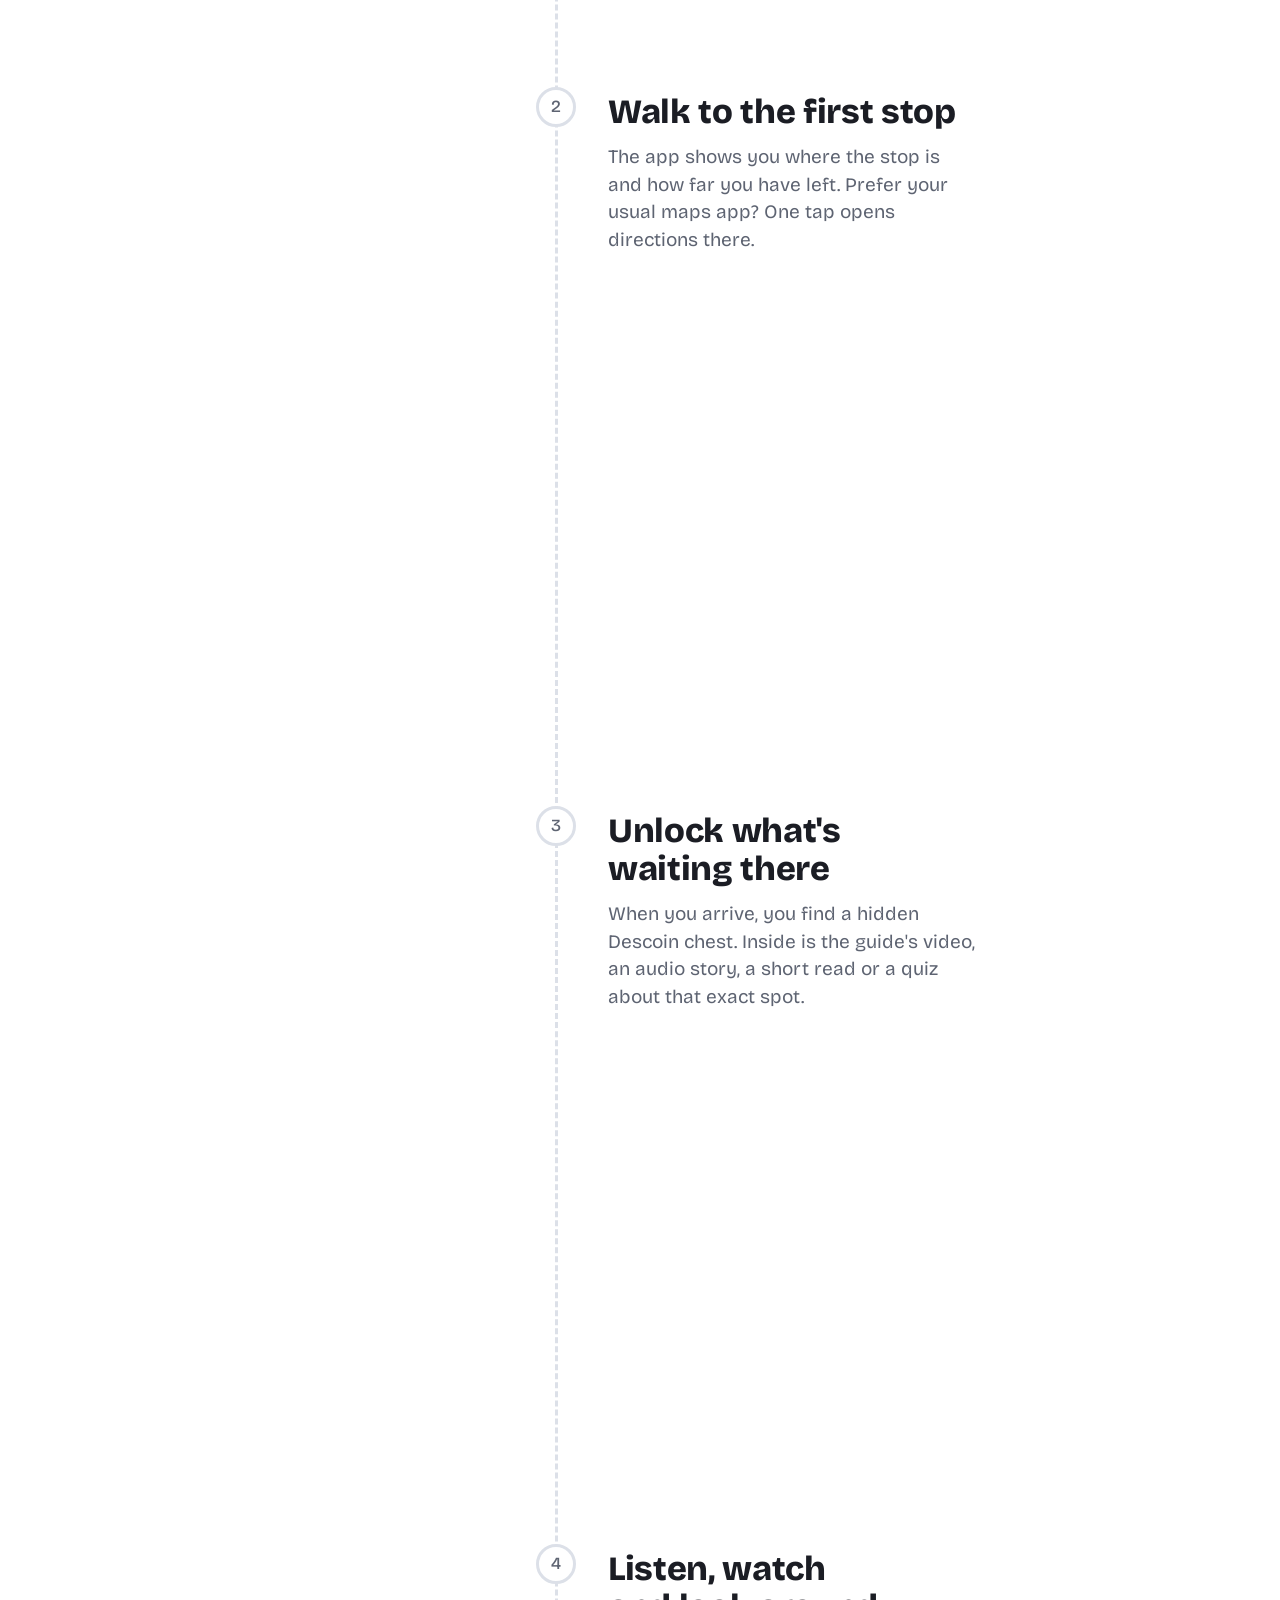
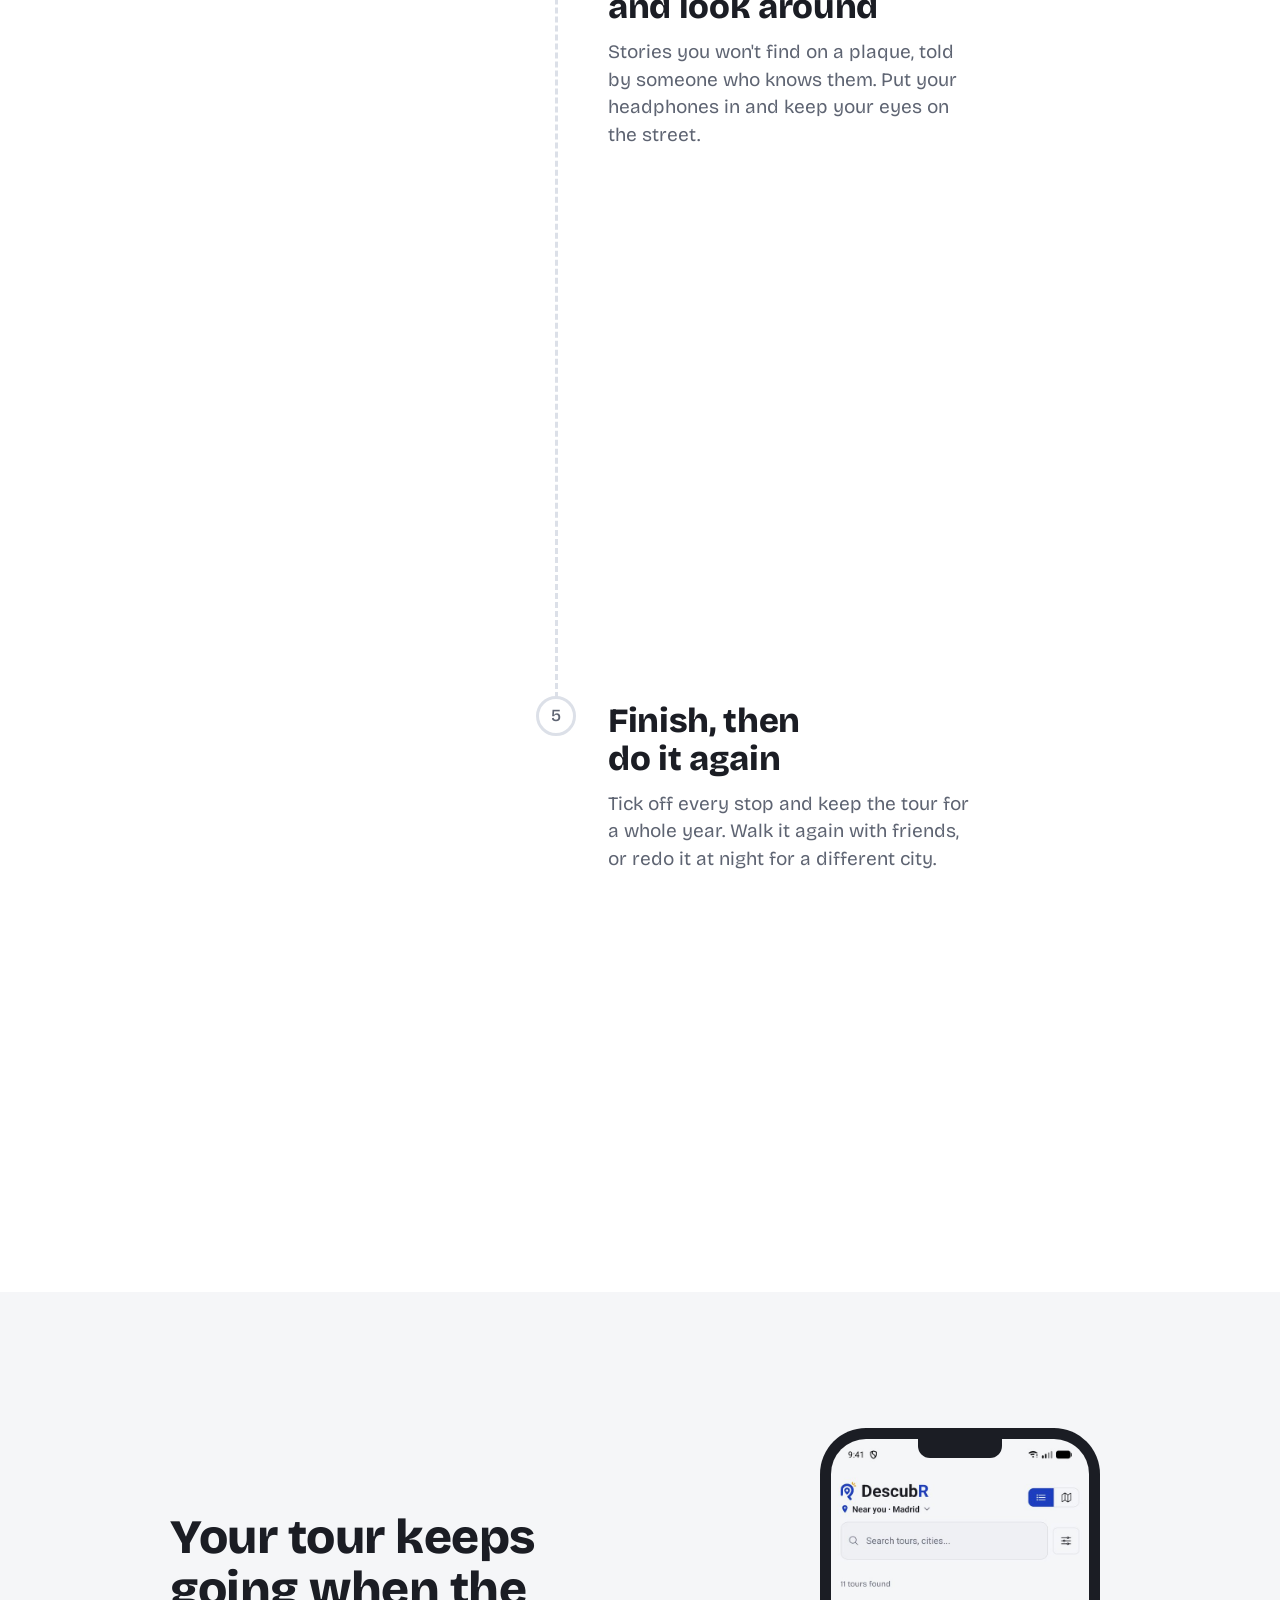
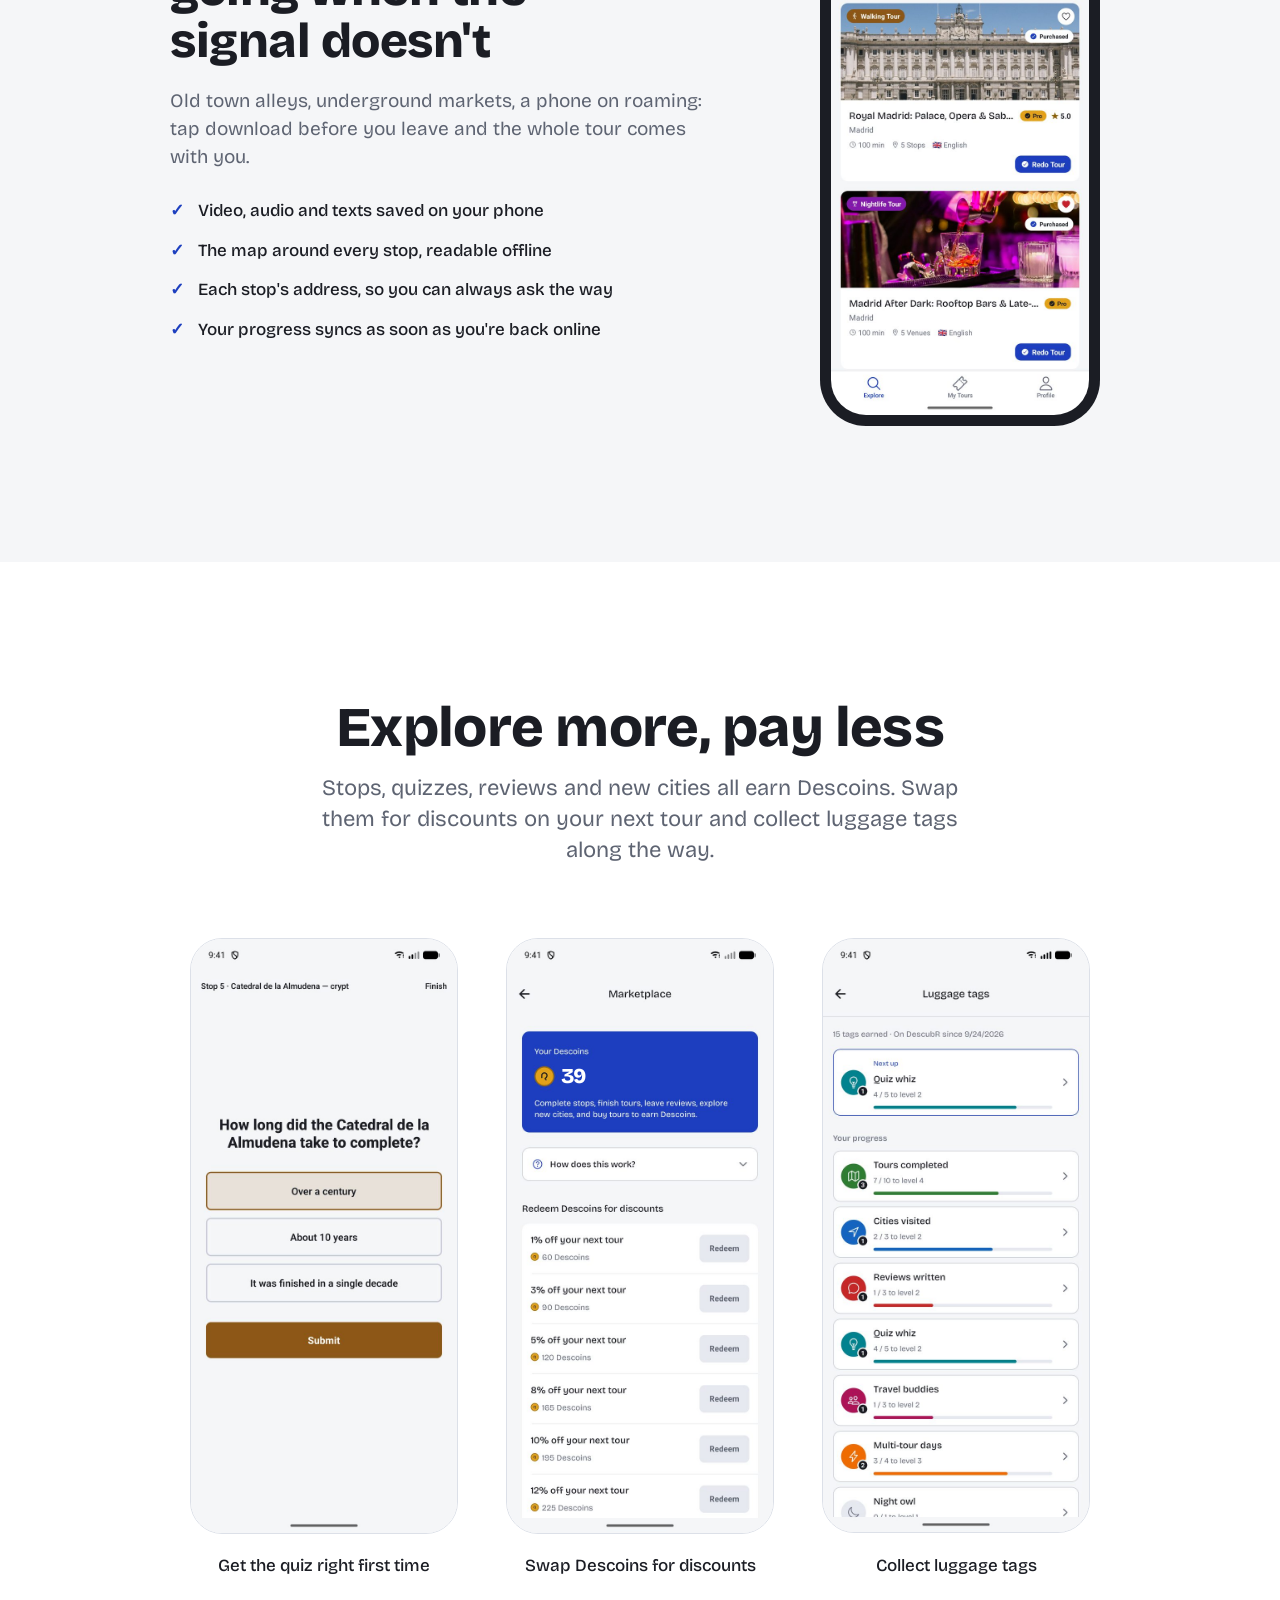
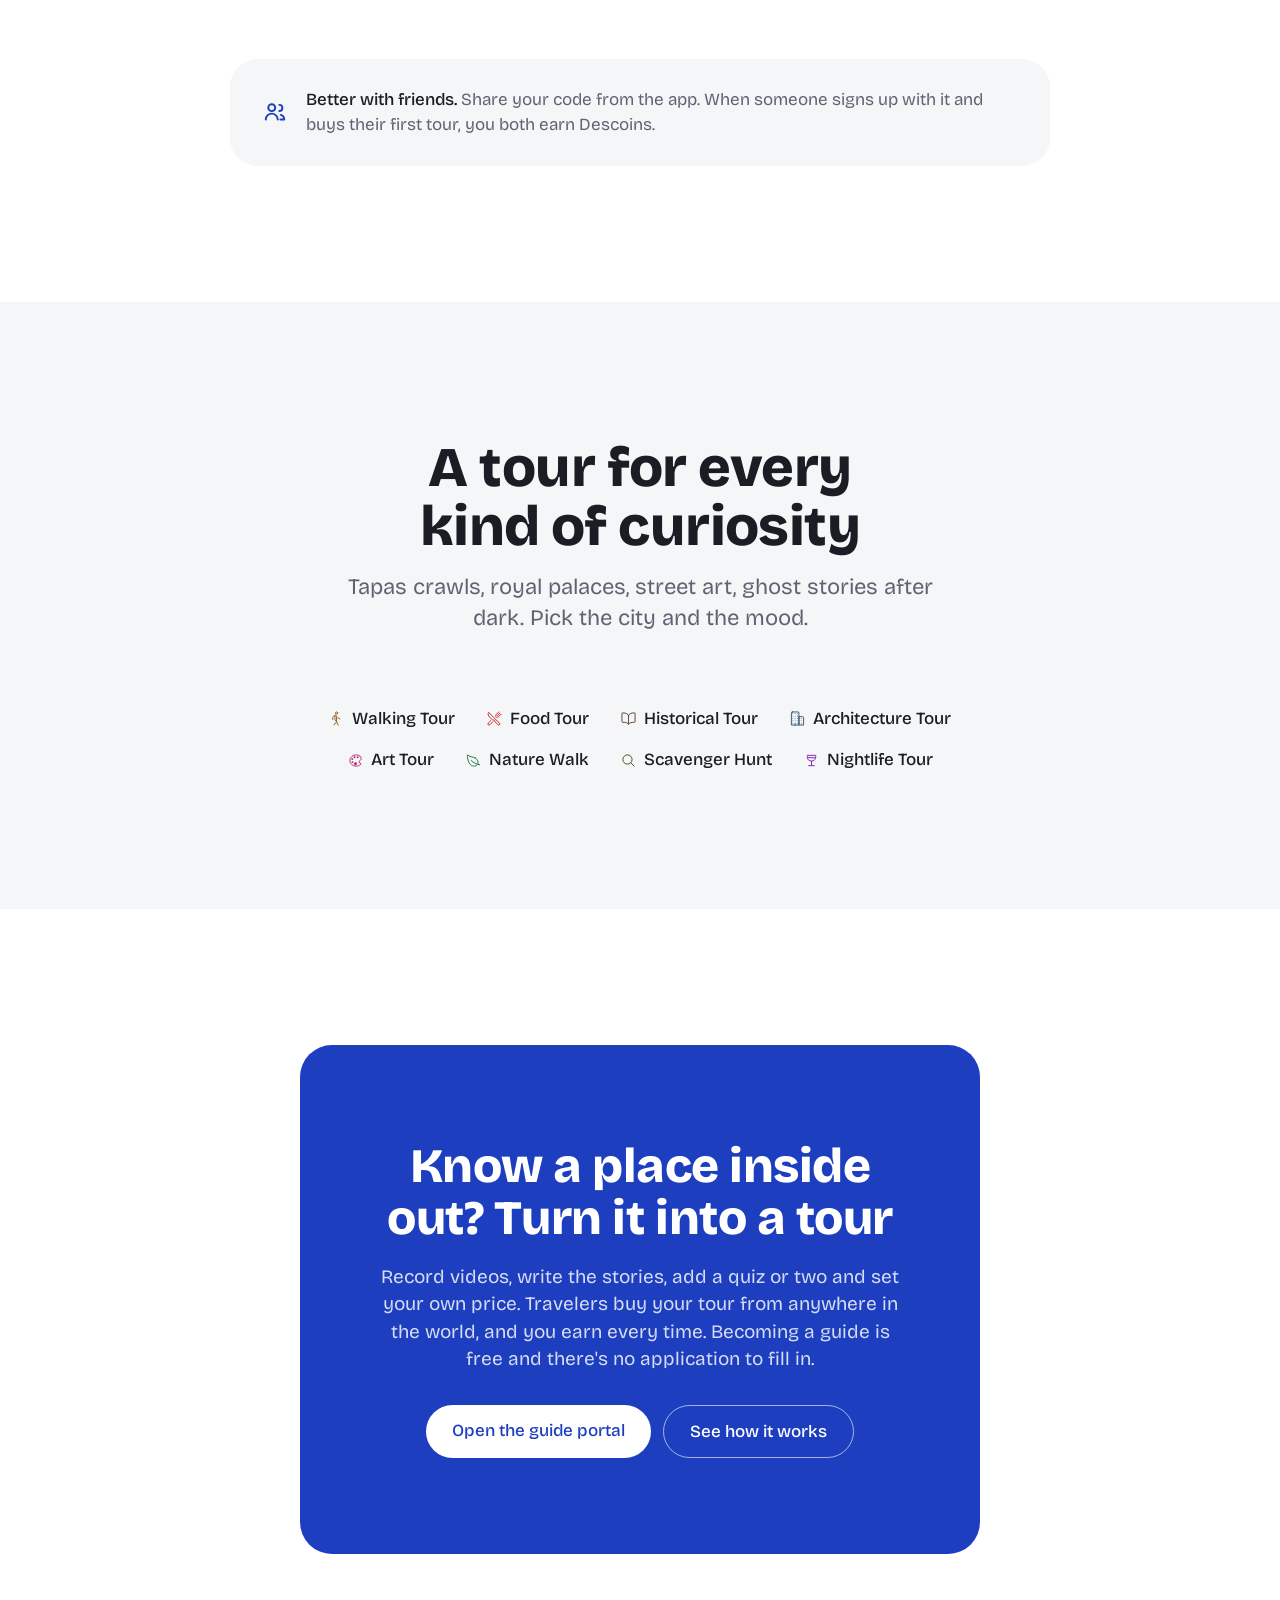
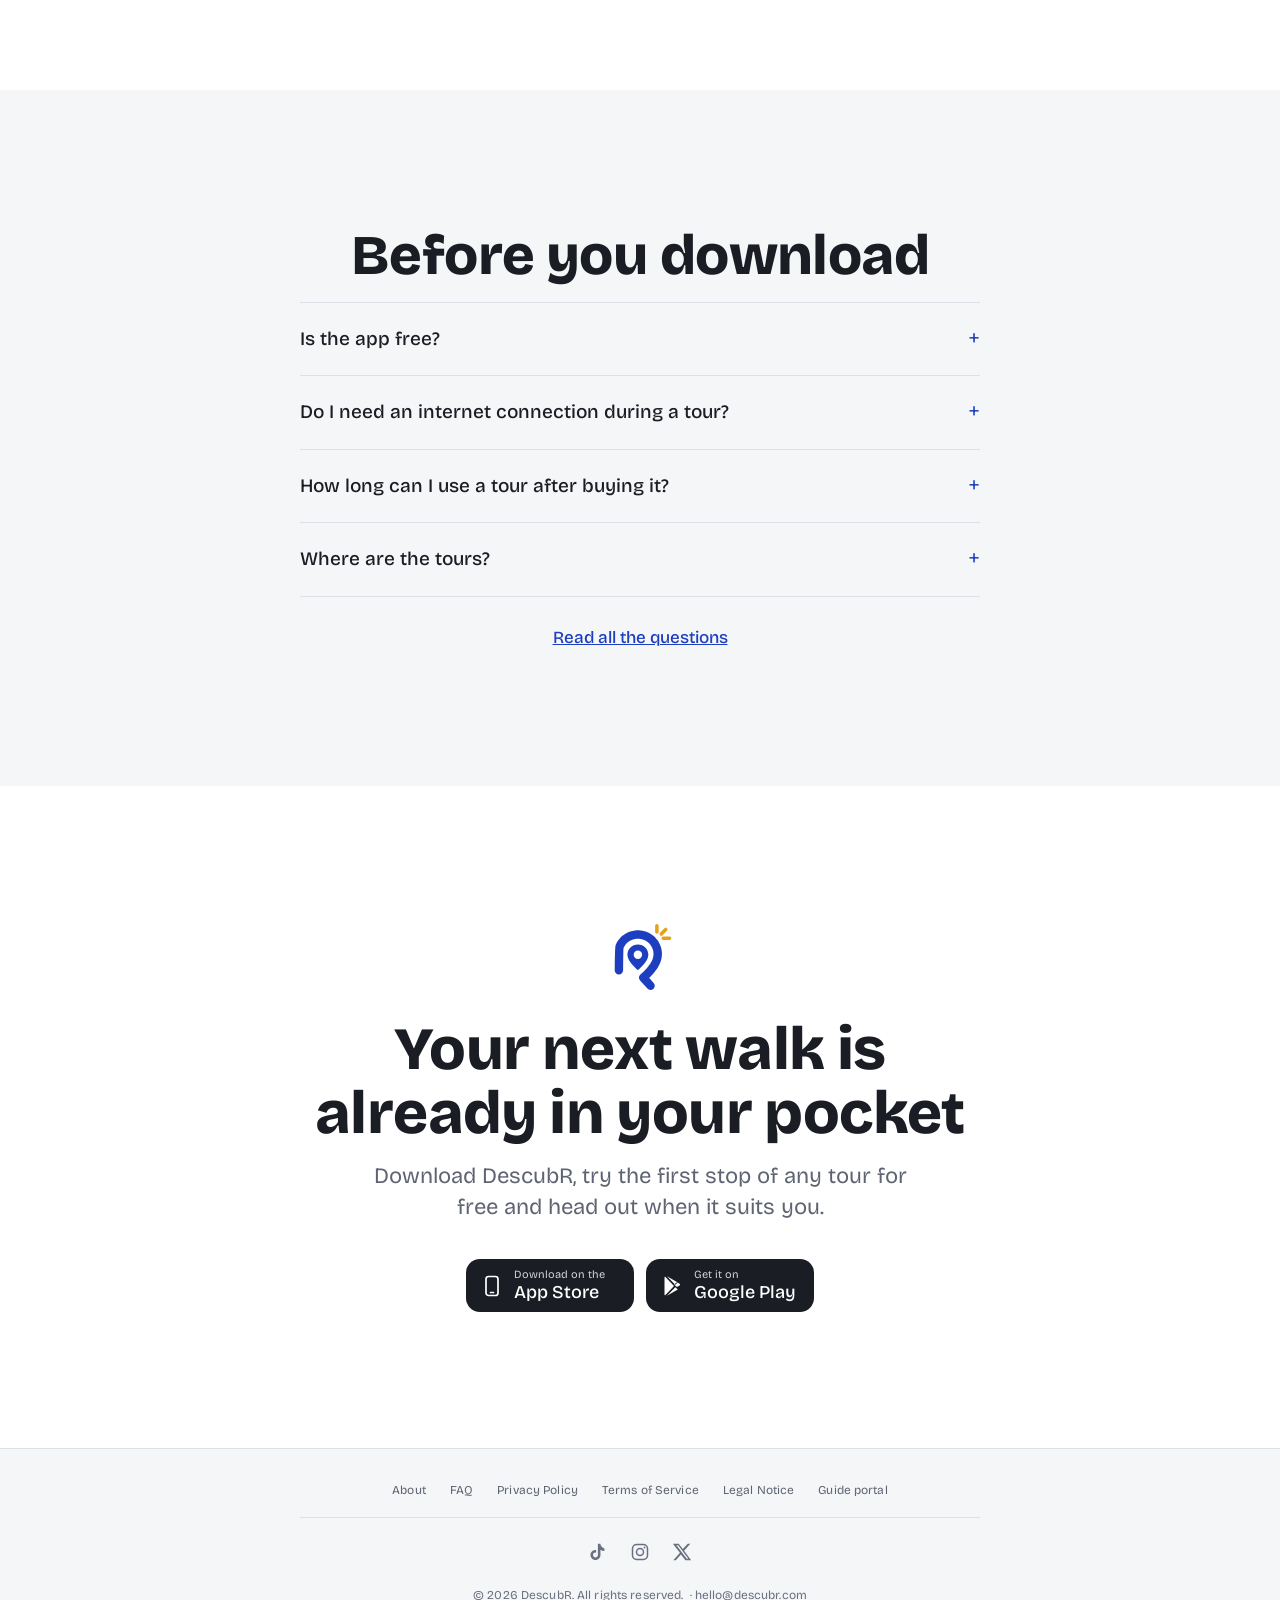
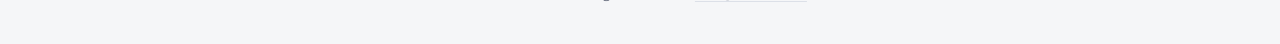
==== commit a1ece62c: "Guides page: why and how to become a DescubR guide, earnings example, FAQ Nav 'For guides' links and" ====
--- a/index.html
+++ b/index.html
@@ -45,7 +45,7 @@
   <link rel="icon" type="image/svg+xml" href="assets/logo-mark.svg">
   <link rel="icon" type="image/png" href="assets/favicon.png">
   <link rel="apple-touch-icon" href="assets/favicon.png">
-  <link rel="stylesheet" href="assets/style.css">
+  <link rel="stylesheet" href="assets/style.css?v=20261106">
   <script type="application/ld+json">
   {
     "@context": "https://schema.org",
@@ -125,7 +125,7 @@
       <div class="site-nav">
         <nav class="site-nav-links">
           <a href="#how-it-works"><span data-i18n="en">How it works</span><span data-i18n="es">Cómo funciona</span></a>
-          <a href="#for-guides"><span data-i18n="en">For guides</span><span data-i18n="es">Para guías</span></a>
+          <a href="guides/"><span data-i18n="en">For guides</span><span data-i18n="es">Para guías</span></a>
           <a href="faq/"><span data-i18n="en">FAQ</span><span data-i18n="es">Preguntas frecuentes</span></a>
         </nav>
         <div class="menu-wrap">
@@ -134,7 +134,7 @@
           </button>
           <nav class="site-menu" data-menu hidden>
             <a href="#how-it-works"><span data-i18n="en">How it works</span><span data-i18n="es">Cómo funciona</span></a>
-            <a href="#for-guides"><span data-i18n="en">For guides</span><span data-i18n="es">Para guías</span></a>
+            <a href="guides/"><span data-i18n="en">For guides</span><span data-i18n="es">Para guías</span></a>
             <a href="faq/"><span data-i18n="en">FAQ</span><span data-i18n="es">Preguntas frecuentes</span></a>
             <a href="about/"><span data-i18n="en">About</span><span data-i18n="es">Sobre nosotros</span></a>
             <a href="privacy/"><span data-i18n="en">Privacy Policy</span><span data-i18n="es">Política de privacidad</span></a>
@@ -420,7 +420,7 @@
             <p>Record videos, write the stories, add a quiz or two and set your own price. Travelers buy your tour from anywhere in the world, and you earn every time. Becoming a guide is free and there's no application to fill in.</p>
             <div class="cta-row">
               <a class="button" href="https://guide.descubr.com" target="_blank" rel="noopener">Open the guide portal</a>
-              <a class="button button-ghost" href="#download">Or start in the app</a>
+              <a class="button button-ghost" href="guides/">See how it works</a>
             </div>
           </div>
           <div data-i18n="es">
@@ -428,7 +428,7 @@
             <p>Graba vídeos, escribe las historias, añade algún reto y pon tu propio precio. Gente de todo el mundo puede comprar tu tour, y ganas cada vez que alguien lo hace. Hacerte guía es gratis y no hay que rellenar ninguna solicitud.</p>
             <div class="cta-row">
               <a class="button" href="https://guide.descubr.com" target="_blank" rel="noopener">Abrir el portal de guías</a>
-              <a class="button button-ghost" href="#download">O empieza en la app</a>
+              <a class="button button-ghost" href="guides/">Mira cómo funciona</a>
             </div>
           </div>
         </div>
@@ -513,8 +513,8 @@
     </div>
   </footer>
 
-  <script src="assets/lang.js"></script>
+  <script src="assets/lang.js?v=20261105"></script>
   <script src="assets/menu.js"></script>
-  <script src="assets/theme.js"></script>
+  <script src="assets/theme.js?v=20261105"></script>
 </body>
 </html>
--- a/assets/style.css
+++ b/assets/style.css
@@ -1685,3 +1685,57 @@
 @media (prefers-color-scheme: dark) {
   :root:not([data-theme="light"]) .coin-count { background: #4664E0; }
 }
+
+/* ================= Guides page ================= */
+.guide-hero-cta { margin-top: 32px; }
+.guide-hero-cta .button {
+  display: inline-block;
+  background: var(--fill);
+  color: var(--primary-ink);
+  font-weight: var(--weight-medium);
+  font-size: 17px;
+  padding: 13px 26px;
+  border-radius: 999px;
+  text-decoration: none;
+  border: 1.5px solid var(--fill);
+  -webkit-tap-highlight-color: transparent;
+  transition: transform .22s cubic-bezier(.2, .9, .3, 1), opacity .15s ease;
+}
+.guide-hero-cta .button.button-ghost { background: transparent; color: var(--primary); border-color: var(--primary); }
+.guide-hero-cta .button:active { transform: scale(.96); transition-duration: .06s; }
+.hero .guide-hero-cta + .hero-points { margin-top: 20px; }
+@media (min-width: 1000px) { .guide-hero-cta { justify-content: flex-start; } }
+
+/* The steps really are a sequence, so they're numbered */
+.guide-steps { list-style: none; counter-reset: step; max-width: 720px; margin: 0 auto; padding: 0; }
+.guide-steps li { counter-increment: step; position: relative; padding: 0 0 36px 64px; }
+.guide-steps li:last-child { padding-bottom: 0; }
+.guide-steps li::before {
+  content: counter(step);
+  position: absolute; left: 0; top: 0;
+  width: 40px; height: 40px; border-radius: 50%;
+  display: grid; place-items: center;
+  background: var(--fill); color: var(--primary-ink);
+  font-family: var(--font-display); font-weight: var(--weight-medium); font-size: 18px;
+}
+/* the walking route between the numbers, as on the home page */
+.guide-steps li:not(:last-child)::after {
+  content: ""; position: absolute; left: 19px; top: 48px; bottom: 8px;
+  border-left: 3px dashed var(--ochre);
+}
+.guide-steps h3 { font-family: var(--font-display); font-size: clamp(22px, 2.6vw, 26px); line-height: 1.15; margin: 6px 0 8px; }
+.guide-steps p { margin: 0; color: var(--text-secondary); font-size: 18px; line-height: 1.5; }
+
+/* Earnings example: a receipt-like breakdown */
+.earn-card { background: var(--card); border-radius: 28px; padding: clamp(28px, 4vw, 44px); max-width: 560px; margin: 0 auto; }
+.section:nth-of-type(even) .earn-card { background: var(--background); }
+.earn-title { font-family: var(--font-display); font-size: 22px; margin: 0 0 20px; }
+.earn-rows { margin: 0; }
+.earn-rows div { display: flex; justify-content: space-between; gap: 16px; padding: 12px 0; border-bottom: 1px solid var(--border); font-size: 18px; }
+.earn-rows dt { color: var(--text-secondary); }
+.earn-rows dd { margin: 0; font-variant-numeric: tabular-nums; white-space: nowrap; }
+.earn-rows .earn-total { border-bottom: 0; padding-top: 16px; font-family: var(--font-display); font-size: 26px; }
+.earn-rows .earn-total dt { color: var(--text); }
+.earn-rows .earn-total dd { color: var(--primary); }
+.earn-scale { margin: 16px 0 0; color: var(--text-secondary); font-size: 17px; line-height: 1.45; }
+.earn-note { text-align: center; color: var(--text-secondary); font-size: 17px; line-height: 1.5; max-width: 560px; margin: 28px auto 0; }
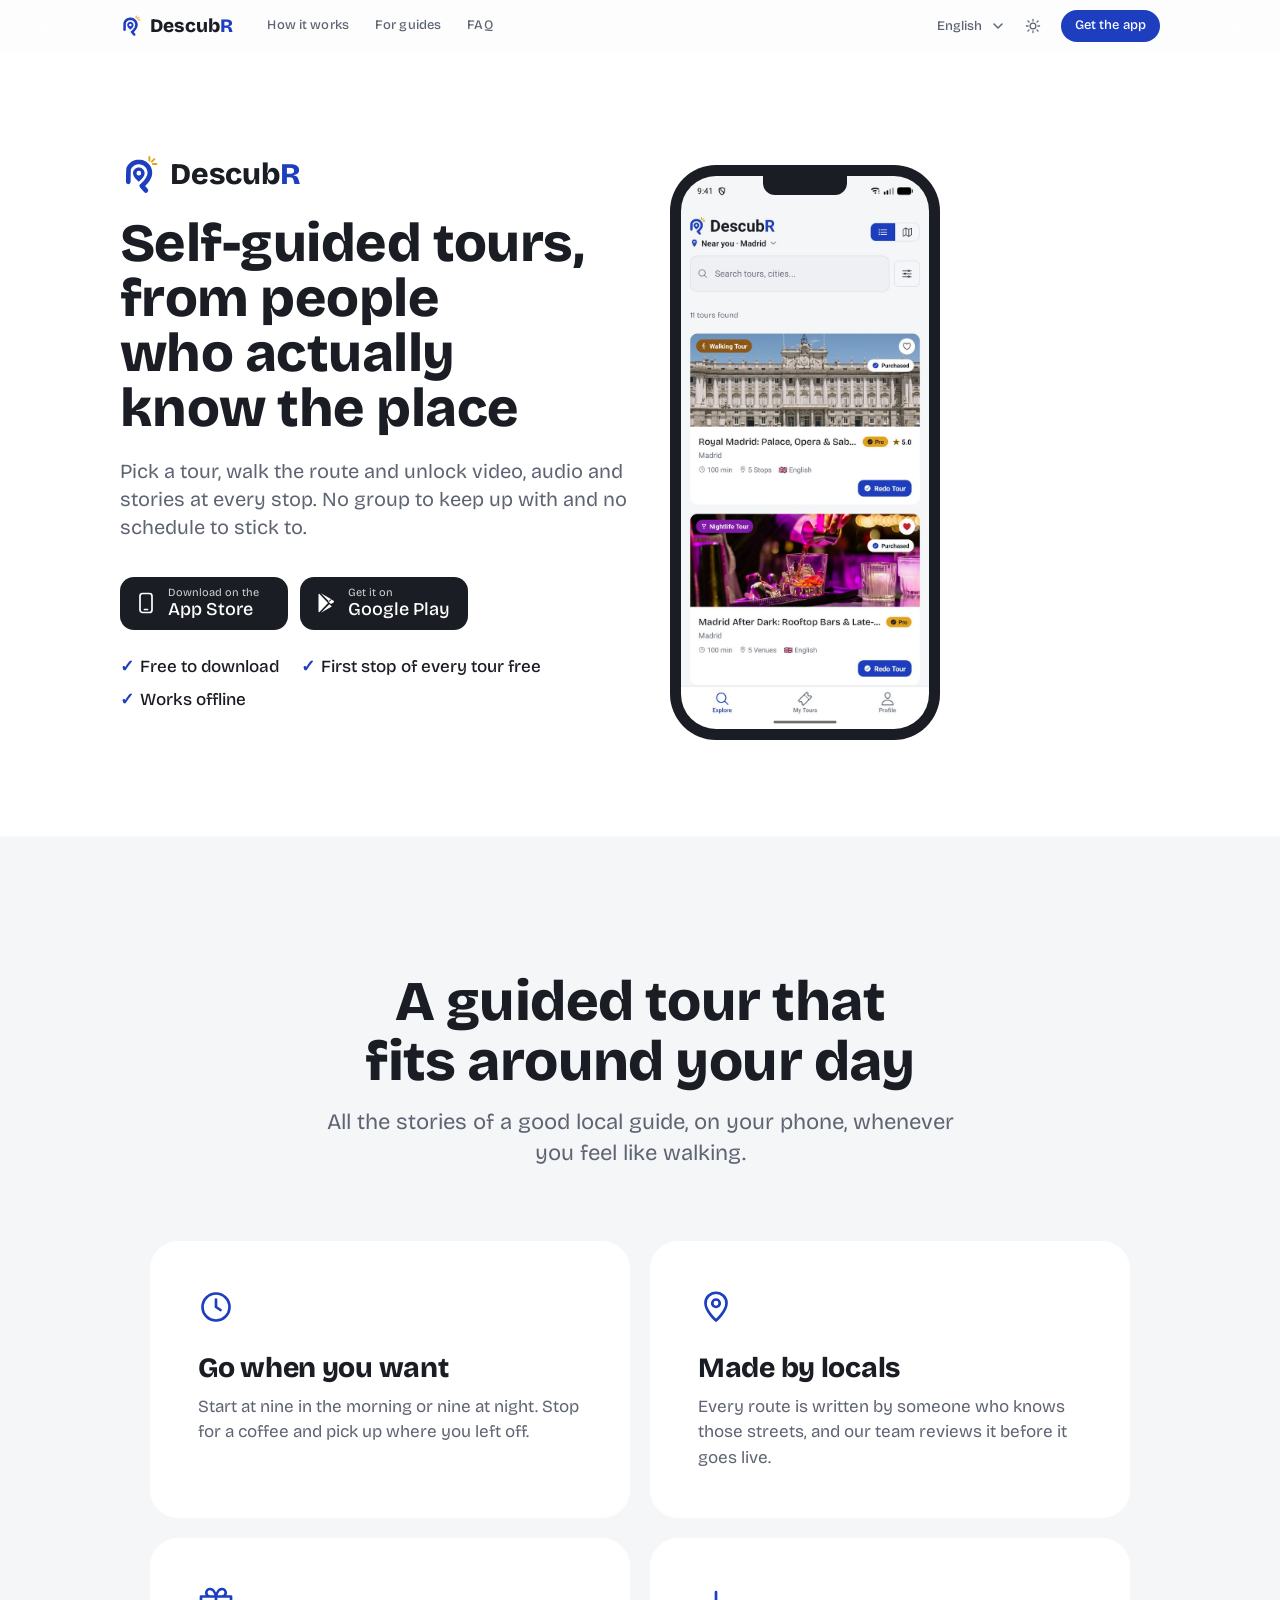
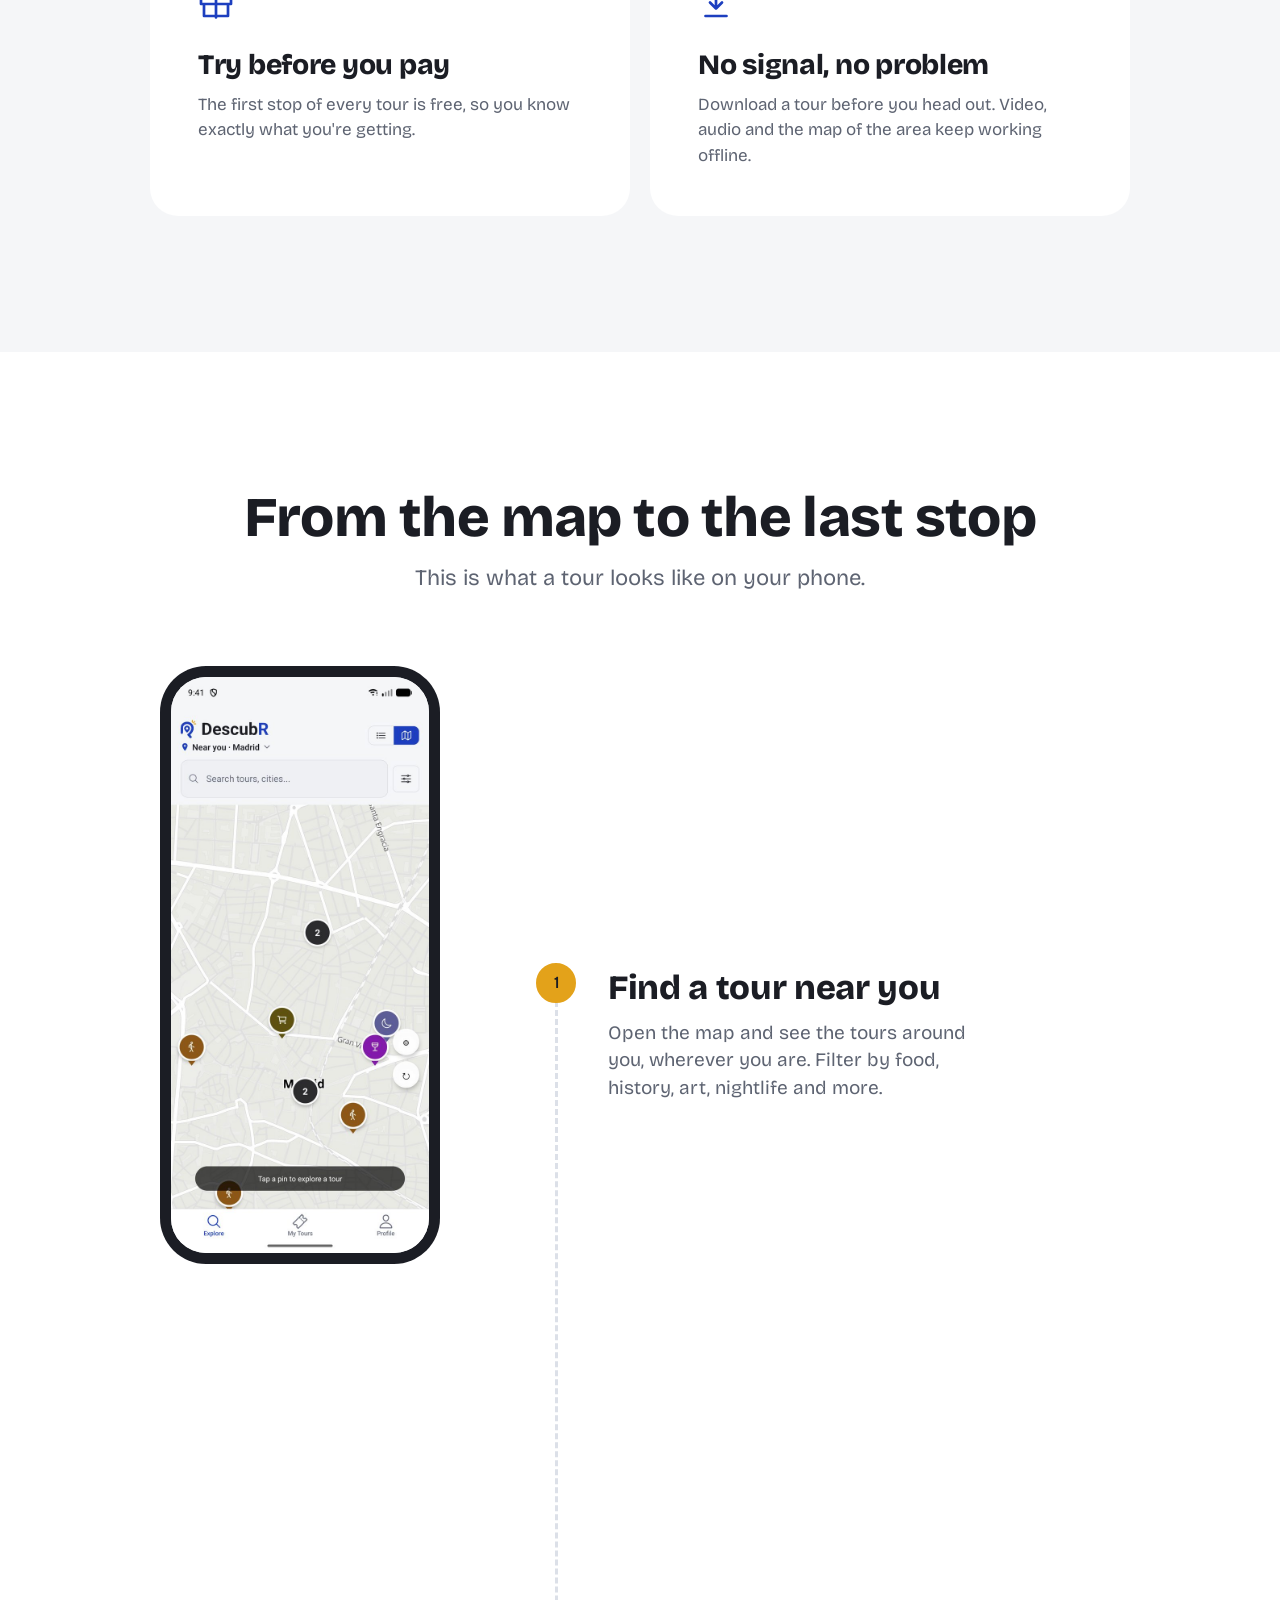
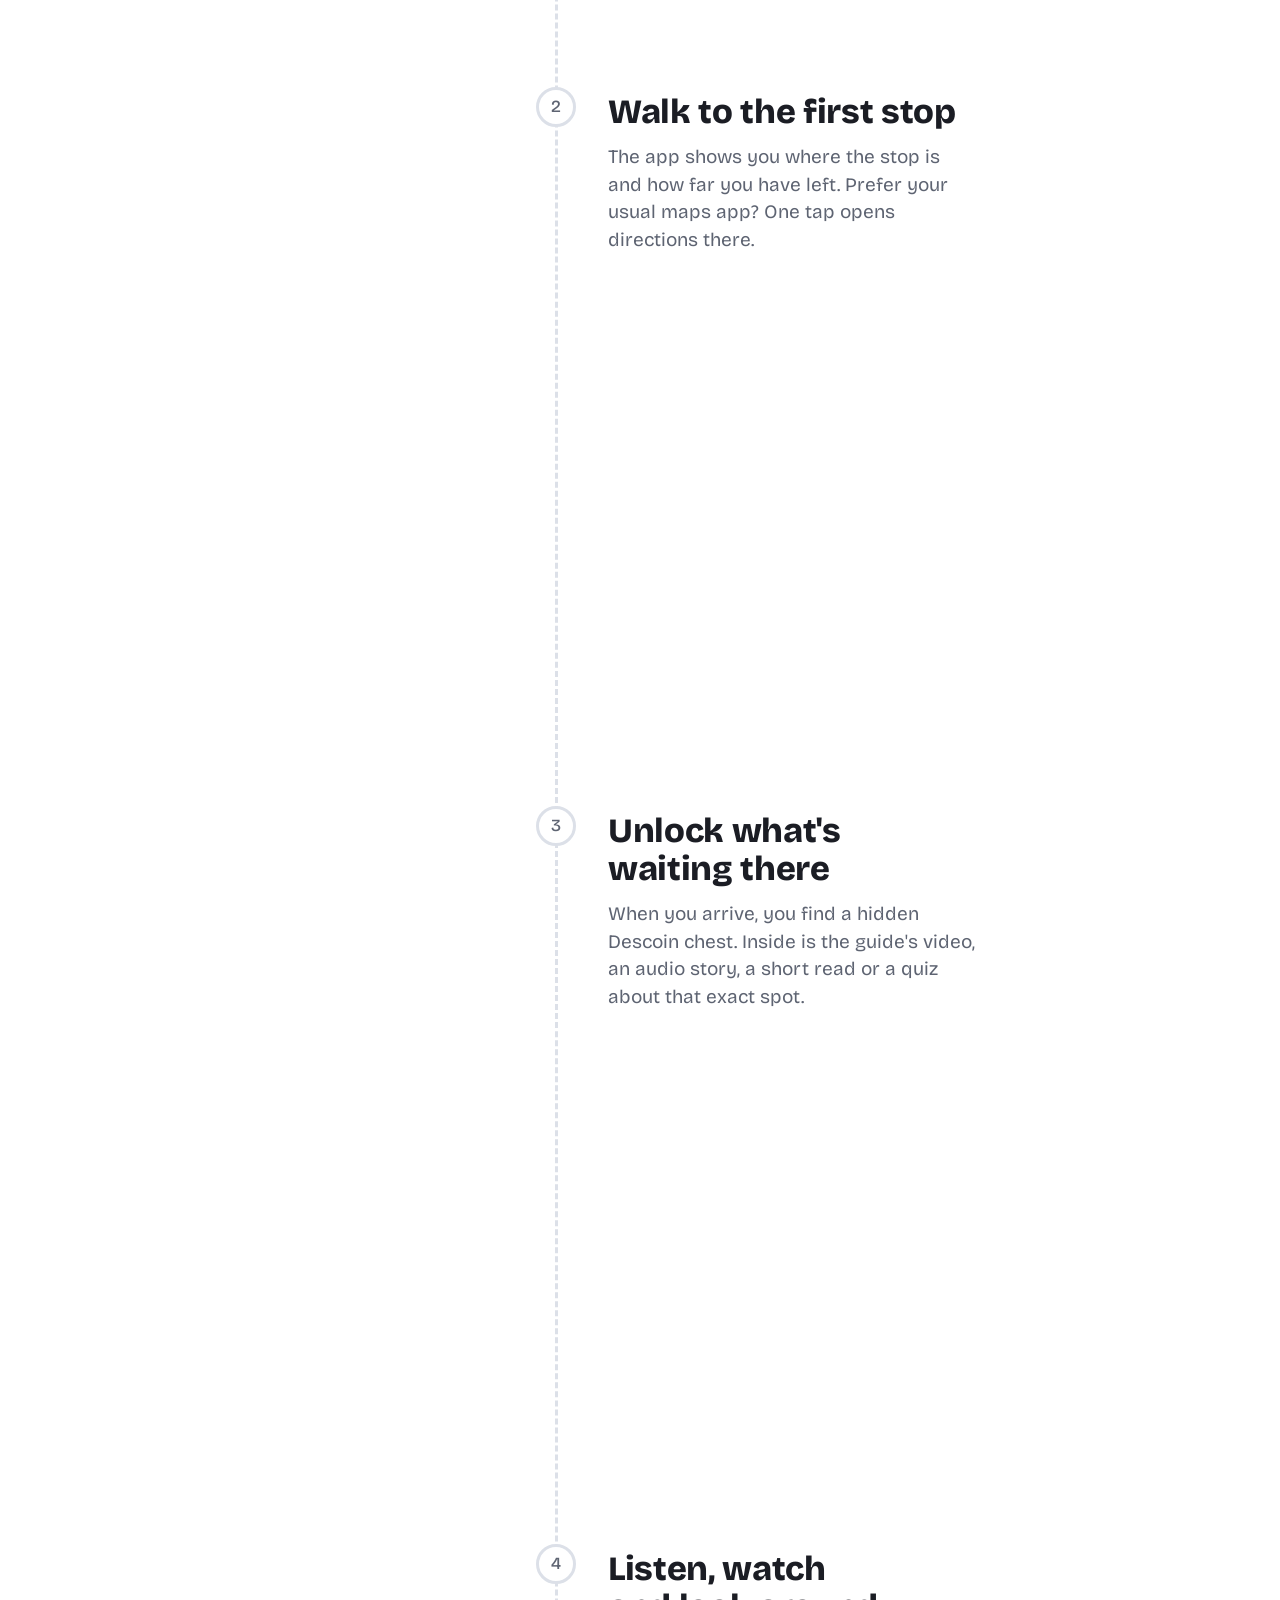
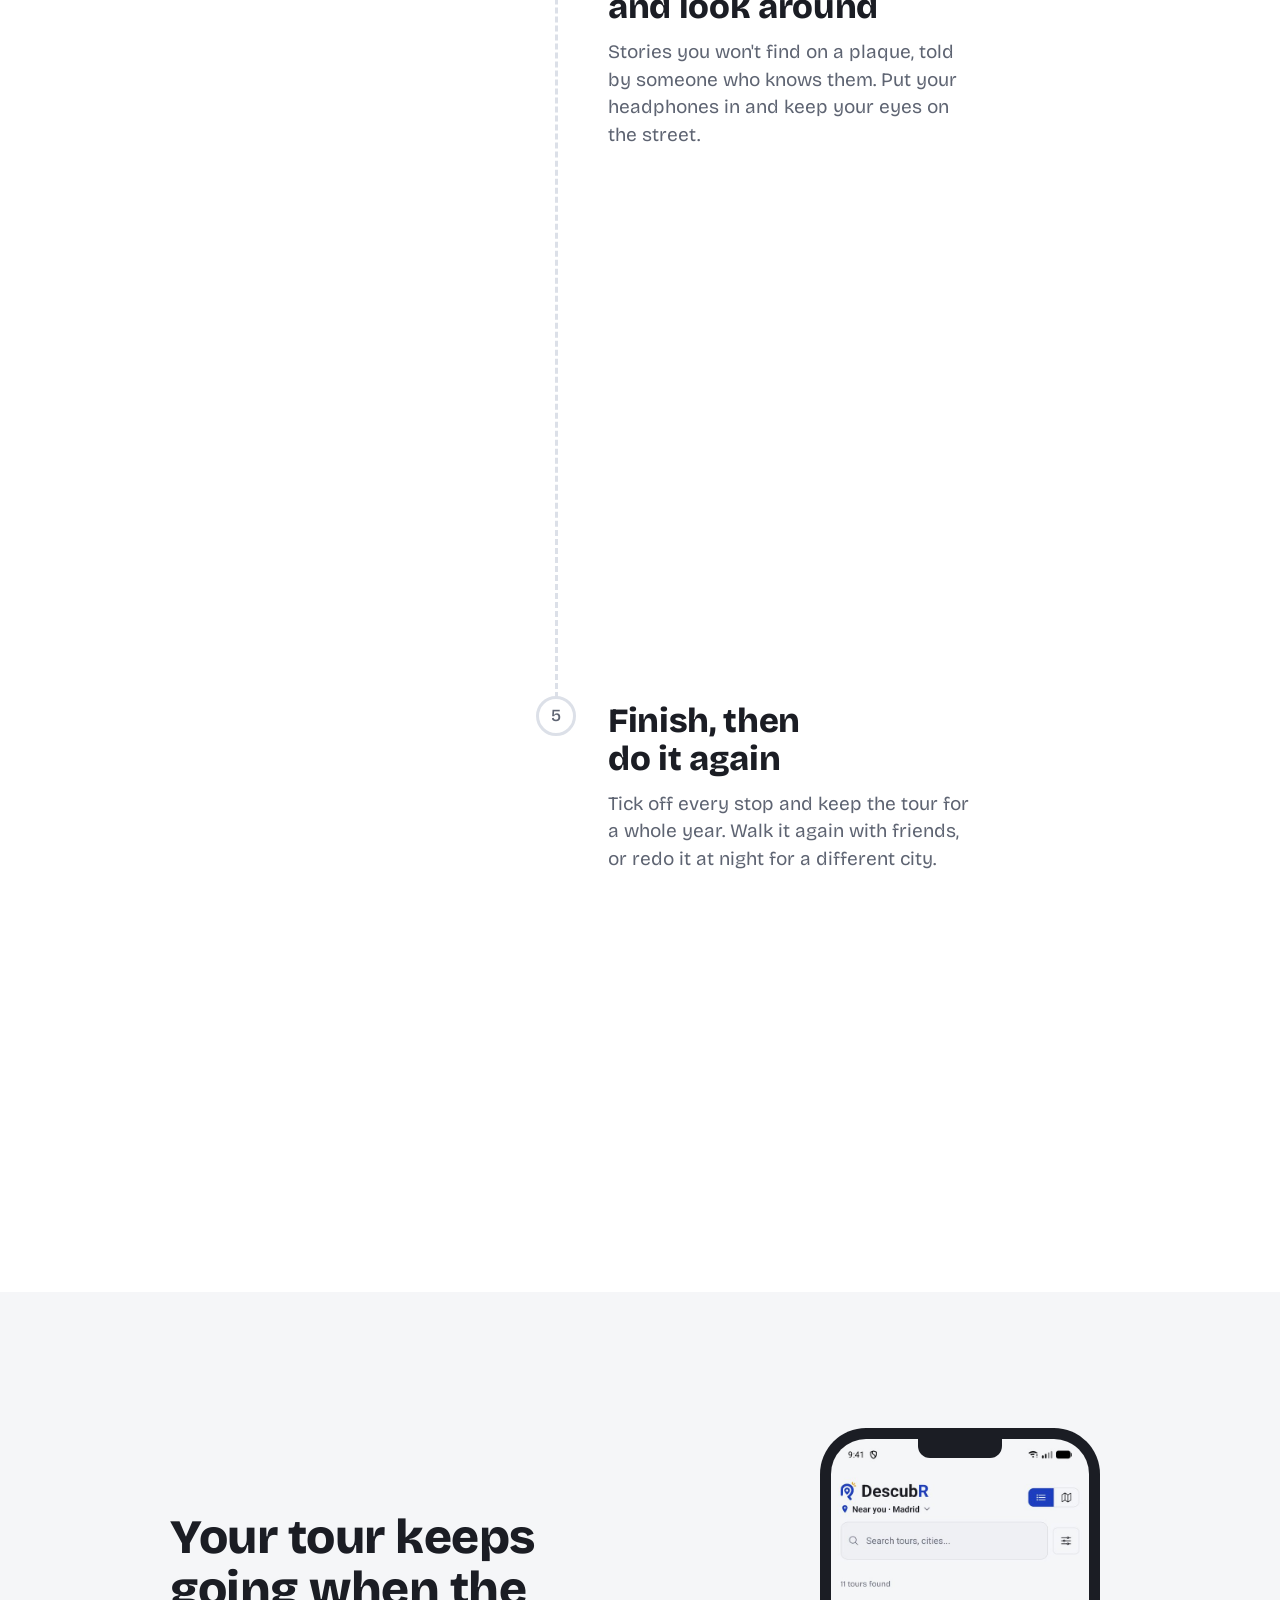
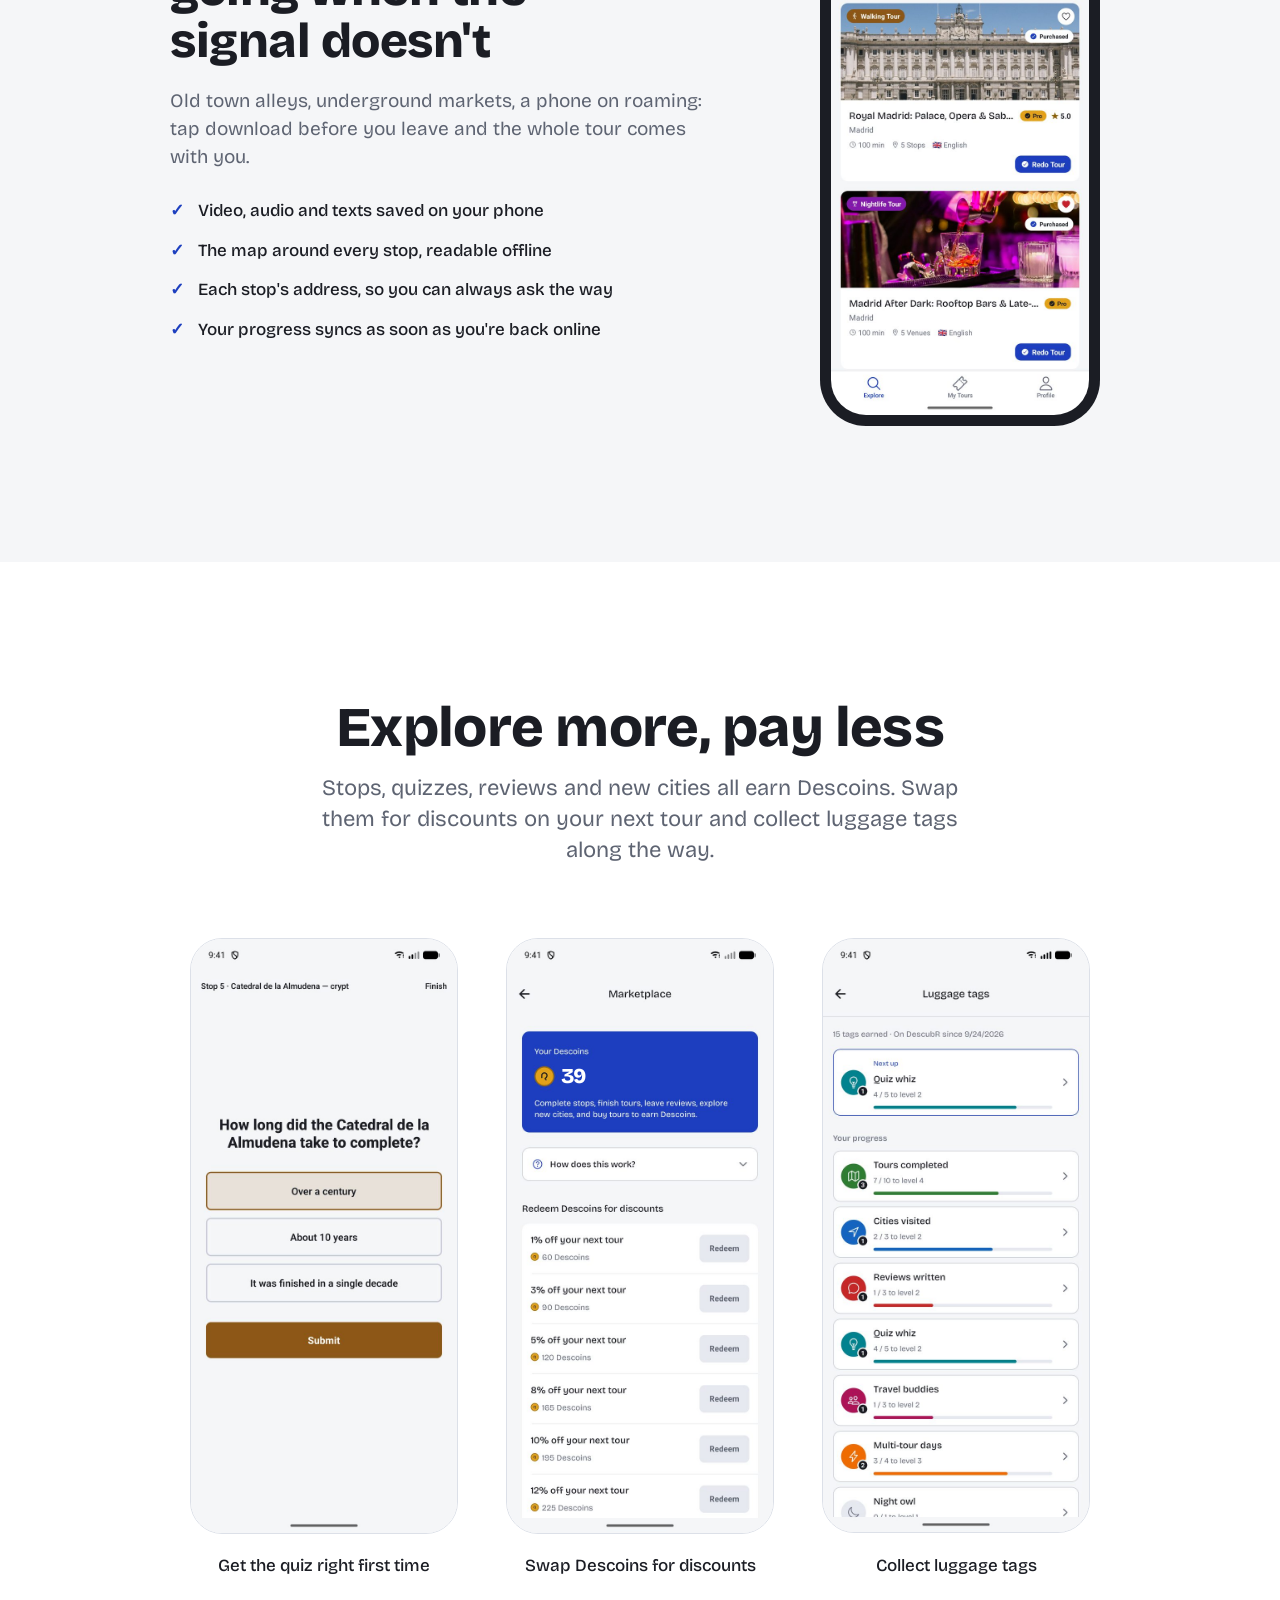
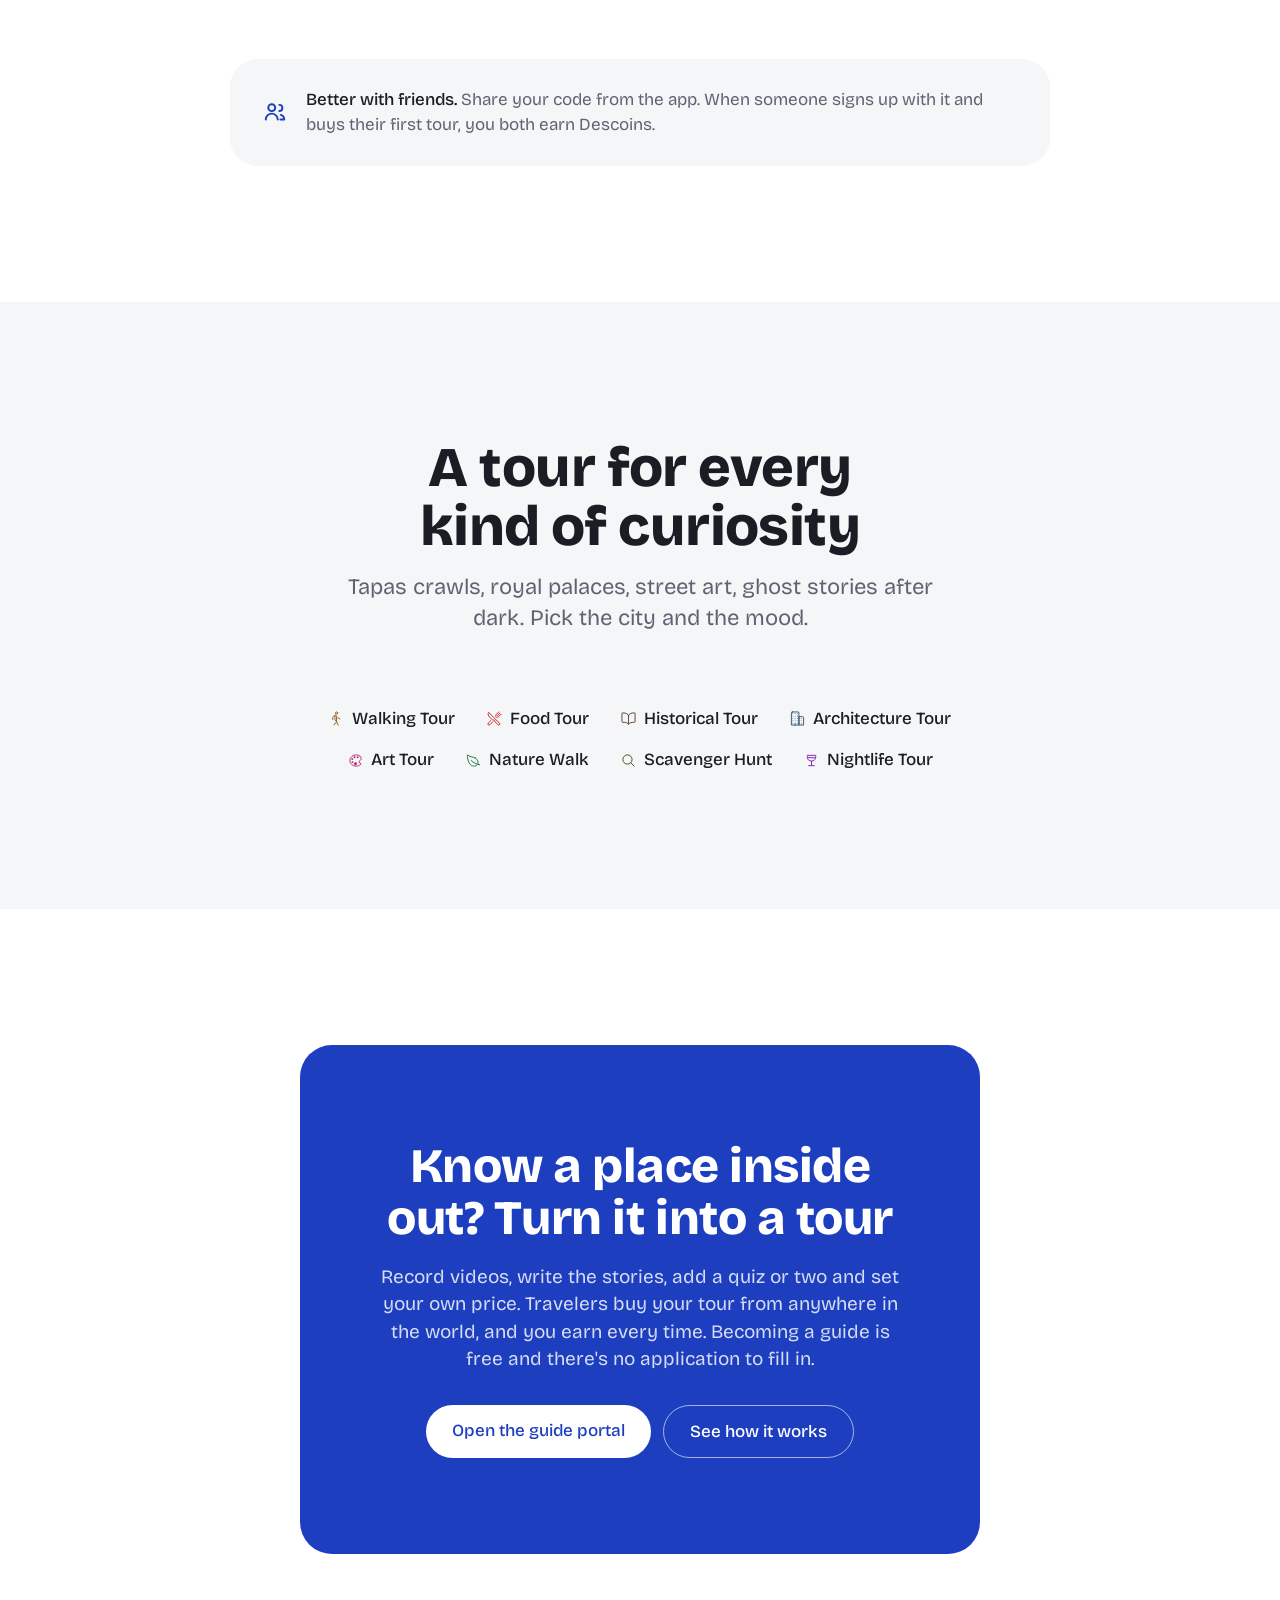
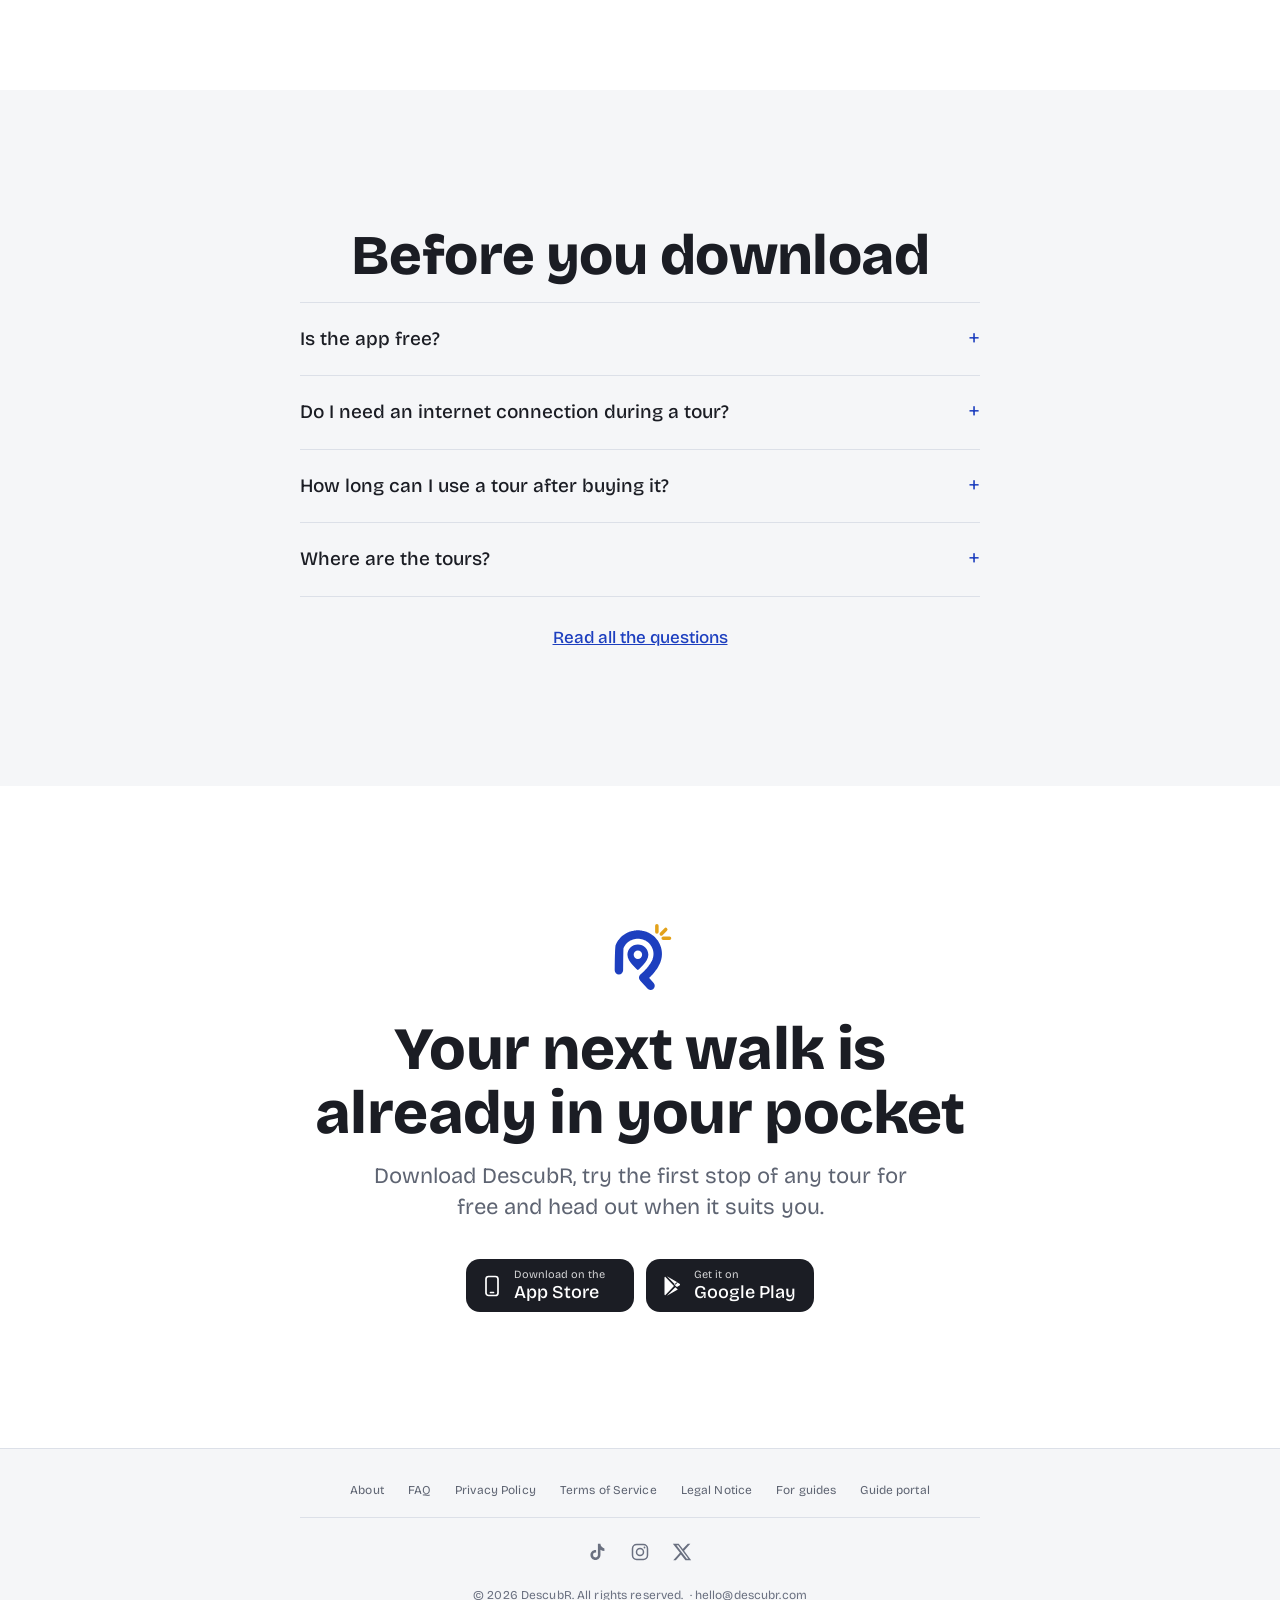
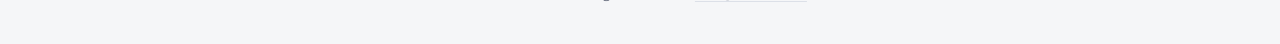
==== commit 2ac793b9: "Guides page: spinning Pro badge with the tour-page screenshot, guide portal stop editor screenshot (" ====
--- a/index.html
+++ b/index.html
@@ -498,6 +498,7 @@
         <a href="privacy/"><span data-i18n="en">Privacy Policy</span><span data-i18n="es">Política de privacidad</span></a>
         <a href="terms/"><span data-i18n="en">Terms of Service</span><span data-i18n="es">Términos del servicio</span></a>
         <a href="legal-notice/"><span data-i18n="en">Legal Notice</span><span data-i18n="es">Aviso legal</span></a>
+        <a href="guides/"><span data-i18n="en">For guides</span><span data-i18n="es">Para guías</span></a>
         <a href="https://guide.descubr.com" target="_blank" rel="noopener"><span data-i18n="en">Guide portal</span><span data-i18n="es">Portal de guías</span></a>
       </nav>
       <div class="social-links">
@@ -515,6 +516,6 @@
 
   <script src="assets/lang.js?v=20261105"></script>
   <script src="assets/menu.js"></script>
-  <script src="assets/theme.js?v=20261105"></script>
+  <script src="assets/theme.js?v=20261106"></script>
 </body>
 </html>
--- a/assets/style.css
+++ b/assets/style.css
@@ -1739,3 +1739,22 @@
 .earn-rows .earn-total dd { color: var(--primary); }
 .earn-scale { margin: 16px 0 0; color: var(--text-secondary); font-size: 17px; line-height: 1.45; }
 .earn-note { text-align: center; color: var(--text-secondary); font-size: 17px; line-height: 1.5; max-width: 560px; margin: 28px auto 0; }
+
+/* Pro badge, as in the app (ochre fill, ink text) but big. It turns once
+   like a coin when it scrolls into view: Pro is earned, like Descoins. */
+.pro-badge {
+  display: inline-flex; align-items: center; gap: 8px;
+  background: #E3A21A; color: #1B1D24; /* fixed, like the app: ink on ochre in both themes */
+  font-family: var(--font-display); font-weight: 700; font-size: 34px; line-height: 1;
+  padding: 12px 24px 12px 16px; border-radius: 999px;
+  margin-bottom: 24px;
+}
+.pro-badge svg { width: 34px; height: 34px; }
+.pro-badge.spin { animation: pro-spin 1.1s cubic-bezier(.3, .7, .3, 1); }
+@keyframes pro-spin { from { transform: perspective(600px) rotateY(0); } to { transform: perspective(600px) rotateY(360deg); } }
+
+/* Guide portal screenshot inside a step: a light UI, so it keeps its own
+   white card and a hairline edge in both themes */
+.portal-shot { margin: 24px 0 0; max-width: 420px; }
+.portal-shot img { display: block; width: 100%; height: auto; border-radius: 16px; border: 1px solid var(--border); background: #fff; }
+.portal-shot figcaption { margin-top: 10px; color: var(--text-muted); font-size: 15px; line-height: 1.45; }
